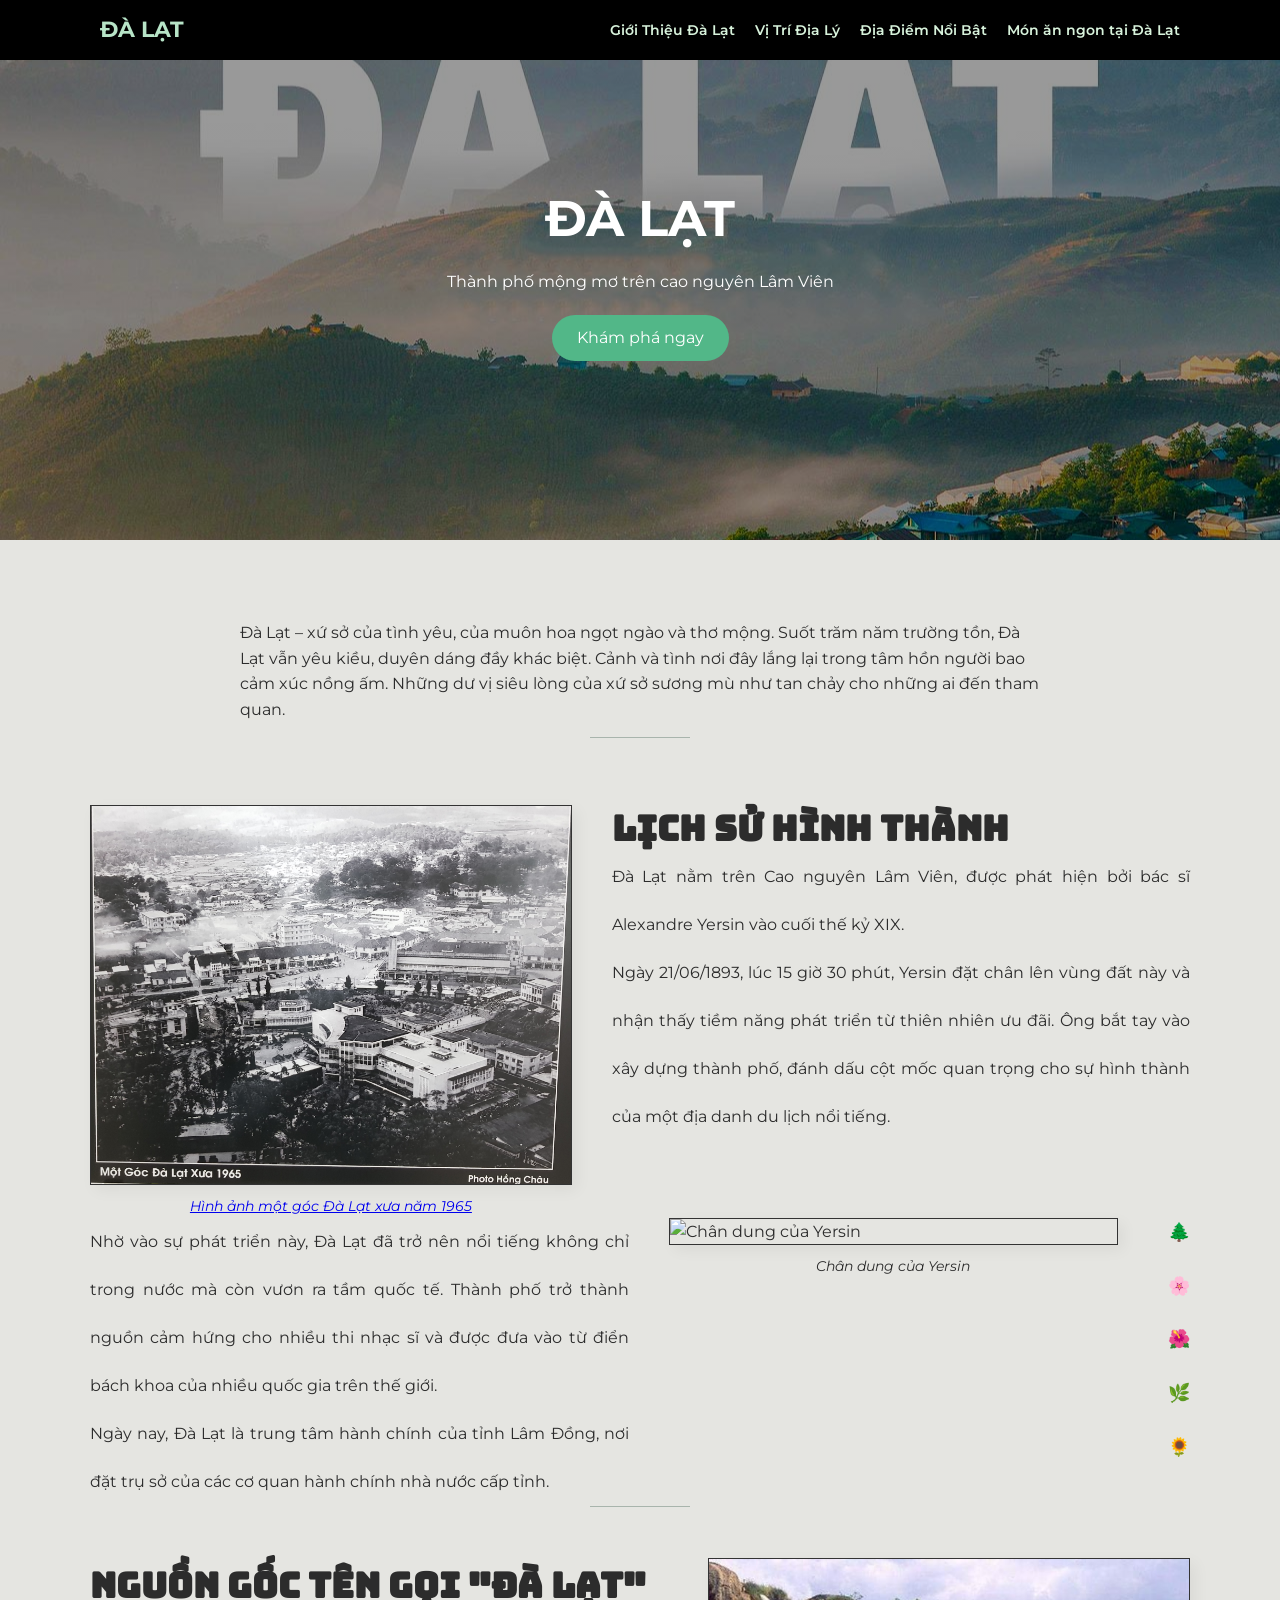
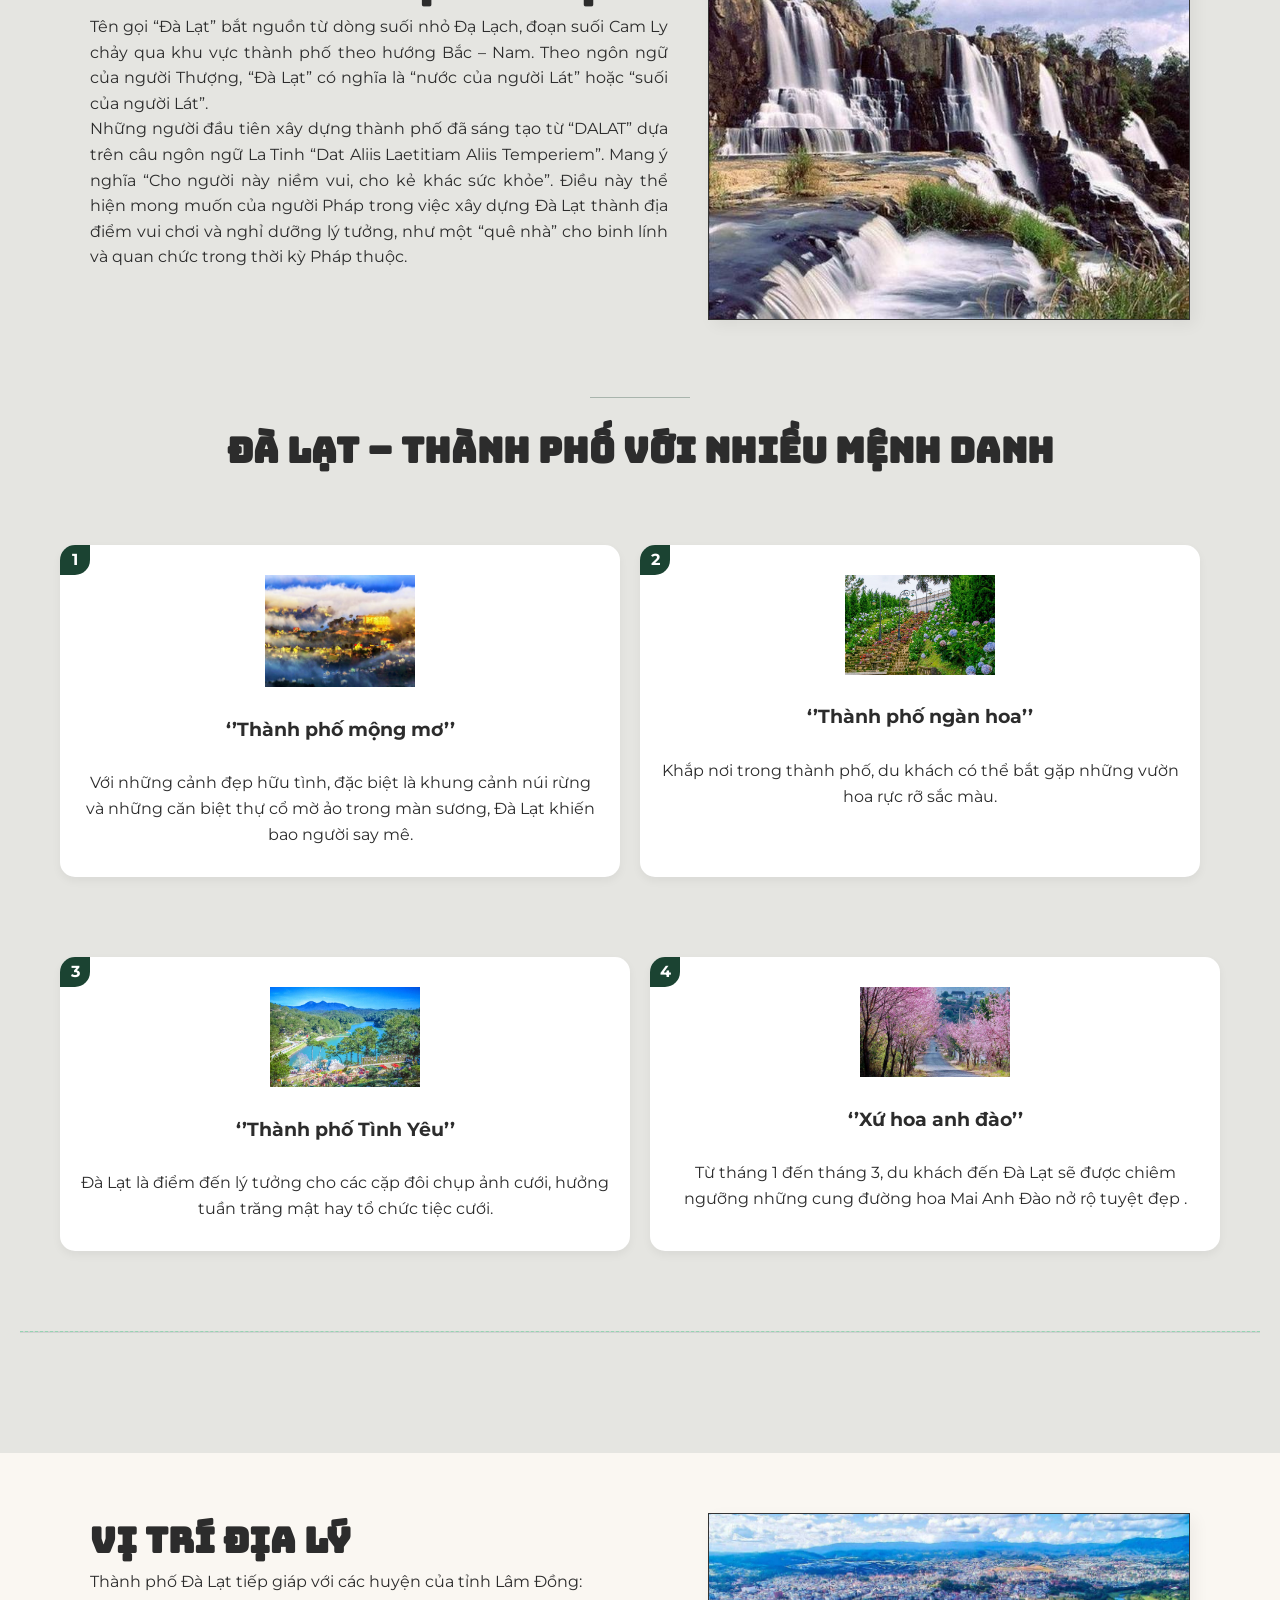
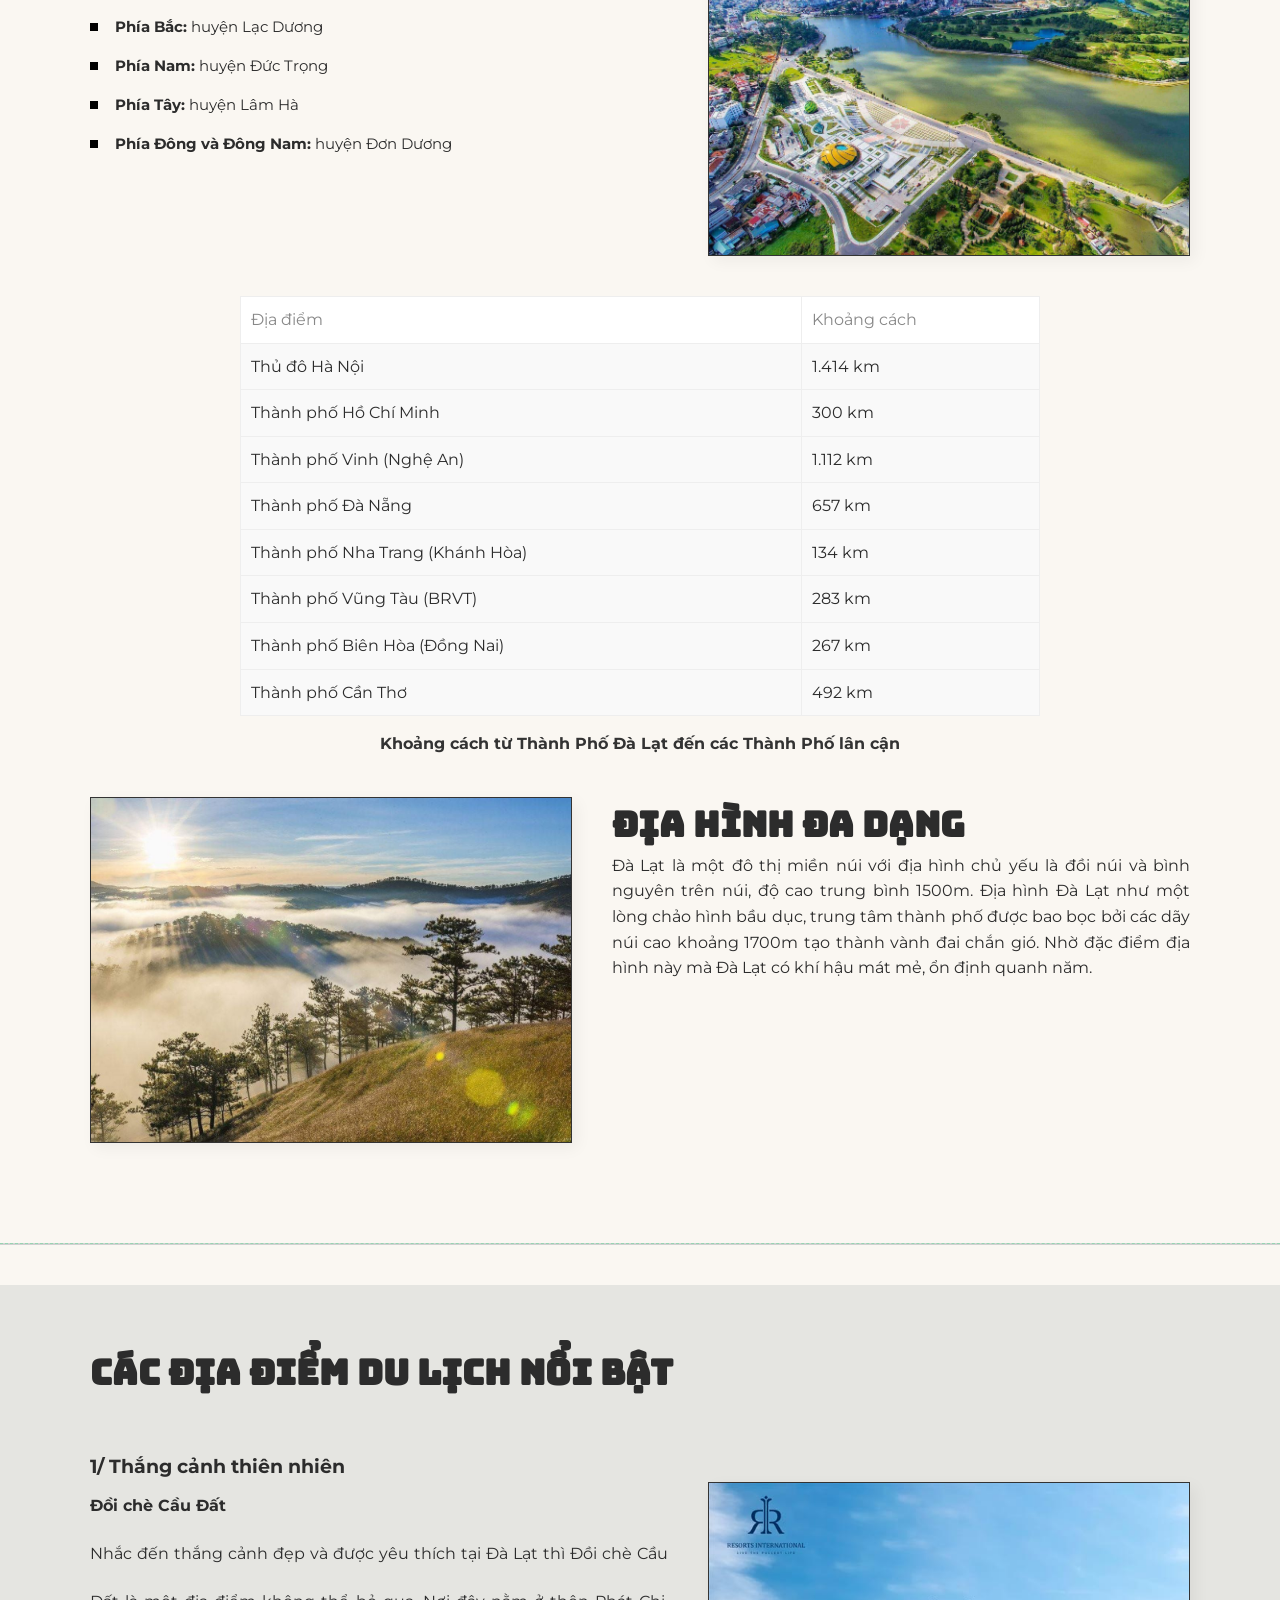
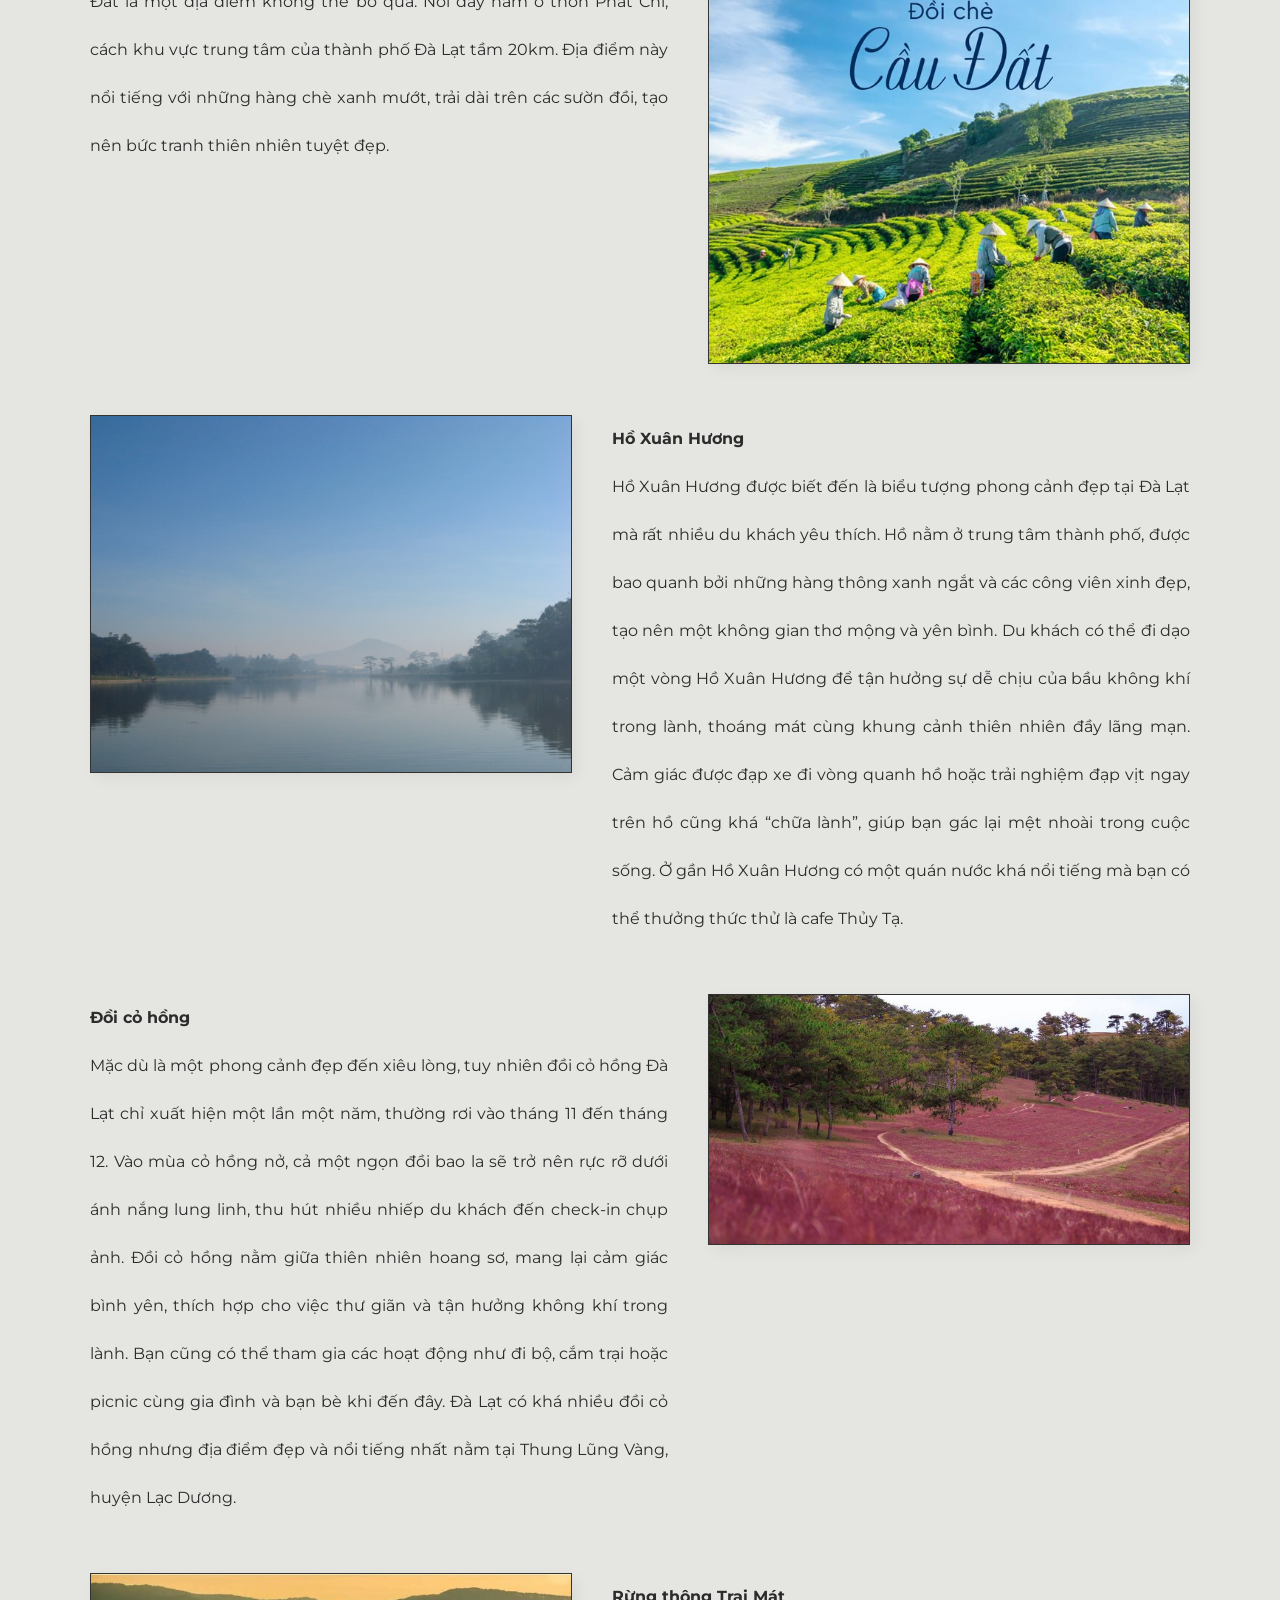
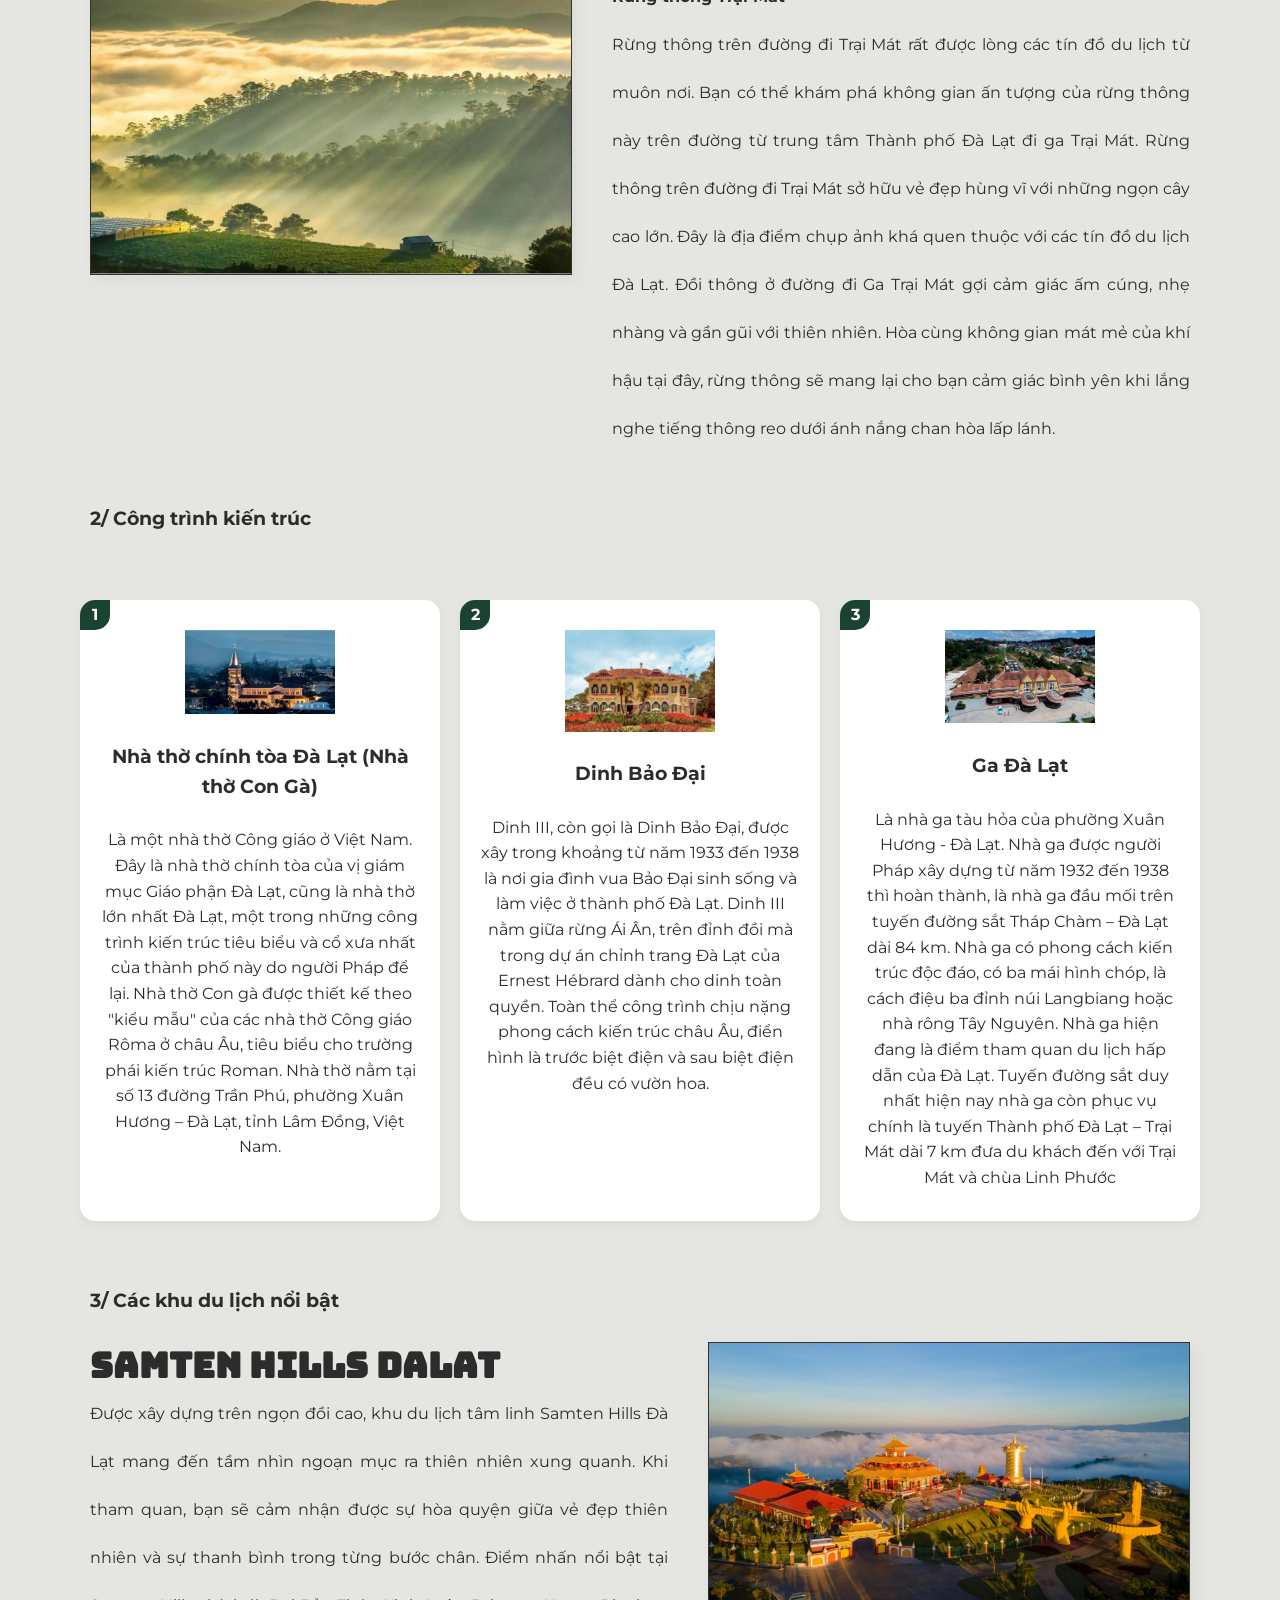
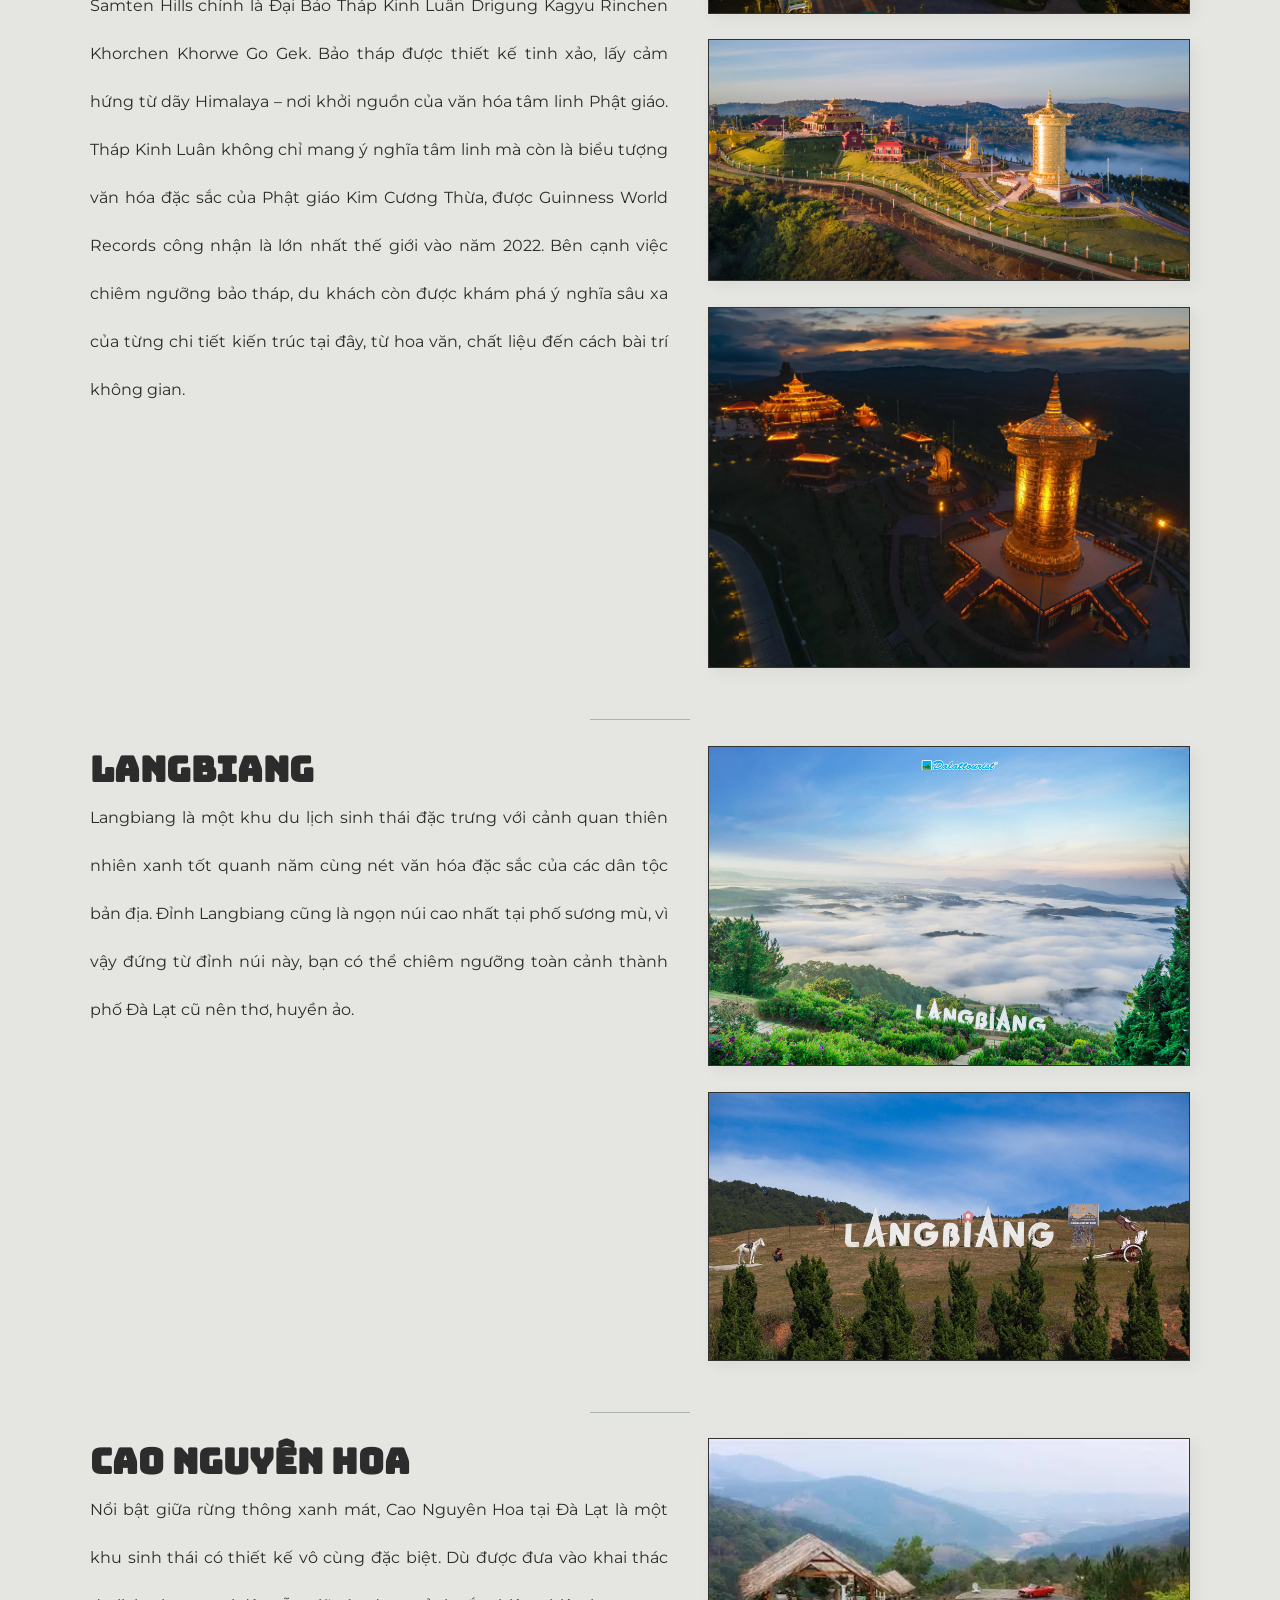
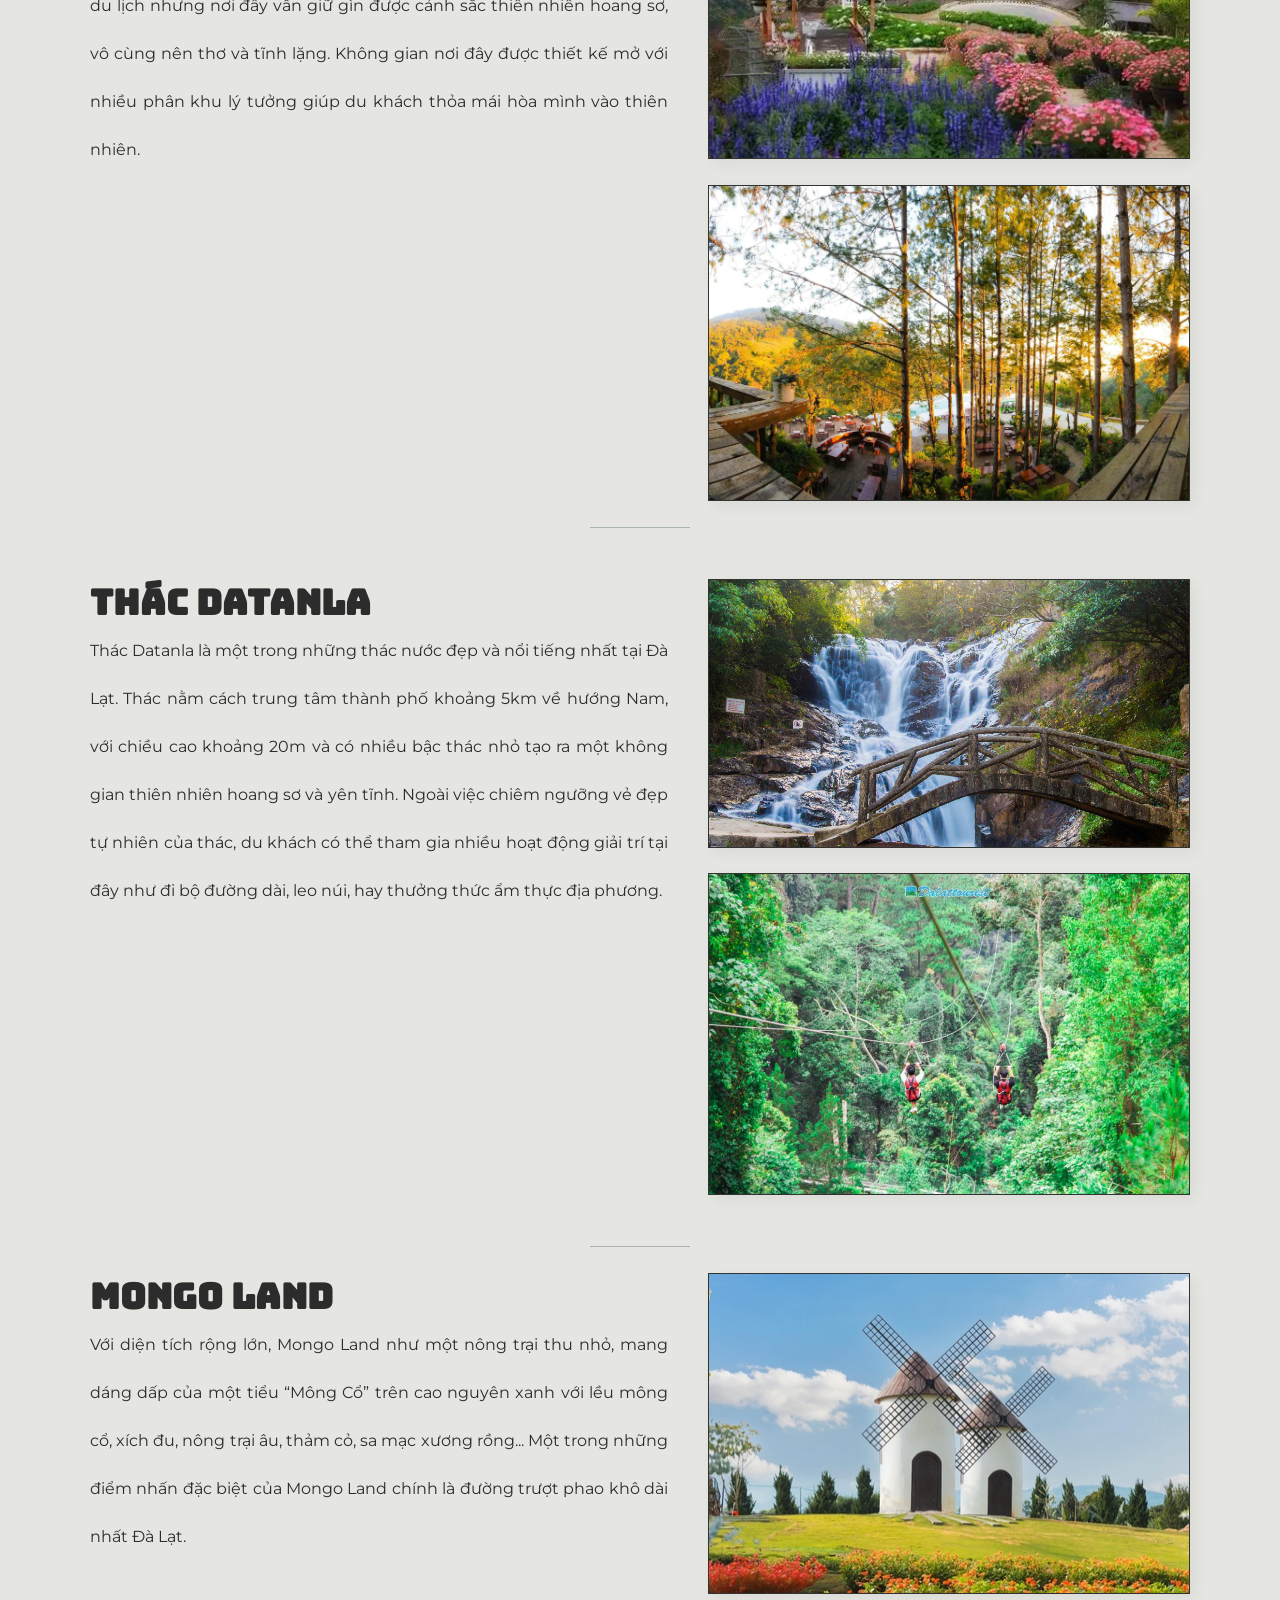
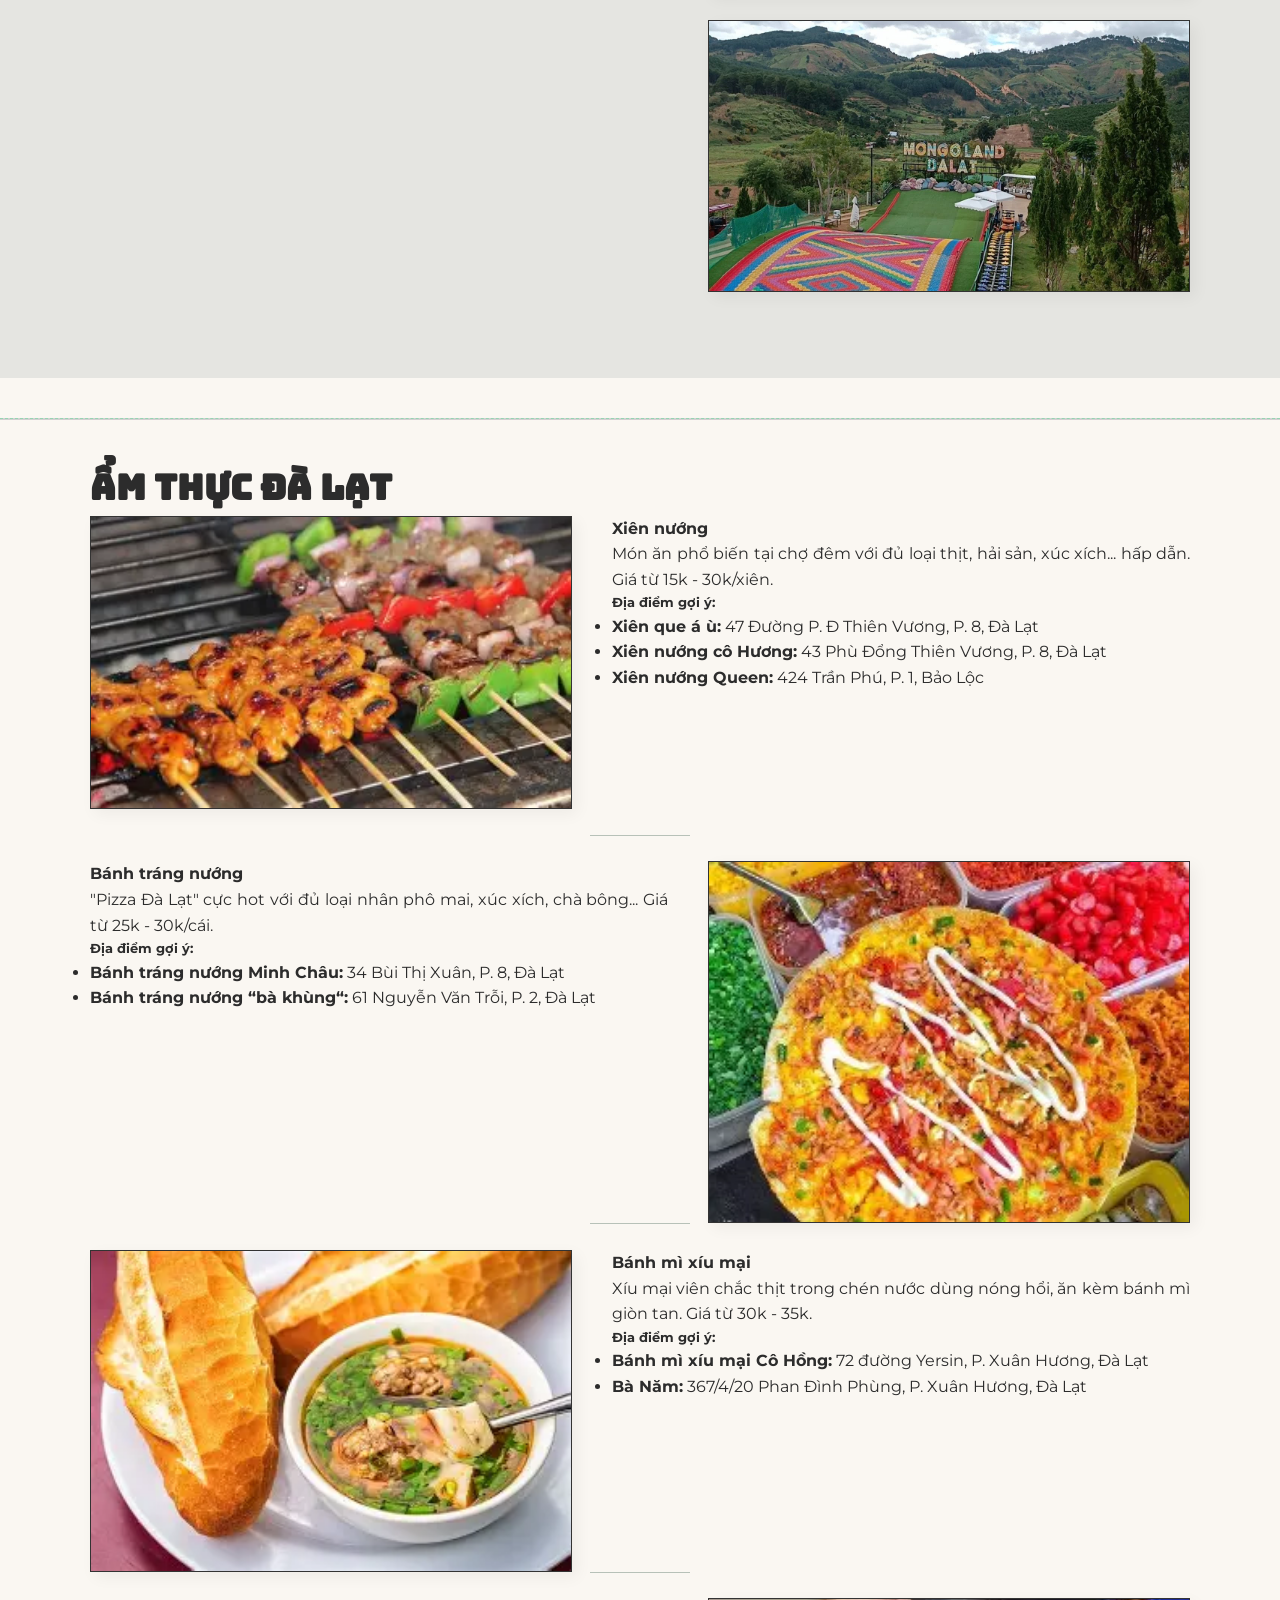
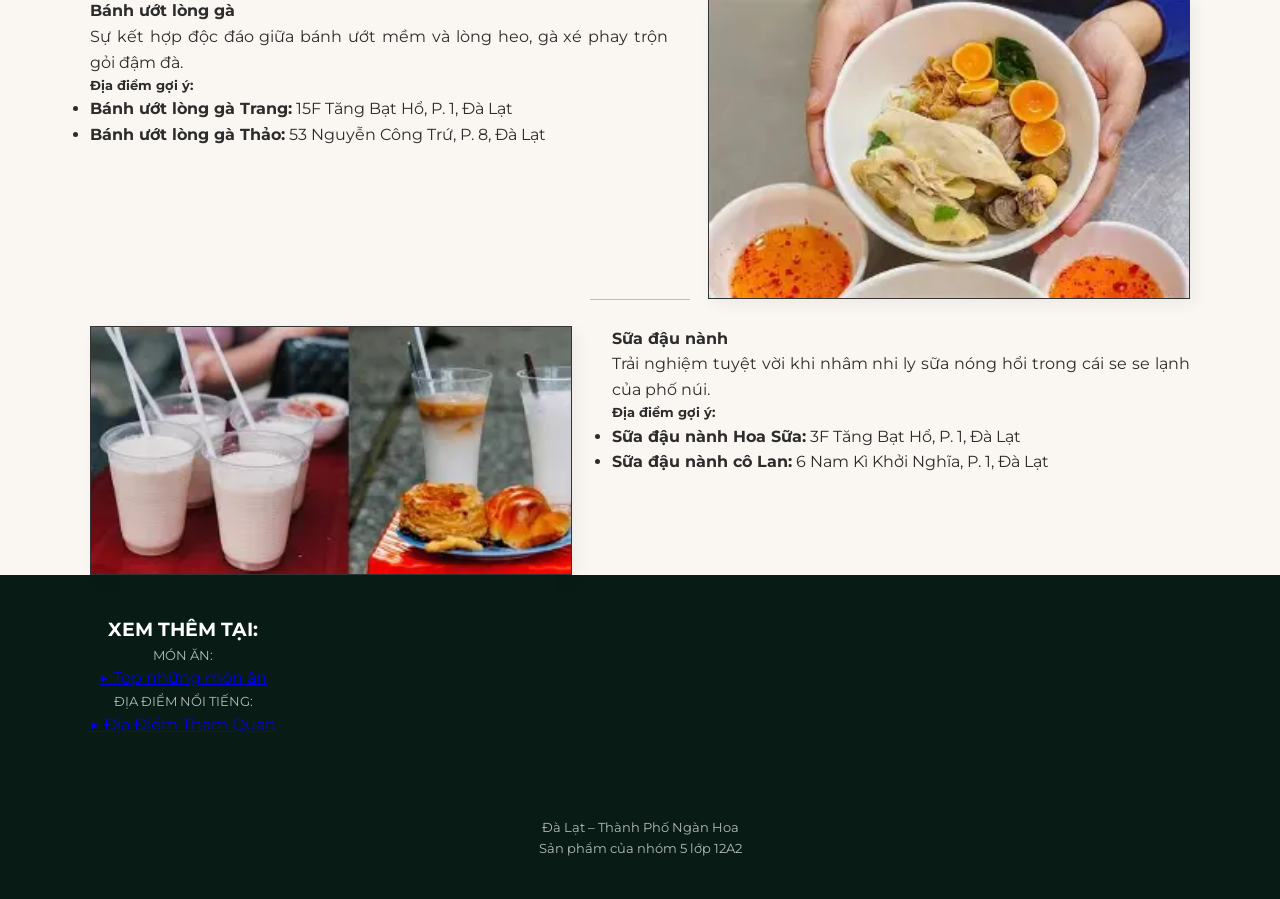
==== index.html @ 9e1f8254 "Rename index2.html to index.html" ====
<!DOCTYPE html>
<html lang="vi">
<head>
  <meta charset="UTF-8">
  <meta name="viewport" content="width=device-width, initial-scale=1.0">
  <link href='https://fonts.googleapis.com/css?family=Montserrat' rel='stylesheet'>
  <link href="https://fonts.googleapis.com/css2?family=Bungee&display=swap" rel="stylesheet">
  <title>Đà Lạt cùng A2</title>
  <link rel="stylesheet" href="style.css">
</head>
<body>

  <nav>
    <div class="logo">ĐÀ LẠT</div>
    <ul>
      <li><a href="#gioi-thieu">Giới Thiệu Đà Lạt</a></li>
      <li><a href="#vi-tri">Vị Trí Địa Lý</a></li>
      <li><a href="#dia-diem">Địa Điểm Nổi Bật</a></li>
      <li><a href="#mon-an">Món ăn ngon tại Đà Lạt</a></li>
    </ul>
  </nav>

  <header class="banner">
    <h1>ĐÀ LẠT</h1>
    <p>Thành phố mộng mơ trên cao nguyên Lâm Viên</p>
    <a href="#gioi-thieu" class="btn-kham-pha">Khám phá ngay</a>
  </header>
  <!--Giới thiệu-->
  <section id="gioi-thieu" class="section-lich-su">
    <div class="container-trich-dan"> 
      <p>Đà Lạt – xứ sở của tình yêu, của muôn hoa ngọt ngào và thơ mộng. Suốt trăm năm
      trường tồn, Đà Lạt vẫn yêu kiều, duyên dáng đầy khác biệt. Cảnh và tình nơi đây lắng lại trong tâm hồn người bao cảm xúc nồng ấm. Những dư vị siêu lòng của xứ sở sương mù như tan chảy cho những ai đến tham quan.</p>
    <div class="line-deco"></div><br><br>
    </div>
    <div class="container">
      <div class="cot-anh">
        <img src="img/dalatxua.jpg" alt="Đà Lạt xưa 1965">
        <p class="chu-thich">
          <a href="https://thanhnien.vn/da-lat-xua-nhin-tren-cao-nhu-the-nao-185815294.htm">Hình ảnh một góc Đà Lạt xưa năm 1965</a>
        </p>
      </div>

      <div class="cot-chu dan-dong">
        <h2>LỊCH SỬ HÌNH THÀNH</h2>
        <p>Đà Lạt nằm trên Cao nguyên Lâm Viên, được phát hiện bởi bác sĩ Alexandre Yersin vào cuối thế kỷ XIX.</p>
        <p>Ngày 21/06/1893, lúc 15 giờ 30 phút, Yersin đặt chân lên vùng đất này và nhận thấy tiềm năng phát triển từ thiên nhiên ưu đãi. Ông bắt tay vào xây dựng thành phố, đánh dấu cột mốc quan trọng cho sự hình thành của một địa danh du lịch nổi tiếng.</p>
      </div>
    </div>
    <div class="container">
      <div class="cot-chu dan-dong">
        <p>Nhờ vào sự phát triển này, Đà Lạt đã trở nên nổi tiếng không chỉ trong nước mà còn vươn ra tầm quốc tế. Thành phố trở thành nguồn cảm hứng cho nhiều thi nhạc sĩ và được đưa vào từ điển bách khoa của nhiều quốc gia trên thế giới.</p>
        <p>Ngày nay, Đà Lạt là trung tâm hành chính của tỉnh Lâm Đồng, nơi đặt trụ sở của các cơ quan hành chính nhà nước cấp tỉnh.</p>
      </div>
      <div class="cot-anh">
        <img src="img/Yersin.webp" alt="Chân dung của Yersin">
        <p class="chu-thich"> Chân dung của Yersin</p>
      </div>
      <div class="icons-trang-tri">
        <span>🌲</span><span>🌸</span><span>🌺</span><span>🌿</span><span>🌻</span>
      </div>
    </div>
    <div class="container-trich-dan"><div class="line-deco"></div></div>
    <br><br>

    <div class="container">
      <div class="cot-chu">
        <h2>NGUỒN GỐC TÊN GỌI "ĐÀ LẠT"</h2>
        <p>Tên gọi “Đà Lạt” bắt nguồn từ dòng suối nhỏ Đạ Lạch, đoạn suối Cam Ly chảy qua khu vực thành phố theo hướng Bắc – Nam. Theo ngôn ngữ của người Thượng, “Đà Lạt” có nghĩa là “nước của người Lát” hoặc “suối của người Lát”.</p>
        <p>Những người đầu tiên xây dựng thành phố đã sáng tạo từ “DALAT” dựa trên câu ngôn ngữ La Tinh “Dat Aliis Laetitiam Aliis Temperiem”. Mang ý nghĩa “Cho người này niềm vui, cho kẻ khác sức khỏe”. Điều này thể hiện mong muốn của người Pháp trong việc xây dựng Đà Lạt thành địa điểm vui chơi và nghỉ dưỡng lý tưởng, như một “quê nhà” cho binh lính và quan chức trong thời kỳ Pháp thuộc.</p>
      </div>
      <div class="cot-anh">
        <img src="img/camly.jpg" alt="Thác Cam Ly">
      </div>
    </div>

    <br><br><br>
    <div class="container-trich-dan"><div class="line-deco"></div></div>
    <br>
      <h2 style="text-align: center">Đà Lạt – thành phố với nhiều mệnh danh</h2><br></div>
      <section class="danh-sach">
        <div class="the">
          <span class="so-thu-tu">1</span>
          <img src="img/thanhphomongmo.jpg" alt="Thành Phố Mộng Mơ">
          <h3>‘’Thành phố mộng mơ’’</h3><br>
          <p>Với những cảnh đẹp hữu tình, đặc biệt là khung cảnh núi rừng và những căn biệt thự cổ mờ ảo trong màn sương, Đà Lạt khiến bao người say mê.</p>  
        </div>
        <div class="the">
          <span class="so-thu-tu">2</span>
          <img src="img/thanhphonganhoa.jpg" alt="Thành Phố Ngàn Hoa">
          <h3>‘’Thành phố ngàn hoa’’</h3><br>
          <p>Khắp nơi trong thành phố, du khách có thể bắt gặp những vườn hoa rực rỡ sắc màu.</p>  
        </div><br>
      </section>
      <section class="danh-sach">
       <div class="the">
          <span class="so-thu-tu">3</span>
          <img src="img/thunglungtinhyeu.jpg" alt="Thành Phố Tình Yêu">
          <h3>‘’Thành phố Tình Yêu’’</h3><br>
          <p>Đà Lạt là điểm đến lý tưởng cho các cặp đôi chụp ảnh cưới, hưởng tuần trăng mật hay tổ chức tiệc cưới.</p>  
        </div>
        <div class="the">
          <span class="so-thu-tu">4</span>
          <img src="img/xusohoadao.jpg" alt="Xứ Sở Hoa Đào">
          <h3>‘’Xứ hoa anh đào’’</h3><br>
          <p>Từ tháng 1 đến tháng 3, du khách đến Đà Lạt sẽ được chiêm ngưỡng những cung đường hoa Mai Anh Đào nở rộ tuyệt đẹp .</p>  
        </div>
      </section>

    <div class="duong-ke"></div>
  </section>

  
  <!--Vị trí-->
  <section id="vi-tri" class="section-dia-ly">
  <div class="container">
    <div class="cot-chu">
      <h2>VỊ TRÍ ĐỊA LÝ</h2>
      <p>Thành phố Đà Lạt tiếp giáp với các huyện của tỉnh Lâm Đồng:</p>
      <ul class="danh-sach-vuong">
        <li><strong>Phía Bắc:</strong> huyện Lạc Dương</li>
        <li><strong>Phía Nam:</strong> huyện Đức Trọng</li>
        <li><strong>Phía Tây:</strong> huyện Lâm Hà</li>
        <li><strong>Phía Đông và Đông Nam:</strong> huyện Đơn Dương</li>
      </ul>
    </div>
    <div class="cot-anh">
      <img src="img/hoxuanhuong.jpg" alt="Vị trí Đà Lạt">
    </div>
  </div>


    <div class="container-bang">
      <table class="bang-khoang-cach">
        <thead>
          <tr>
            <th>Địa điểm</th>
            <th>Khoảng cách</th>
          </tr>
        </thead>
        <tbody>
          <tr><td>Thủ đô Hà Nội</td><td>1.414 km</td></tr>
          <tr><td>Thành phố Hồ Chí Minh</td><td>300 km</td></tr>
          <tr><td>Thành phố Vinh (Nghệ An)</td><td>1.112 km</td></tr>
          <tr><td>Thành phố Đà Nẵng</td><td>657 km</td></tr>
          <tr><td>Thành phố Nha Trang (Khánh Hòa)</td><td>134 km</td></tr>
          <tr><td>Thành phố Vũng Tàu (BRVT)</td><td>283 km</td></tr>
          <tr><td>Thành phố Biên Hòa (Đồng Nai)</td><td>267 km</td></tr>
          <tr><td>Thành phố Cần Thơ</td><td>492 km</td></tr>
        </tbody>
      </table>
      <p class="ghi-chu-bang">Khoảng cách từ Thành Phố Đà Lạt đến các Thành Phố lân cận</p>
    </div>

    <div class="container">
      <div class="cot-anh">
        <img src="img/diahinhdalat.jpg" alt="Địa hình Đà Lạt">
      </div>
      <div class="cot-chu">
        <h2>ĐỊA HÌNH ĐA DẠNG</h2>
        <p>Đà Lạt là một đô thị miền núi với địa hình chủ yếu là đồi núi và bình nguyên trên núi, độ cao trung bình 1500m. Địa hình Đà Lạt như một lòng chảo hình bầu dục, trung tâm thành phố được bao bọc bởi các dãy núi cao khoảng 1700m tạo thành vành đai chắn gió. Nhờ đặc điểm địa hình này mà Đà Lạt có khí hậu mát mẻ, ổn định quanh năm.</p>
      </div>
    </div>
  </section>
  <div class="duong-ke"></div>
  <!--Địa điểm-->
  <section id="dia-diem" class="section-dia-diem">
    <h2 class="container">CÁC ĐỊA ĐIỂM DU LỊCH NỔI BẬT</h2><br><br>
    <h3 class="container">1/ Thắng cảnh thiên nhiên</h3>
      <div class="container">
        <div class="cot-chu dan-dong">
          <h4>Đồi chè Cầu Đất</h4>
          <p>Nhắc đến thắng cảnh đẹp và được yêu thích tại Đà Lạt thì Đồi chè Cầu Đất là một địa điểm không thể bỏ qua. Nơi đây nằm ở thôn Phát Chi, cách khu vực trung tâm của thành phố Đà Lạt tầm 20km. Địa điểm này nổi tiếng với những hàng chè xanh mướt, trải dài trên các sườn đồi, tạo nên bức tranh thiên nhiên tuyệt đẹp.</p>

        </div>
        <div class="cot-anh">
          <img src="img/doichecaudat.jpg" alt="Đồi chè Cầu Đất" width="50%">
        </div>
      </div>
      <br><br>

      <div class="container">
        <div class="cot-anh">
          <img src="img/xuanhuong.jpeg" alt="Hồ Xuân Hương" width="50%">
        </div>
        <div class="cot-chu dan-dong">
          <h4>Hồ Xuân Hương</h4>
          <p>Hồ Xuân Hương được biết đến là biểu tượng phong cảnh đẹp tại Đà Lạt mà rất nhiều du khách yêu thích. Hồ nằm ở trung tâm thành phố, được bao quanh bởi những hàng thông xanh ngắt và các công viên xinh đẹp, tạo nên một không gian thơ mộng và yên bình.
Du khách có thể đi dạo một vòng Hồ Xuân Hương để tận hưởng sự dễ chịu của bầu không khí trong lành, thoáng mát cùng khung cảnh thiên nhiên đầy lãng mạn. Cảm giác được đạp xe đi vòng quanh hồ hoặc trải nghiệm đạp vịt ngay trên hồ cũng khá “chữa lành”, giúp bạn gác lại mệt nhoài trong cuộc sống. Ở gần Hồ Xuân Hương có một quán nước khá nổi tiếng mà bạn có thể thưởng thức thử là cafe Thủy Tạ.
</p>

        </div>
        
      </div>

      <br><br>
      <div class="container">
        <div class="cot-chu dan-dong">
          <h4>Đồi cỏ hồng</h4>
          <p>Mặc dù là một phong cảnh đẹp đến xiêu lòng, tuy nhiên đồi cỏ hồng Đà Lạt chỉ xuất hiện một lần một năm, thường rơi vào tháng 11 đến tháng 12. Vào mùa cỏ hồng nở, cả một ngọn đồi bao la sẽ trở nên rực rỡ dưới ánh nắng lung linh, thu hút nhiều nhiếp du khách đến check-in chụp ảnh.
Đồi cỏ hồng nằm giữa thiên nhiên hoang sơ, mang lại cảm giác bình yên, thích hợp cho việc thư giãn và tận hưởng không khí trong lành. Bạn cũng có thể tham gia các hoạt động như đi bộ, cắm trại hoặc picnic cùng gia đình và bạn bè khi đến đây. Đà Lạt có khá nhiều đồi cỏ hồng nhưng địa điểm đẹp và nổi tiếng nhất nằm tại Thung Lũng Vàng, huyện Lạc Dương.
</p>

        </div>
        <div class="cot-anh">
          <img src="img/doicohong.jpg" alt="Đồi cỏ hồng">
        </div>
      </div>

      <br><br>
      <div class="container">
        <div class="cot-anh">
          <img src="img/rungthong.jpg" alt="Rừng thông" width="50%">
        </div>
        <div class="cot-chu dan-dong">
          <h4>Rừng thông Trại Mát</h4>
          <p>Rừng thông trên đường đi Trại Mát rất được lòng các tín đồ du lịch từ muôn nơi. Bạn có thể khám phá không gian ấn tượng của rừng thông này trên đường từ trung tâm Thành phố Đà Lạt đi ga Trại Mát. 
Rừng thông trên đường đi Trại Mát sở hữu vẻ đẹp hùng vĩ với những ngọn cây cao lớn. Đây là địa điểm chụp ảnh khá quen thuộc với các tín đồ du lịch Đà Lạt. Đồi thông ở đường đi Ga Trại Mát gợi cảm giác ấm cúng, nhẹ nhàng và gần gũi với thiên nhiên. Hòa cùng không gian mát mẻ của khí hậu tại đây, rừng thông sẽ mang lại cho bạn cảm giác bình yên khi lắng nghe tiếng thông reo dưới ánh nắng chan hòa lấp lánh. 
        </p>

        </div>
      </div><br><br>
      <h3 class="container">2/ Công trình kiến trúc</h3><br>
      <section class="danh-sach">
      <div class="the">
        <span class="so-thu-tu">1</span>
        <img src="img/nhathoconga.jpg" alt="Nhà thờ chính tòa">
        <h3>Nhà thờ chính tòa Đà Lạt (Nhà thờ Con Gà)</h3><br>
        <p>Là một nhà thờ Công giáo ở Việt Nam. Đây là nhà thờ chính tòa của vị giám mục Giáo phận Đà Lạt, cũng là nhà thờ lớn nhất Đà Lạt, một trong những công trình kiến trúc tiêu biểu và cổ xưa nhất của thành phố này do người Pháp để lại. Nhà thờ Con gà được thiết kế theo "kiểu mẫu" của các nhà thờ Công giáo Rôma ở châu Âu, tiêu biểu cho trường phái kiến trúc Roman. Nhà thờ nằm tại số 13 đường Trần Phú, phường Xuân Hương – Đà Lạt, tỉnh Lâm Đồng, Việt Nam.</p>  
      </div>
      <div class="the">
        <span class="so-thu-tu">2</span>
        <img src="img/dinhbaodai.jpg" alt="Dinh Bảo Đại">
        <h3>Dinh Bảo Đại</h3><br>
        <p>Dinh III, còn gọi là Dinh Bảo Đại, được xây trong khoảng từ năm 1933 đến 1938 là nơi gia đình vua Bảo Đại sinh sống và làm việc ở thành phố Đà Lạt. Dinh III nằm giữa rừng Ái Ân, trên đỉnh đồi mà trong dự án chỉnh trang Đà Lạt của Ernest Hébrard dành cho dinh toàn quyền. Toàn thể công trình chịu nặng phong cách kiến trúc châu Âu, điển hình là trước biệt điện và sau biệt điện đều có vườn hoa.</p>  
      </div>
      <div class="the">
        <span class="so-thu-tu">3</span>
        <img src="img/gadalat.jpg" alt="Ga Đà Lạt">
        <h3>Ga Đà Lạt</h3><br>
        <p>Là nhà ga tàu hỏa của phường Xuân Hương - Đà Lạt. Nhà ga được người Pháp xây dựng từ năm 1932 đến 1938 thì hoàn thành, là nhà ga đầu mối trên tuyến đường sắt Tháp Chàm – Đà Lạt dài 84 km. Nhà ga có phong cách kiến trúc độc đáo, có ba mái hình chóp, là cách điệu ba đỉnh núi Langbiang hoặc nhà rông Tây Nguyên. Nhà ga hiện đang là điểm tham quan du lịch hấp dẫn của Đà Lạt. Tuyến đường sắt duy nhất hiện nay nhà ga còn phục vụ chính là tuyến Thành phố Đà Lạt – Trại Mát dài 7 km đưa du khách đến với Trại Mát và chùa Linh Phước</p>  
      </div>
    </section>
    <br>
    <h3 class="container">3/ Các khu du lịch nổi bật</h3><br>
    <div class="container">
      <div class="cot-chu dan-dong">
        <h2>Samten Hills Dalat</h2>
        <p>Được xây dựng trên ngọn đồi cao, khu du lịch tâm linh Samten Hills Đà Lạt mang đến tầm nhìn ngoạn mục ra thiên nhiên xung quanh. Khi tham quan, bạn sẽ cảm nhận được sự hòa quyện giữa vẻ đẹp thiên nhiên và sự thanh bình trong từng bước chân. Điểm nhấn nổi bật tại Samten Hills chính là Đại Bảo Tháp Kinh Luân Drigung Kagyu Rinchen Khorchen Khorwe Go Gek. Bảo tháp được thiết kế tinh xảo, lấy cảm hứng từ dãy Himalaya – nơi khởi nguồn của văn hóa tâm linh Phật giáo. Tháp Kinh Luân không chỉ mang ý nghĩa tâm linh mà còn là biểu tượng văn hóa đặc sắc của Phật giáo Kim Cương Thừa, được Guinness World Records công nhận là lớn nhất thế giới vào năm 2022. Bên cạnh việc chiêm ngưỡng bảo tháp, du khách còn được khám phá ý nghĩa sâu xa của từng chi tiết kiến trúc tại đây, từ hoa văn, chất liệu đến cách bài trí không gian.
        </p>
      </div>
      <div class="cot-anh">
            <img src="img/samhills1.webp"><br>
            <img src="img/samhills2.jpg"><br>
            <img src="img/samhills2.webp"><br>
      </div>
    </div>
    <br>
    <div class="container-trich-dan"><div class="line-deco"></div></div><br>
      <div class="container">
      <div class="cot-chu dan-dong">
        <h2>Langbiang</h2>
        <p>Langbiang là một khu du lịch sinh thái đặc trưng với cảnh quan thiên nhiên xanh tốt quanh năm cùng nét văn hóa đặc sắc của các dân tộc bản địa. Đỉnh Langbiang cũng là ngọn núi cao nhất tại phố sương mù, vì vậy đứng từ đỉnh núi này, bạn có thể chiêm ngưỡng toàn cảnh thành phố Đà Lạt cũ nên thơ, huyền ảo.

        </p>
      </div>
      <div class="cot-anh">
            <img src="img/langbiang1.jpg"><br>
            <img src="img/langbiang2.jfif"><br>
      </div>
    </div><br>
    <div class="container-trich-dan"><div class="line-deco"></div></div><br>
    <div class="container">
    <div class="cot-chu dan-dong">
        <h2>Cao Nguyên Hoa</h2>
        <p>Nổi bật giữa rừng thông xanh mát, Cao Nguyên Hoa tại Đà Lạt là một khu sinh thái có thiết kế vô cùng đặc biệt. Dù được đưa vào khai thác du lịch nhưng nơi đây vẫn giữ gìn được cảnh sắc thiên nhiên hoang sơ, vô cùng nên thơ và tĩnh lặng. Không gian nơi đây được thiết kế mở với nhiều phân khu lý tưởng giúp du khách thỏa mái hòa mình vào thiên nhiên.
        </p>
      </div>
      <div class="cot-anh">
            <img src="img/cnh1.webp"><br>
            <img src="img/cnh2.jpg"><br>
      </div>
    </div>
     <div class="container-trich-dan"><div class="line-deco"></div></div><br>
    <br>
    <div class="container">
      <div class="cot-chu dan-dong">
        <h2>Thác Datanla</h2>
        <p>Thác Datanla là một trong những thác nước đẹp và nổi tiếng nhất tại Đà Lạt. Thác nằm cách trung tâm thành phố khoảng 5km về hướng Nam, với chiều cao khoảng 20m và có nhiều bậc thác nhỏ tạo ra một không gian thiên nhiên hoang sơ và yên tĩnh. Ngoài việc chiêm ngưỡng vẻ đẹp tự nhiên của thác, du khách có thể tham gia nhiều hoạt động giải trí tại đây như đi bộ đường dài, leo núi, hay thưởng thức ẩm thực địa phương.

        </p>
      </div>
      <div class="cot-anh">
            <img src="img/datanla.jpg"><br>
            <img src="img/datanla1.jpg"><br>
      </div>
    </div><br>
    <div class="container-trich-dan"><div class="line-deco"></div></div><br>
    <div class="container">
      <div class="cot-chu dan-dong">
        <h2>Mongo Land</h2>
        <p>Với diện tích rộng lớn, Mongo Land như một nông trại thu nhỏ, mang dáng dấp của một tiểu “Mông Cổ” trên cao nguyên xanh với lều mông cổ, xích đu, nông trại âu, thảm cỏ, sa mạc xương rồng... Một trong những điểm nhấn đặc biệt của Mongo Land chính là đường trượt phao khô dài nhất Đà Lạt. 


        </p>
      </div>
      <div class="cot-anh">
            <img src="img/mongoland1.jpg"><br>
            <img src="img/mongoland2.jpg"><br>
      </div>
    </div>
  </section>


  <div class="duong-ke"></div>
  <section id="mon-an" class="section-mon-an">
  <div class="container"><h2 >ẨM THỰC ĐÀ LẠT</h2><br></div>
    
   
      <div class="container">
        <div class="cot-anh"><img src="img/xiennuong.webp" alt="Xiên nướng"></div>
        <div class="cot-chu">
          <h4>Xiên nướng</h4>
          <p>Món ăn phổ biến tại chợ đêm với đủ loại thịt, hải sản, xúc xích... hấp dẫn. Giá từ 15k - 30k/xiên.</p>
          <div>
            <h5>Địa điểm gợi ý:</h5>
            <ul>
              <li><strong>Xiên que á ù:</strong> 47 Đường P. Đ Thiên Vương, P. 8, Đà Lạt</li>
              <li><strong>Xiên nướng cô Hương:</strong> 43 Phù Đổng Thiên Vương, P. 8, Đà Lạt</li>
              <li><strong>Xiên nướng Queen:</strong> 424 Trần Phú, P. 1, Bảo Lộc</li>
            </ul>
          </div>
        </div>
      </div><br>
        <div class="container-trich-dan"><div class="line-deco"></div></div><br>
      <div class="container">
          <div class="cot-chu">
          <h4>Bánh tráng nướng</h4>
          <p>"Pizza Đà Lạt" cực hot với đủ loại nhân phô mai, xúc xích, chà bông... Giá từ 25k - 30k/cái.</p>
          <div>
            <h5>Địa điểm gợi ý:</h5>
            <ul>
              <li><strong>Bánh tráng nướng Minh Châu:</strong> 34 Bùi Thị Xuân, P. 8, Đà Lạt</li>
              <li><strong>Bánh tráng nướng “bà khùng“:</strong> 61 Nguyễn Văn Trỗi, P. 2, Đà Lạt</li>
            </ul>
          </div>
        </div>
        <div class="cot-anh"><img src="img/banhtrangnuong.webp" alt="Bánh tráng nướng"></div>
      </div>
      <div class="container-trich-dan"><div class="line-deco"></div></div><br>
      <div class="container">
        <div class="cot-anh"><img src="img/xiumai.webp" alt="Bánh mì xíu mại"></div>
        <div class="cot-chu">
          <h4>Bánh mì xíu mại</h4>
          <p>Xíu mại viên chắc thịt trong chén nước dùng nóng hổi, ăn kèm bánh mì giòn tan. Giá từ 30k - 35k.</p>
          <div>
            <h5>Địa điểm gợi ý:</h5>
            <ul>
              <li><strong>Bánh mì xíu mại Cô Hồng:</strong> 72 đường Yersin, P. Xuân Hương, Đà Lạt</li>
              <li><strong>Bà Năm:</strong> 367/4/20 Phan Đình Phùng, P. Xuân Hương, Đà Lạt</li>
            </ul>
          </div>
        </div>
      </div>
        <div class="container-trich-dan"><div class="line-deco"></div></div><br>
      <div class="container">
        <div class="cot-chu">
          <h4>Bánh ướt lòng gà</h4>
          <p>Sự kết hợp độc đáo giữa bánh ướt mềm và lòng heo, gà xé phay trộn gỏi đậm đà.</p>
          <div>
            <h5>Địa điểm gợi ý:</h5>
            <ul>
              <li><strong>Bánh ướt lòng gà Trang:</strong> 15F Tăng Bạt Hổ, P. 1, Đà Lạt</li>
              <li><strong>Bánh ướt lòng gà Thảo:</strong> 53 Nguyễn Công Trứ, P. 8, Đà Lạt</li>
            </ul>
          </div>
        </div>
        <div class="cot-anh"><img src="img/banhuot.webp" alt="Bánh ướt lòng gà"></div>
      </div>
        <div class="container-trich-dan"><div class="line-deco"></div></div><br>
      <div class="container">
        <div class="cot-anh"><img src="img/suadaunanh.webp" alt="Sữa đậu nành"></div>
        <div class="cot-chu">
          <h4>Sữa đậu nành</h4>
          <p>Trải nghiệm tuyệt vời khi nhâm nhi ly sữa nóng hổi trong cái se se lạnh của phố núi.</p>
          <div>
            <h5>Địa điểm gợi ý:</h5>
            <ul>
              <li><strong>Sữa đậu nành Hoa Sữa:</strong> 3F Tăng Bạt Hổ, P. 1, Đà Lạt</li>
              <li><strong>Sữa đậu nành cô Lan:</strong> 6 Nam Kì Khởi Nghĩa, P. 1, Đà Lạt</li>
            </ul>
          </div>
        </div>
      </div>
    </div>

</section>

<footer class="phan-xem-them">
  <div class="container">
    <div class="khung-xem-them">
      <h3>XEM THÊM TẠI:</h3>
      
      <div class="hang-links"> <div class="nhom-link">
          <p class="tieu-de-nhu-cau">MÓN ĂN:</p>
          <a href="https://www.youtube.com/watch?v=Zaw8NHePcA0" target="_blank" class="link-youtube">
            <i class="play-icon">▶</i> Top những món ăn
          </a>
        </div>

        <div class="nhom-link">
          <p class="tieu-de-nhu-cau">ĐỊA ĐIỂM NỔI TIẾNG:</p>
          <a href="https://www.youtube.com/watch?v=p9MtPPczPNk" target="_blank" class="link-youtube">
            <i class="play-icon">▶</i> Địa Điểm Tham Quan
          </a>
        </div>

      </div>
    </div>
  </div>
</footer>

  <footer>
    <p>Đà Lạt – Thành Phố Ngàn Hoa</p>
    <p>Sản phẩm của nhóm 5 lớp 12A2</p>
  </footer>

</body>
</html>
---- style.css ----
* {
  margin: 0;
  padding: 0;
  box-sizing: border-box;
}

body {
  font-family: Montserrat, 'Segoe UI', Arial, sans-serif;
  line-height: 1.6;
  background-color: #faf7f2; 
  color: #2c2c2c;
}


nav {
  padding: 0 100px;
  position: fixed;
  top: 0;
  width: 100%;
  background-color: black; 
  height: 60px;
  display: flex;
  align-items: center;
  justify-content: space-between;
  z-index: 1000;
}

nav .logo {
  color: #b7e4c7;
  font-size: 22px;
  font-weight: bold;
}

nav ul {
  display: flex;
  list-style: none;
  gap: 20px;
}

nav ul li a {
  text-decoration: none;
  color: #d8f3dc;
  font-size: 14px;
  font-weight: 600;
}
h2 {
  font-family: 'Bungee';
  font-weight: bold;
  font-size: 35px;
}
.dan-dong {
  line-height: 300%;
  margin: 0 auto;
  align-items: center;


}
.line-deco {
  width: 100px;
  height: 1px;
  background-color: #1b4332;
  opacity: 0.3;
}
.container-trich-dan {
  max-width: 800px;
  margin: 0 auto;
  display: flex;
  flex-direction: column;
  align-items: center;
  gap: 15px;
}
.duong-ke {
  height: 2px;
  background-color: #d1d1d1;
  border-top: 1px dashed #95d5b2;
  margin: 40px 0;
}
.container-can-doi {
  max-width: 1140px; 
  margin: 0 auto;   
  display: flex;
  align-items: center;
  gap: 60px;         
  padding: 0 20px;
}
/* Banner */
.banner {
  height: 60vh;
  background: linear-gradient(rgba(0,0,0,0.4), rgba(0,0,0,0.4)), 
              url('img/banner.jpg') center/cover;
  display: flex;
  flex-direction: column;
  align-items: center;
  justify-content: center;
  color: white;
  text-align: center;
}

.banner h1 { 
  font-weight: bold;
  font-size: 50px; 
  margin-bottom: 10px; 
}

.btn-kham-pha {
  margin-top: 20px;
  padding: 10px 25px;
  background-color: #52b788;
  color: white;
  text-decoration: none;
  border-radius: 25px;
}

.section-lich-su {
  background-color: #e5e5e1;
  padding: 80px 20px;
}

.container {
  max-width: 1100px;
  margin: 0 auto;
  display: flex;
  gap: 40px;
  position: relative;
}



.chu-thich {
  text-align: center;
  font-style: italic;
  margin-top: 10px;
  font-size: 14px;
}



.cot-anh {
  flex: 1;
}

.cot-anh img {
  width: 100%;
  display: block;
  border: 1px solid #333; 
  box-shadow: 5px 5px 15px rgba(0,0,0,0.05);
}

.cot-chu {
  flex: 1.2;
  text-align: justify; 
}

.icons-trang-tri {
  display: flex;
  flex-direction: column;
  gap: 25px;
  font-size: 18px;
  padding-left: 10px;
}
.section-dia-ly {
  padding: 60px 40px;
}



.danh-sach-vuong {
  list-style: none;
  margin-top: 20px;
}

.danh-sach-vuong li {
  position: relative;
  padding-left: 25px;
  margin-bottom: 15px;
  font-size: 15px;
}

.danh-sach-vuong li::before {
  content: "";
  position: absolute;
  left: 0;
  top: 8px;
  width: 8px;
  height: 8px;
  background-color: #000;
}
.container-bang {
  margin: 40px auto;
  max-width: 800px;
  text-align: center;
}

.bang-khoang-cach {
  width: 100%;
  border-collapse: collapse;
  background-color: #f9f9f9;
}

.bang-khoang-cach th, .bang-khoang-cach td {
  border: 1px solid #eee;
  padding: 10px;
  text-align: left;
}

.bang-khoang-cach th {
  background-color: #fff;
  color: #888;
  font-weight: normal;
}

.ghi-chu-bang {
  margin-top: 15px;
  font-weight: bold;
  color: #333;
}


.section-dia-diem {
  background-color: #e5e5e1;
  padding: 60px 40px;
}
.danh-sach {
  display: flex;
  gap: 20px;           
  justify-content: center;
  padding: 40px;
}

.the {
  flex: 1;           
  background: #fff;
  border-radius: 15px; 
  padding: 30px 20px;
  position: relative;   
  text-align: center;
  box-shadow: 0 4px 10px rgba(0,0,0,0.05);
}

.so-thu-tu {
  position: absolute;
  top: 0;
  left: 0;
  background: #1b4332; 
  color: white;
  width: 30px;
  height: 30px;
  display: flex;
  align-items: center;
  justify-content: center;
  border-radius: 15px 0 15px 0; 
  font-weight: bold;
}

.the img {
  width: 100%;          
  max-width: 150px;
  height: auto;
  margin-bottom: 20px;
}

footer {
  background-color: #081c15;
  color: white;
  text-align: center;
  padding: 40px 20px;
}

footer p { font-size: 13px; opacity: 0.7; }

@media (max-width: 768px) {
  .container-lich-su { flex-direction: column; }
  .icons-trang-tri { flex-direction: row; justify-content: center; }
}
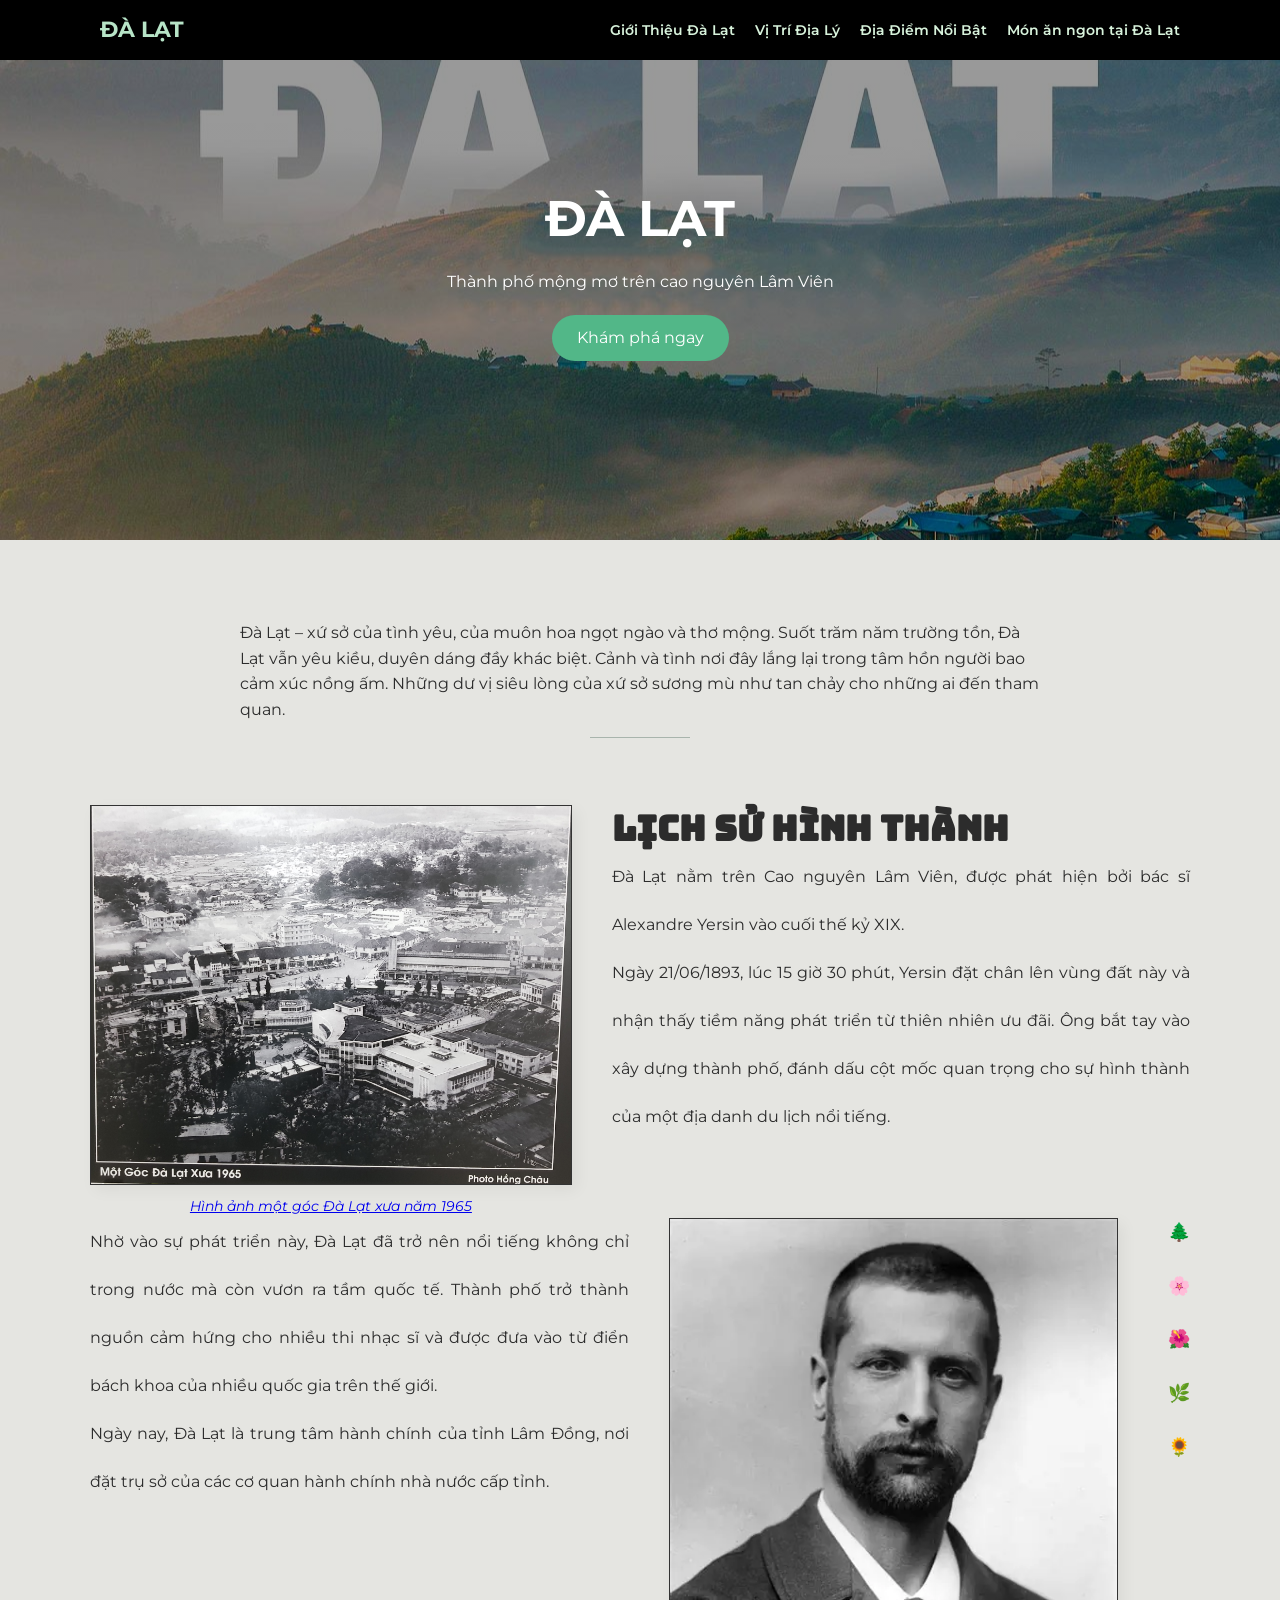
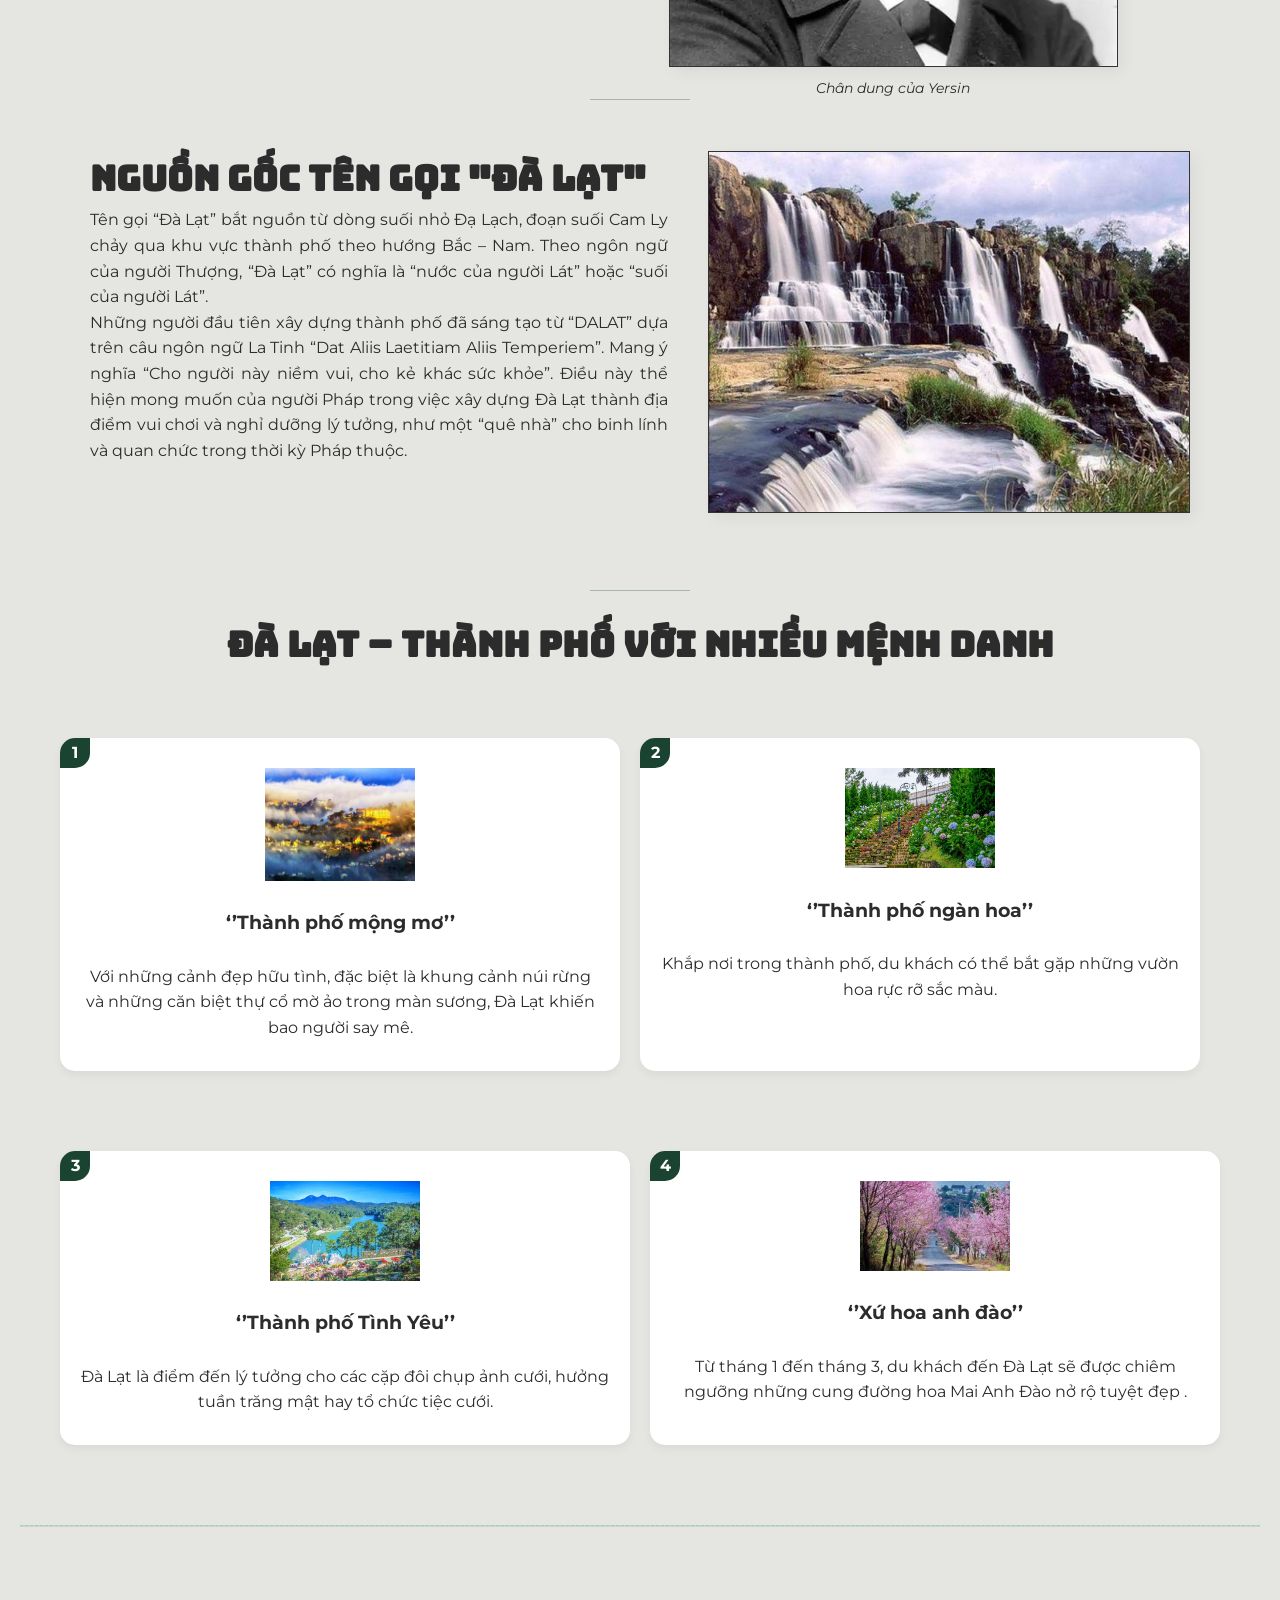
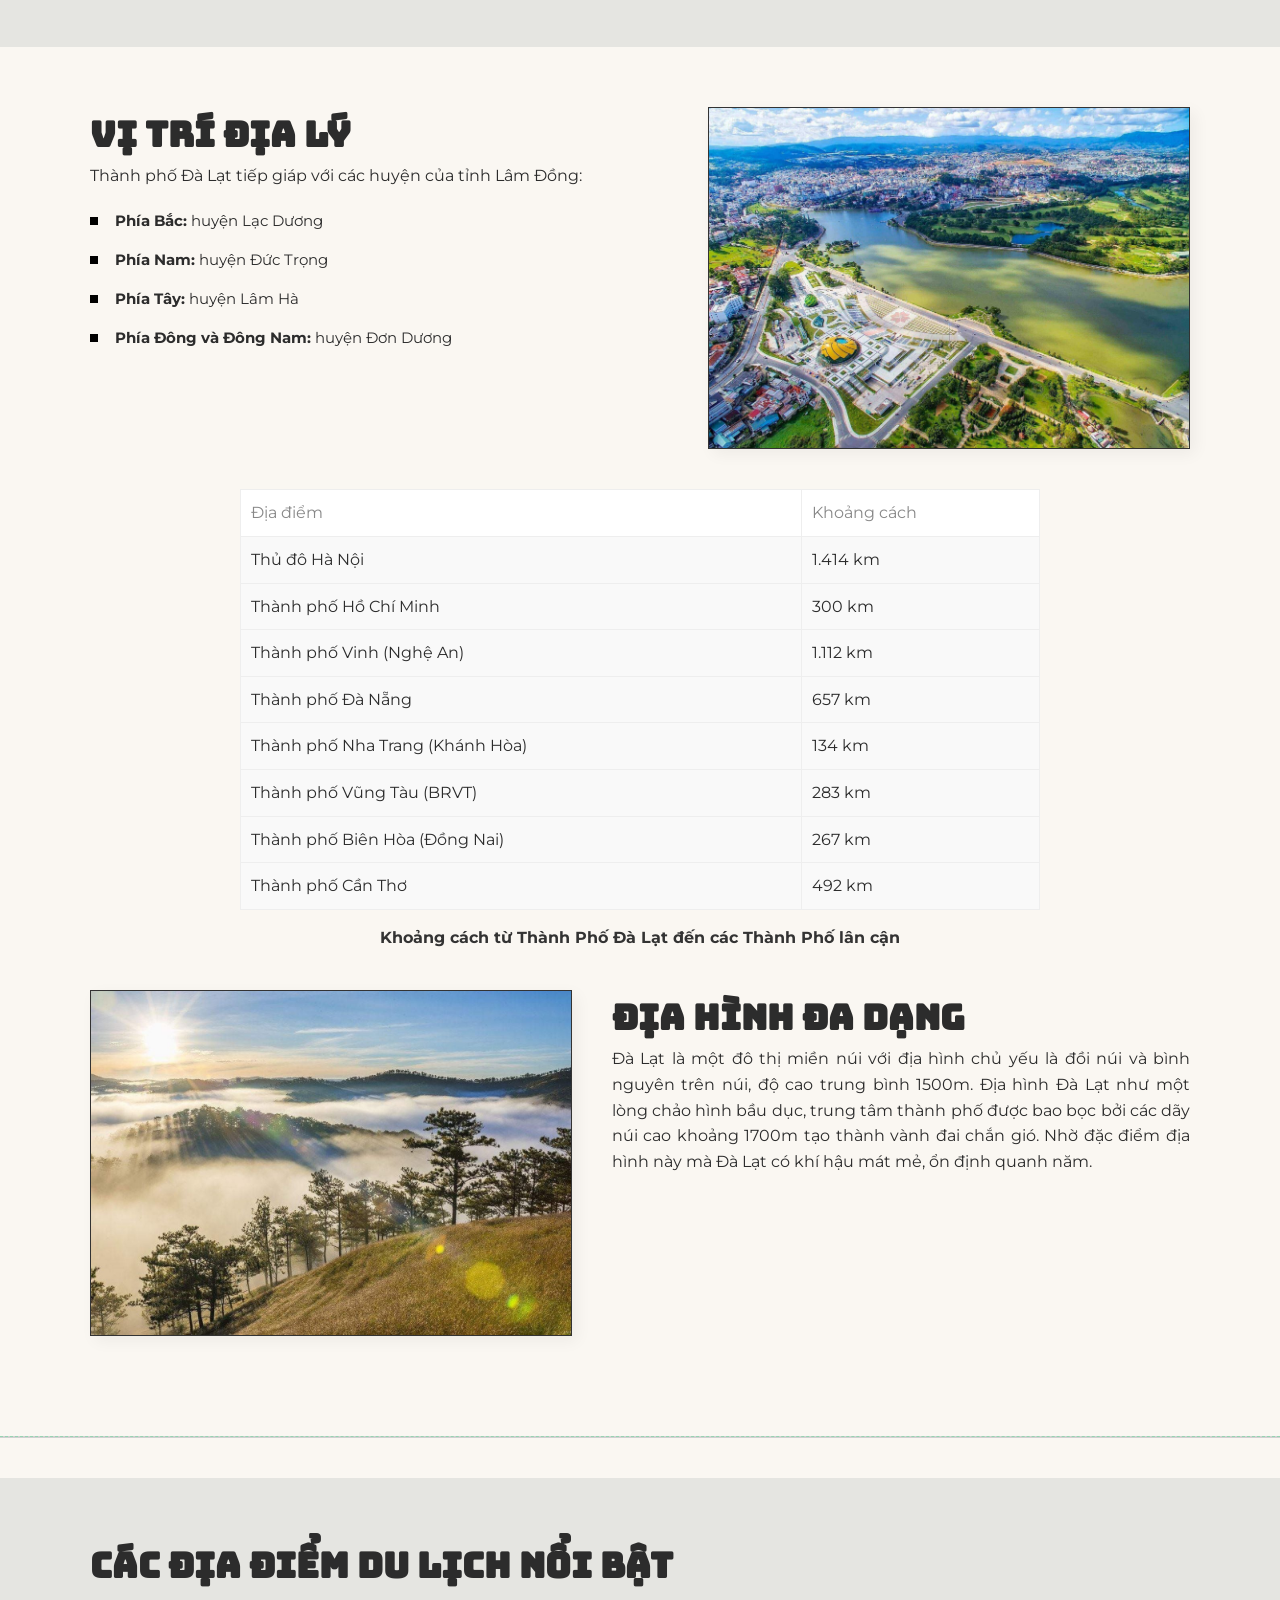
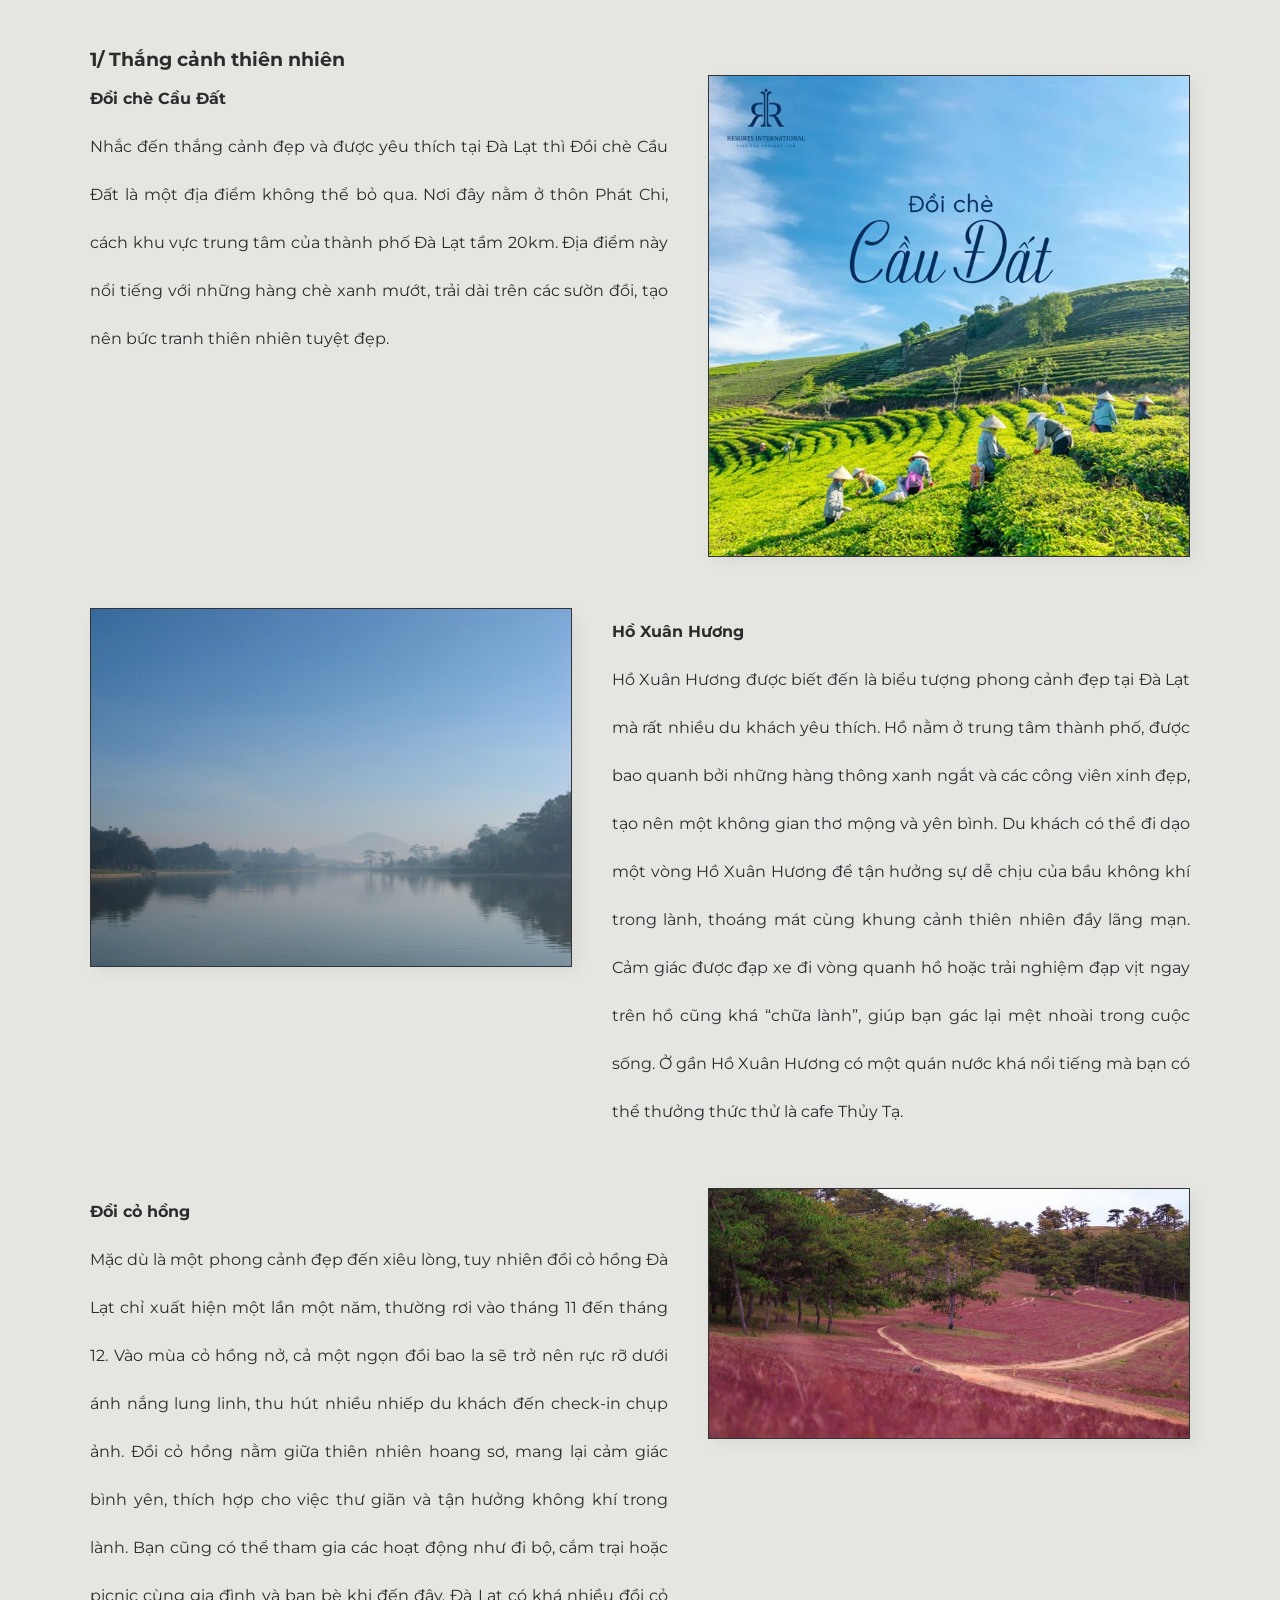
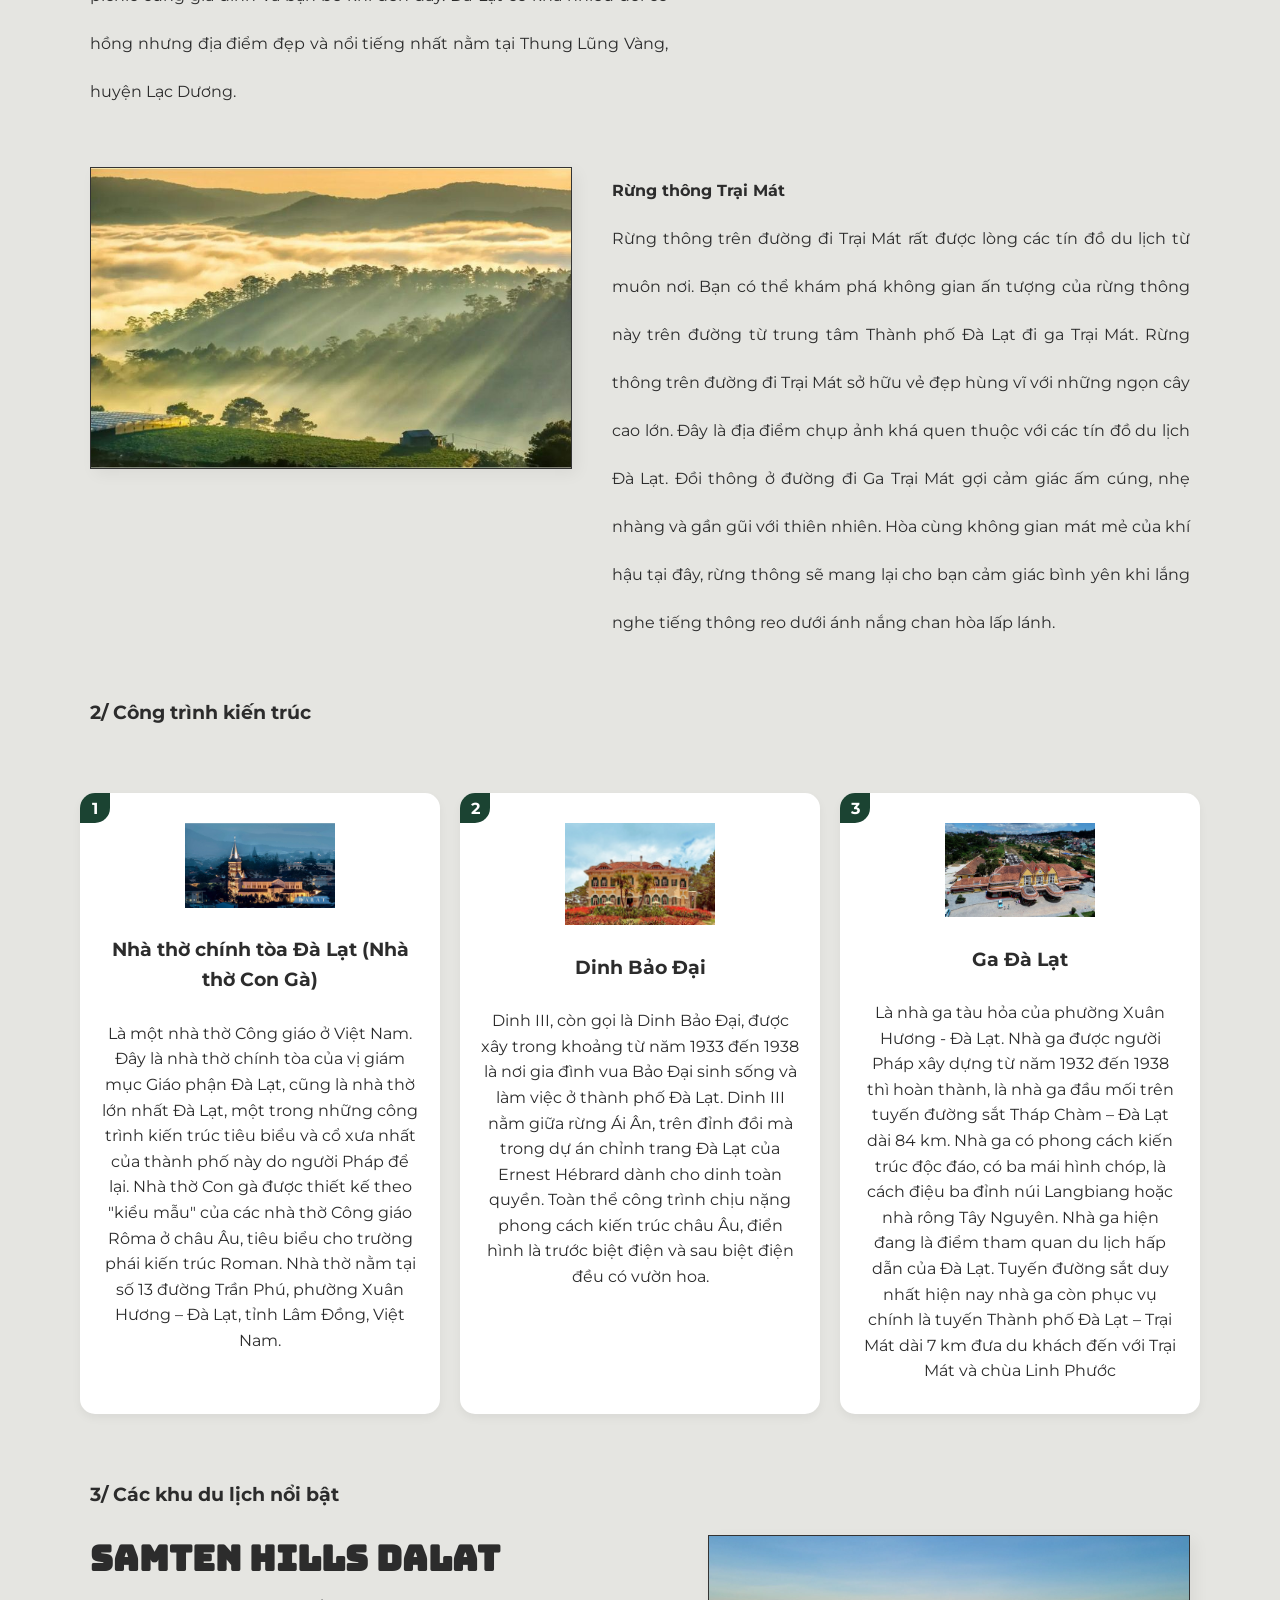
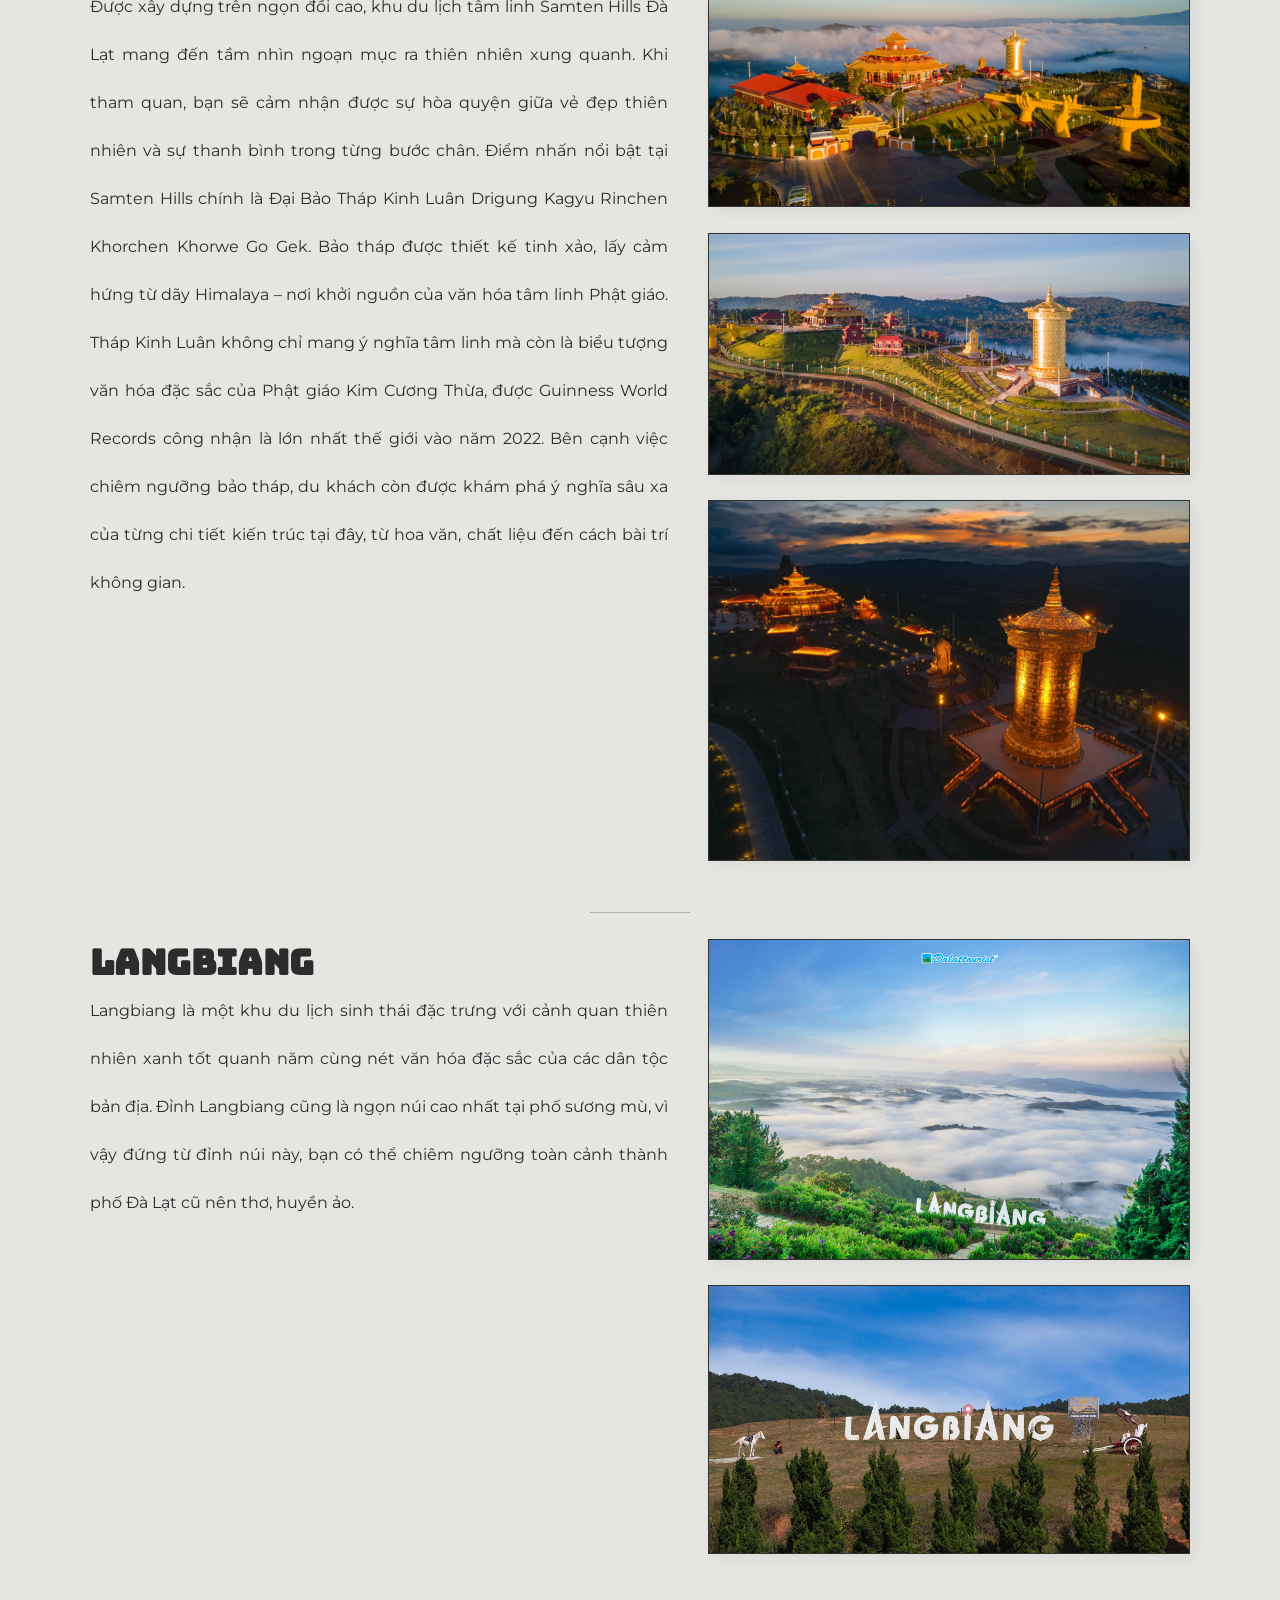
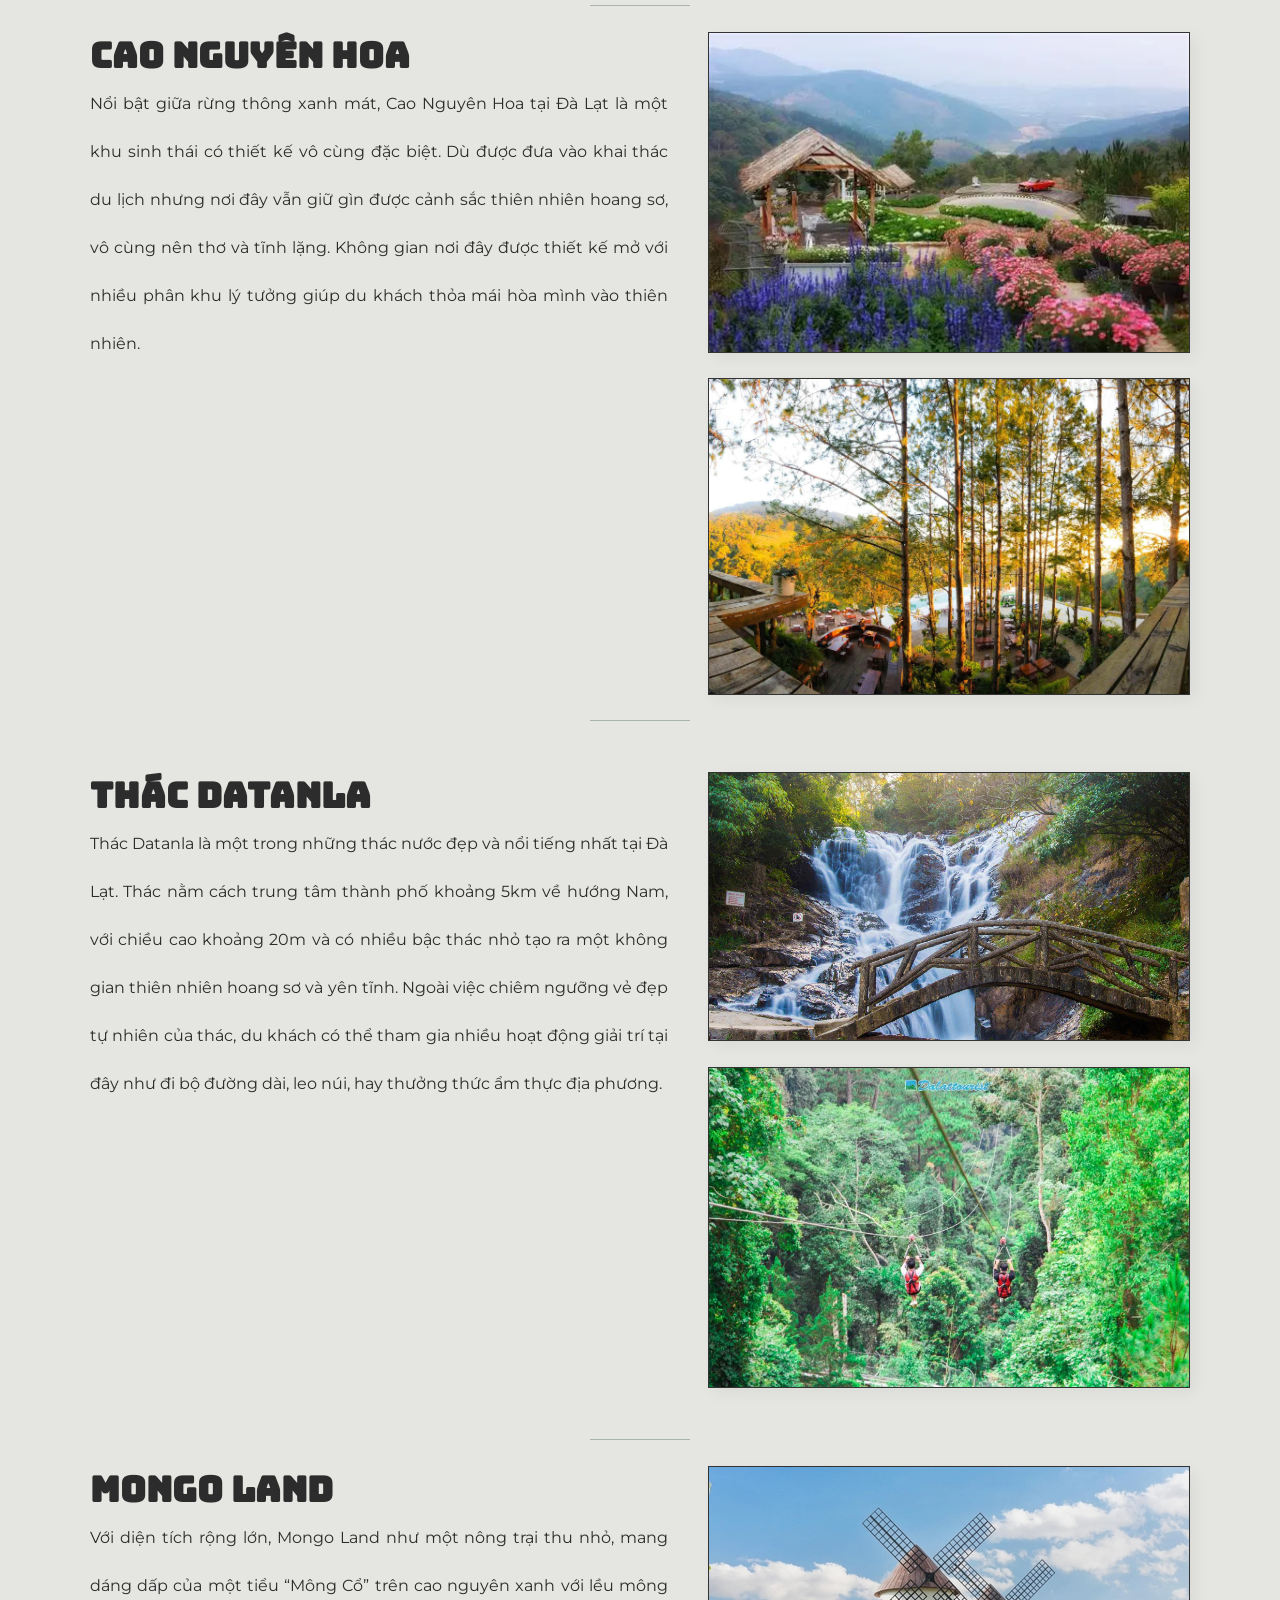
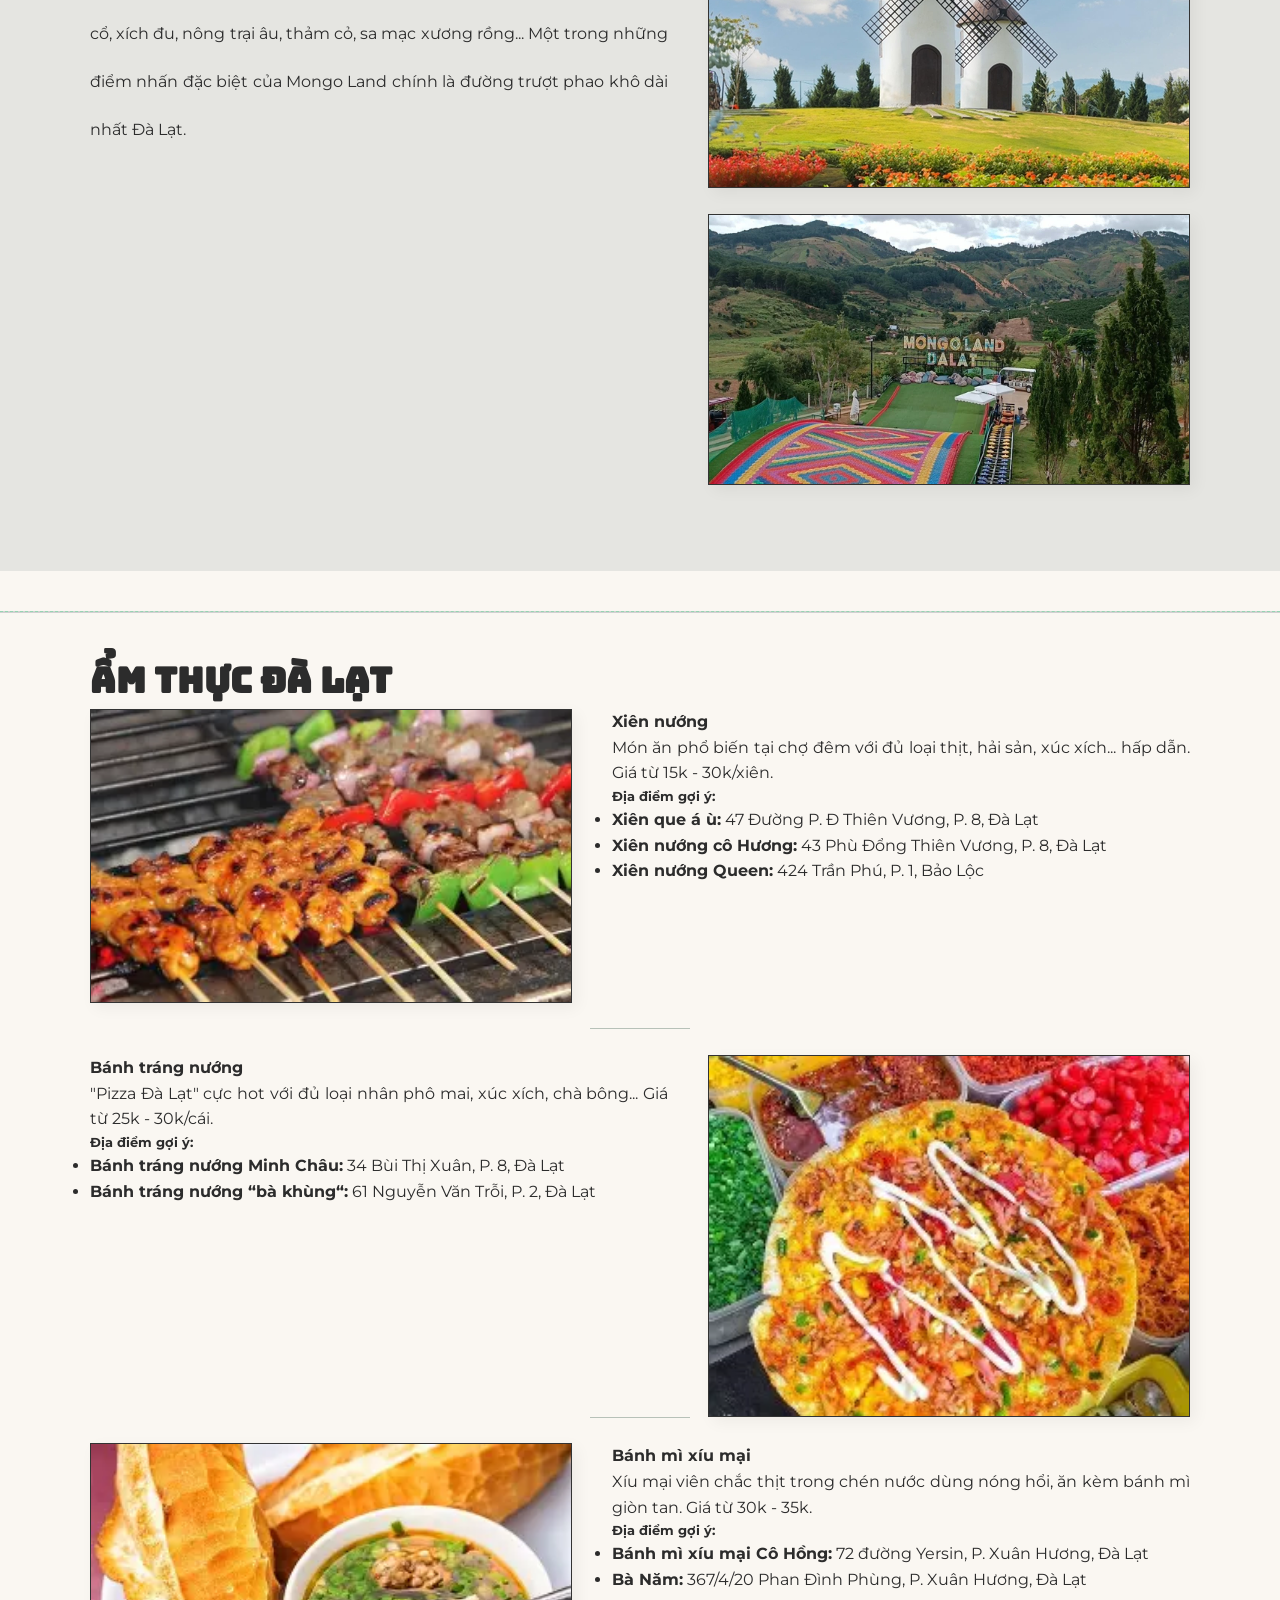
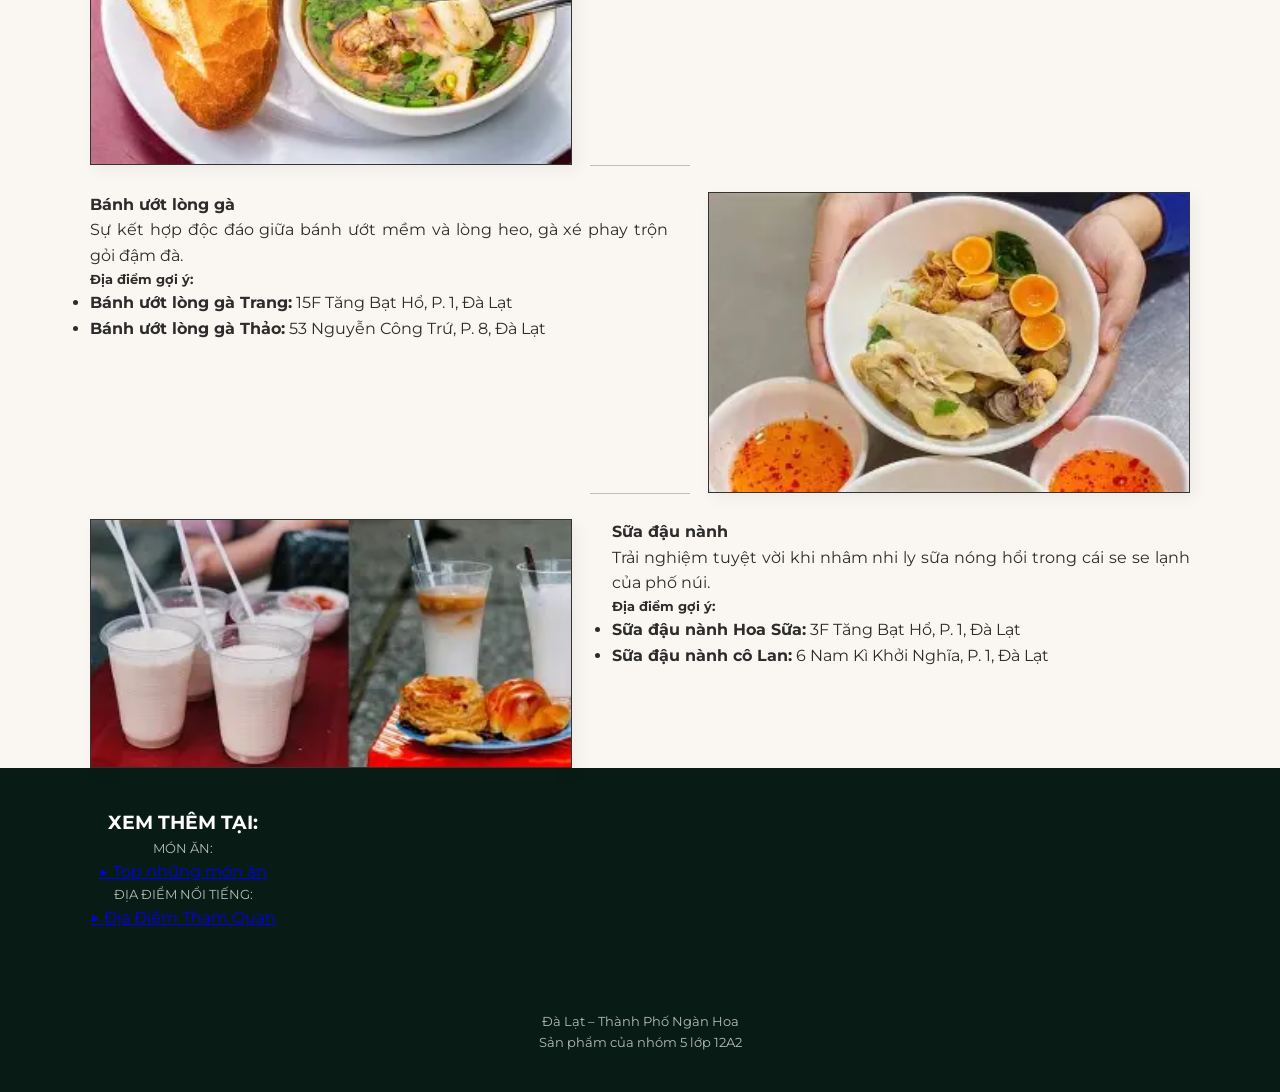
==== commit 522faded: "Update index.html" ====
--- a/index.html
+++ b/index.html
@@ -52,7 +52,7 @@
         <p>Ngày nay, Đà Lạt là trung tâm hành chính của tỉnh Lâm Đồng, nơi đặt trụ sở của các cơ quan hành chính nhà nước cấp tỉnh.</p>
       </div>
       <div class="cot-anh">
-        <img src="img/Yersin.webp" alt="Chân dung của Yersin">
+        <img src="img/yersin.webp" alt="Chân dung của Yersin">
         <p class="chu-thich"> Chân dung của Yersin</p>
       </div>
       <div class="icons-trang-tri">
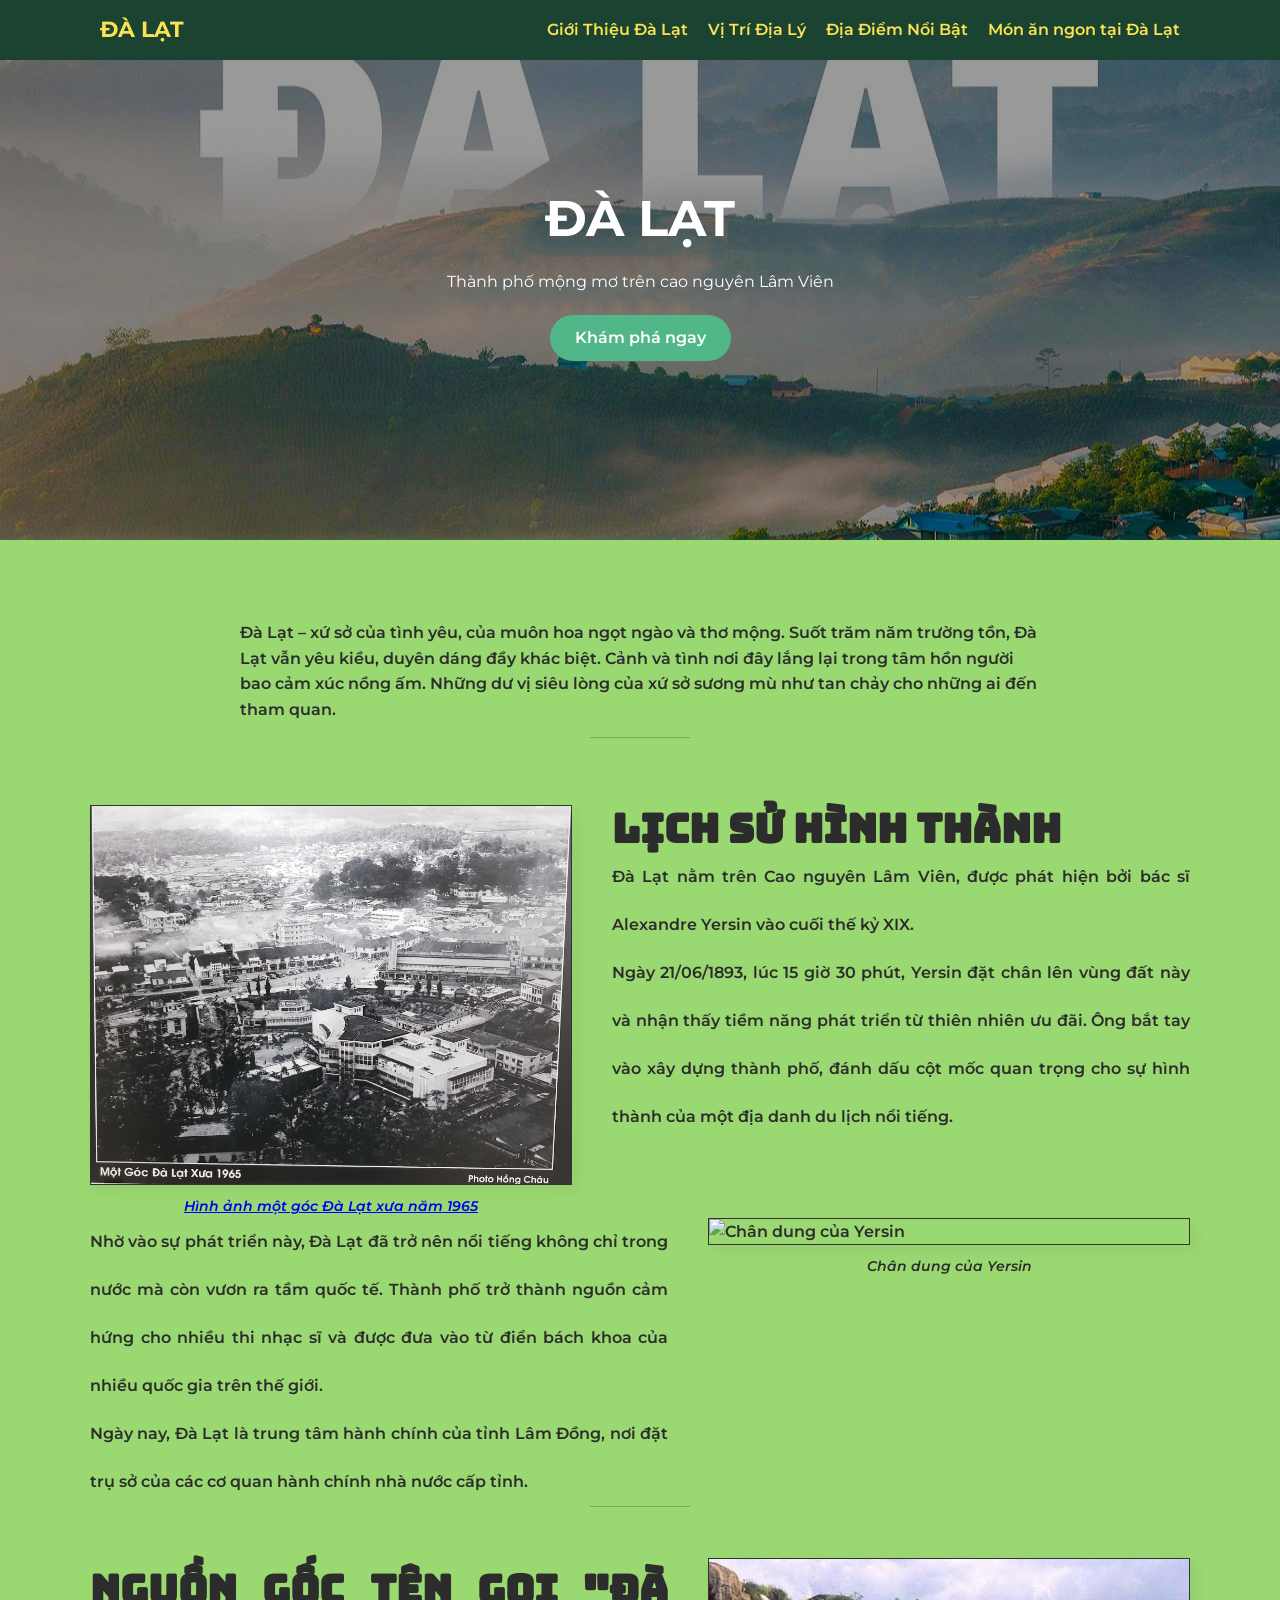
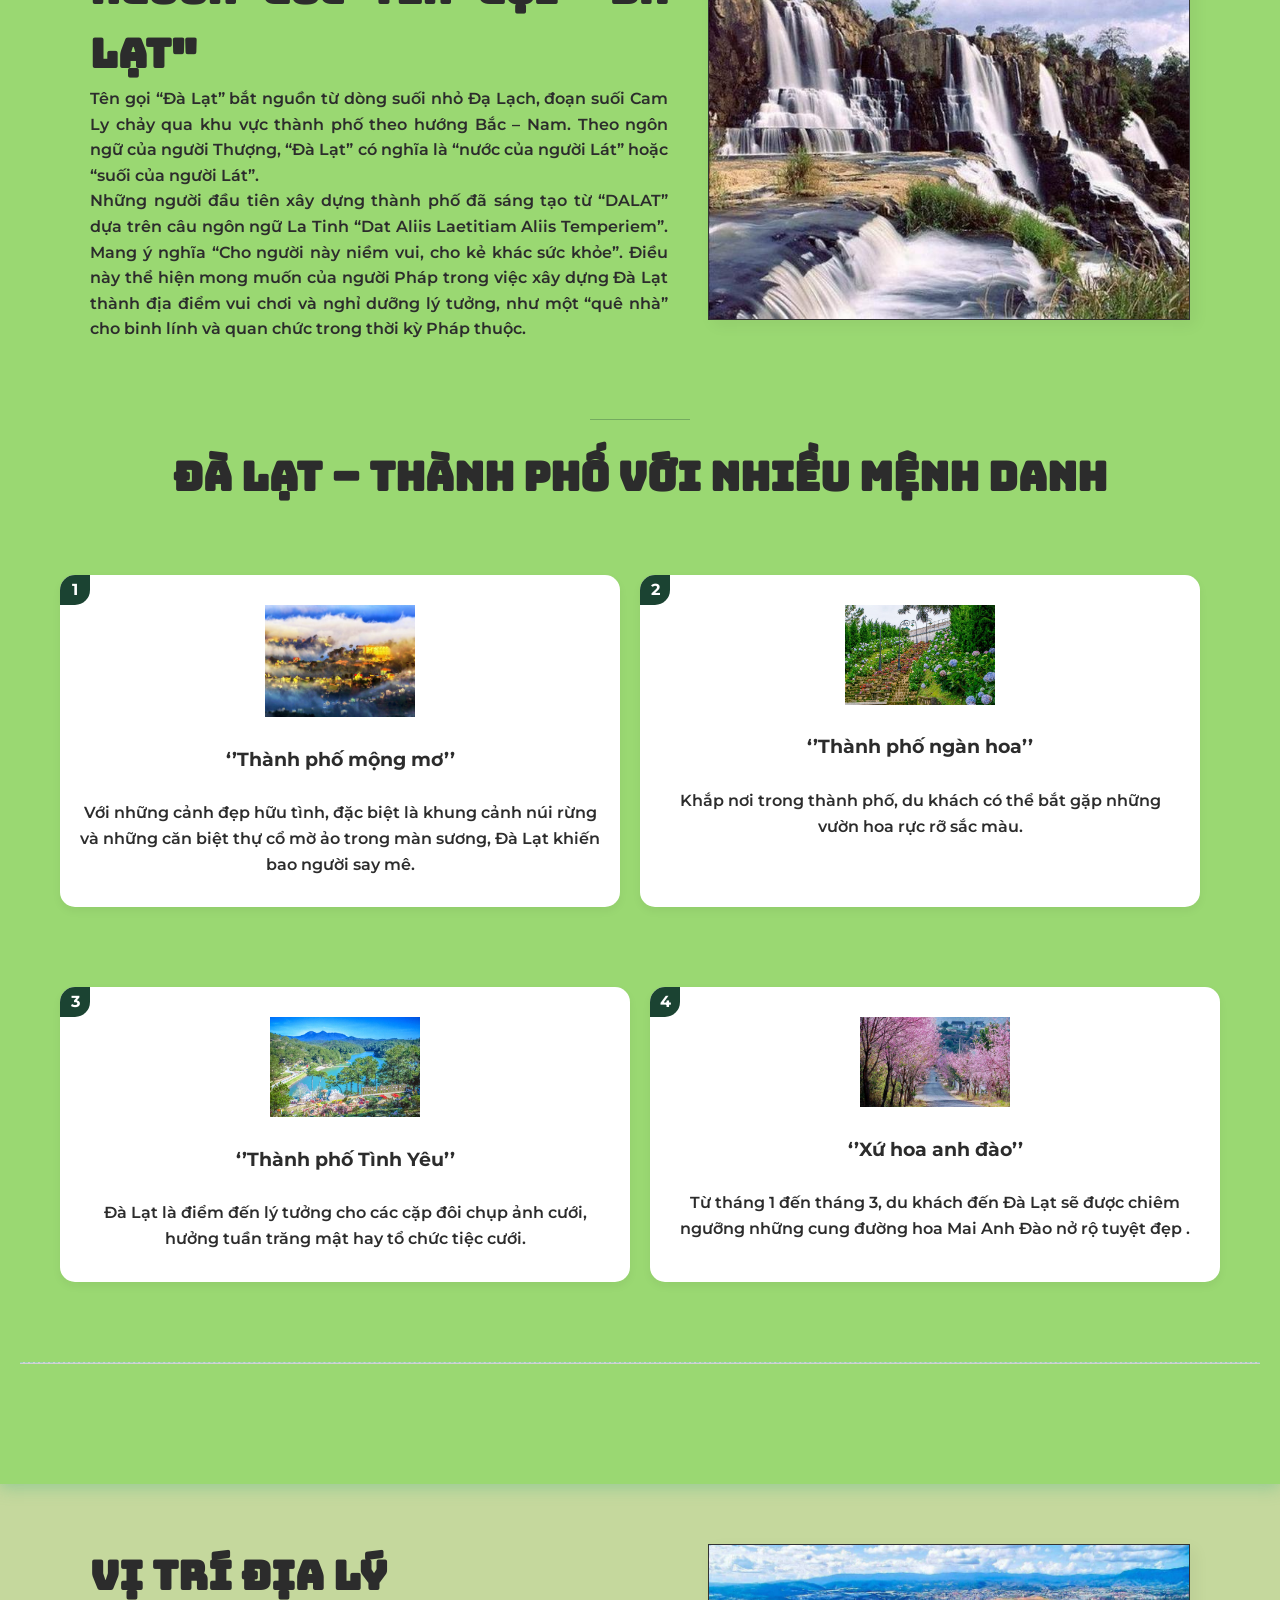
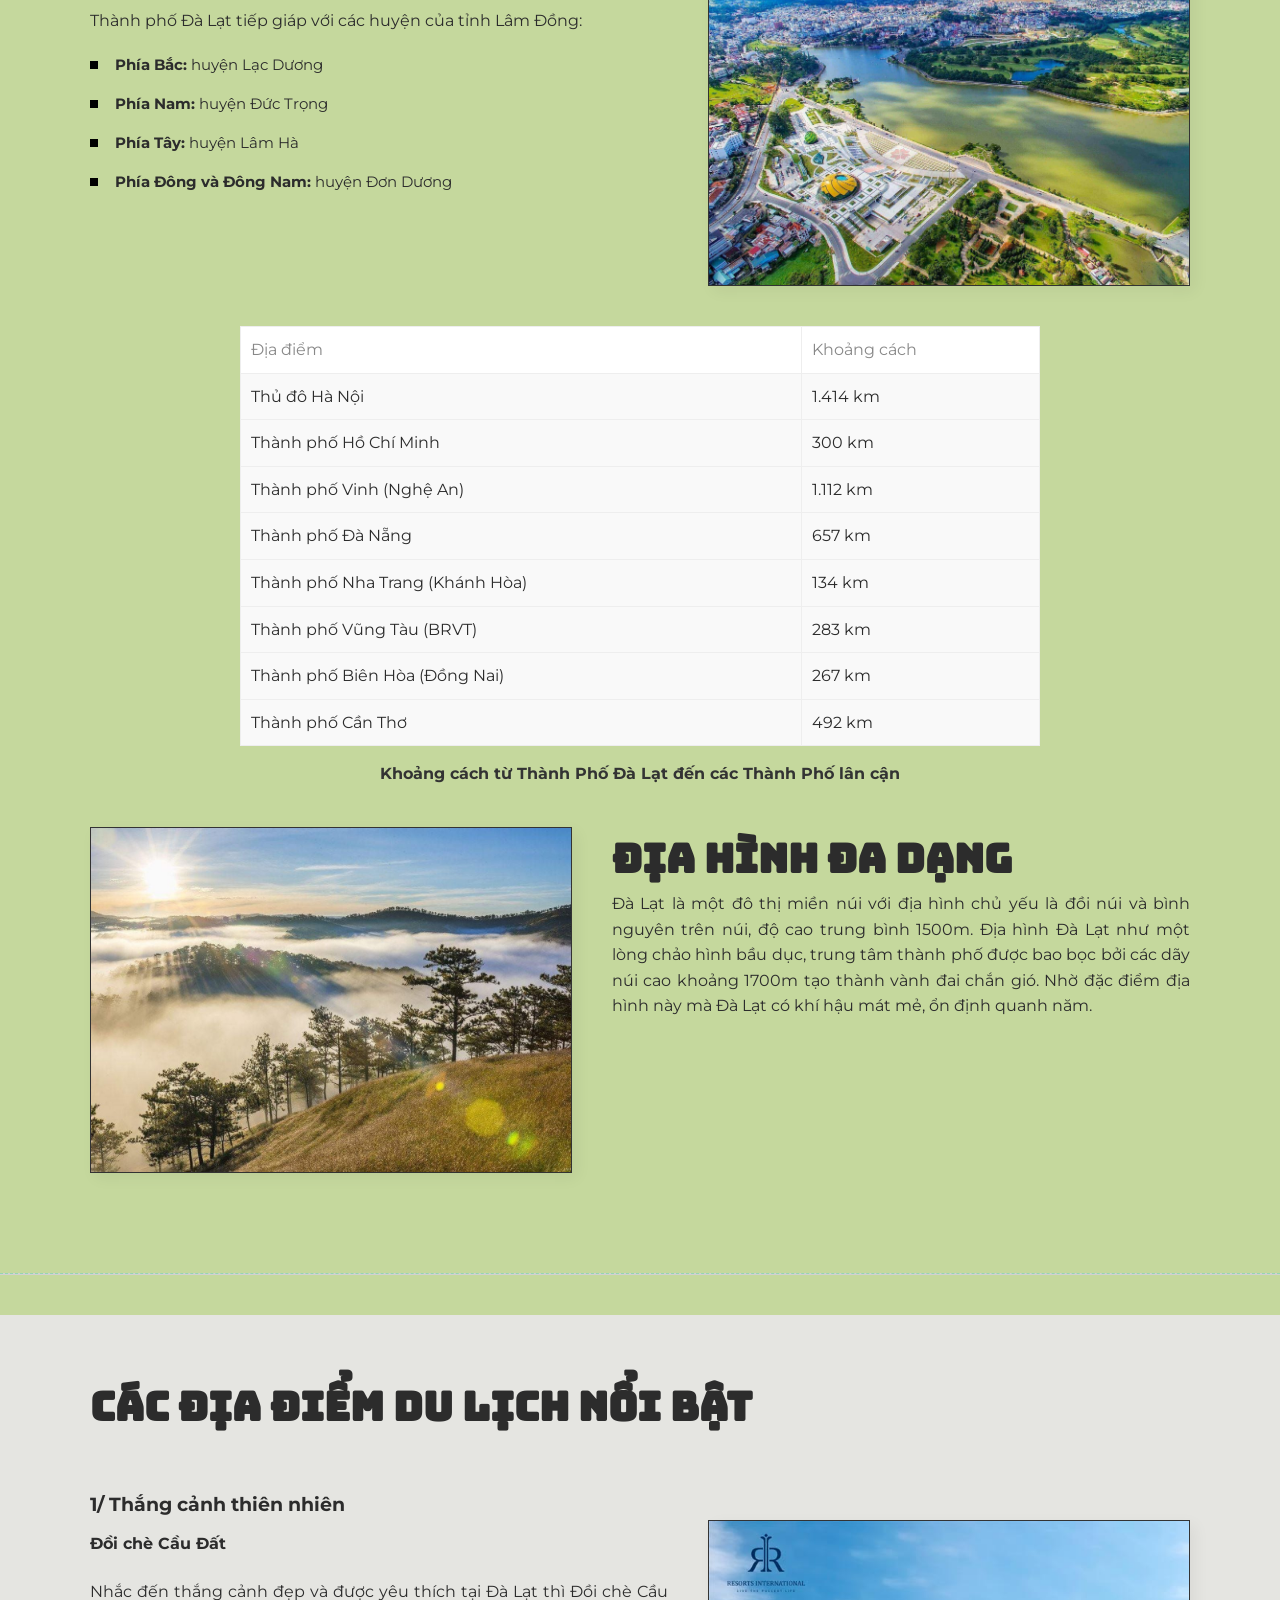
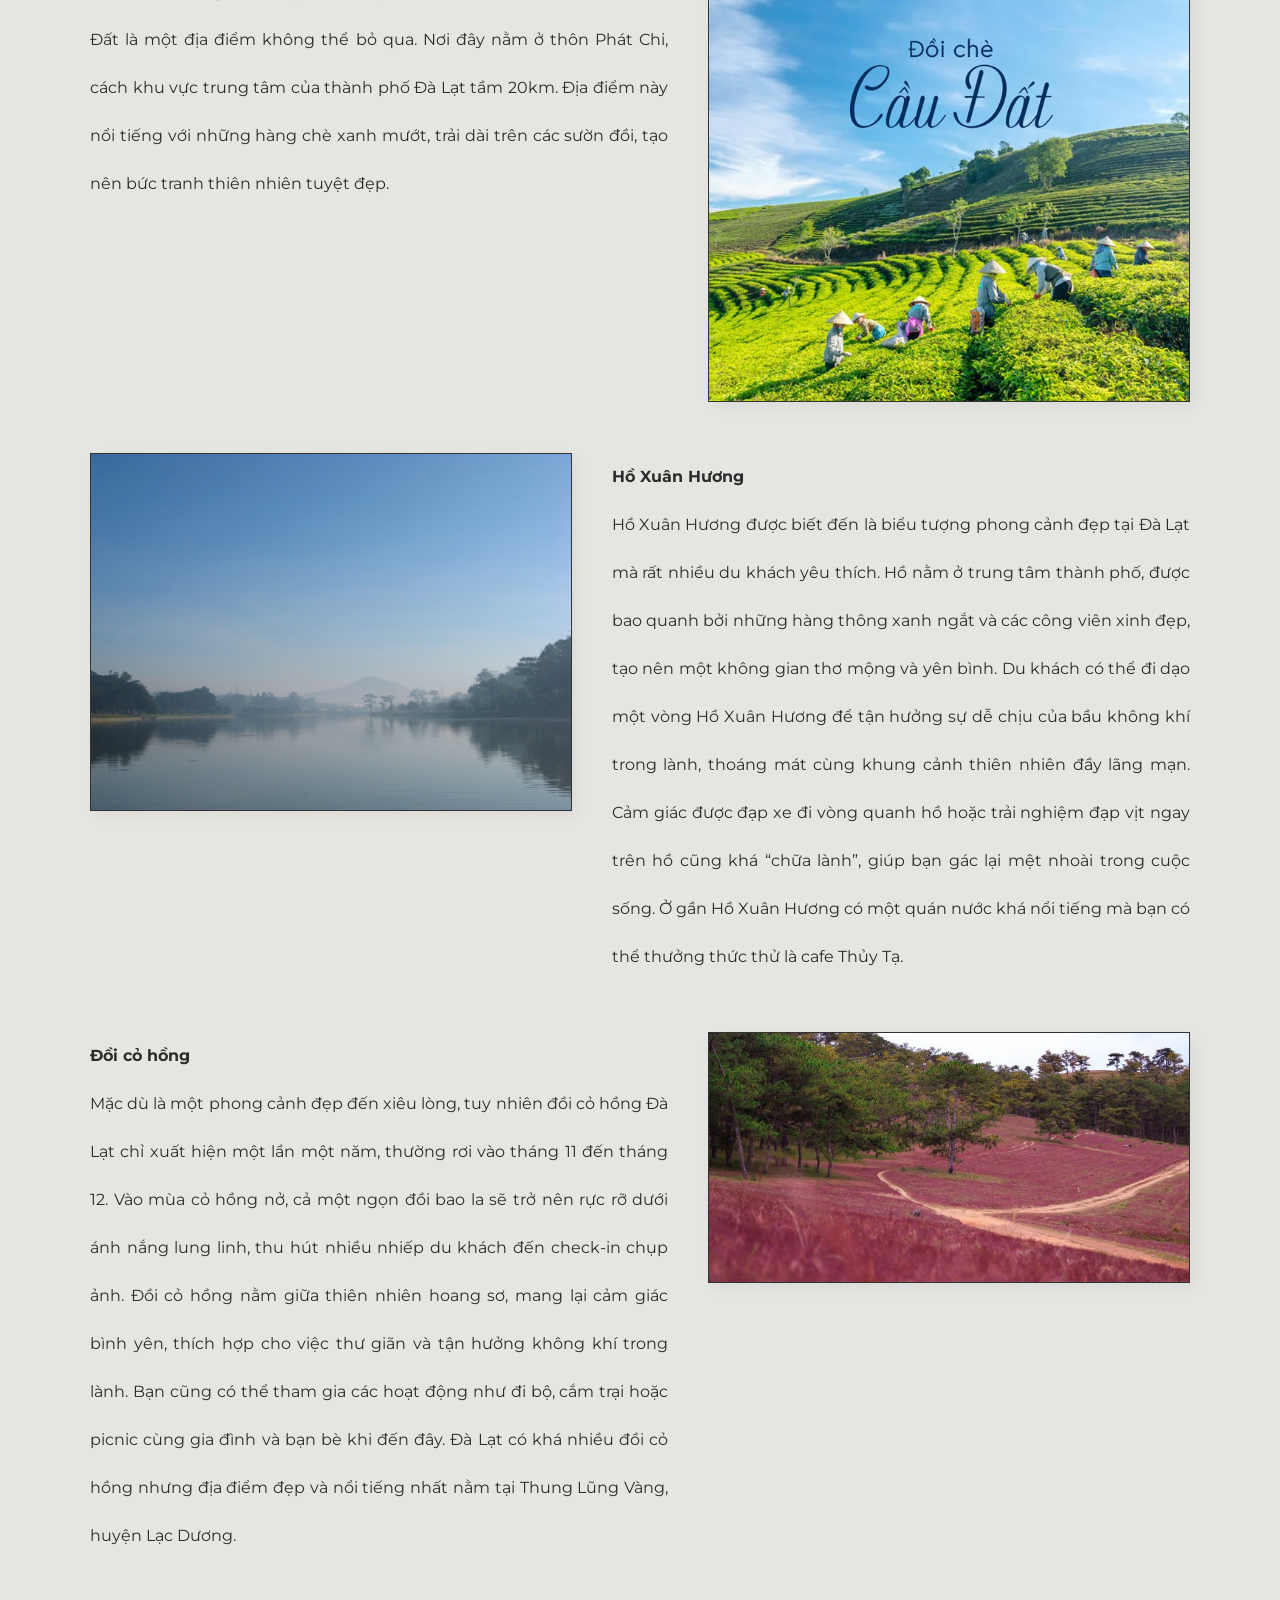
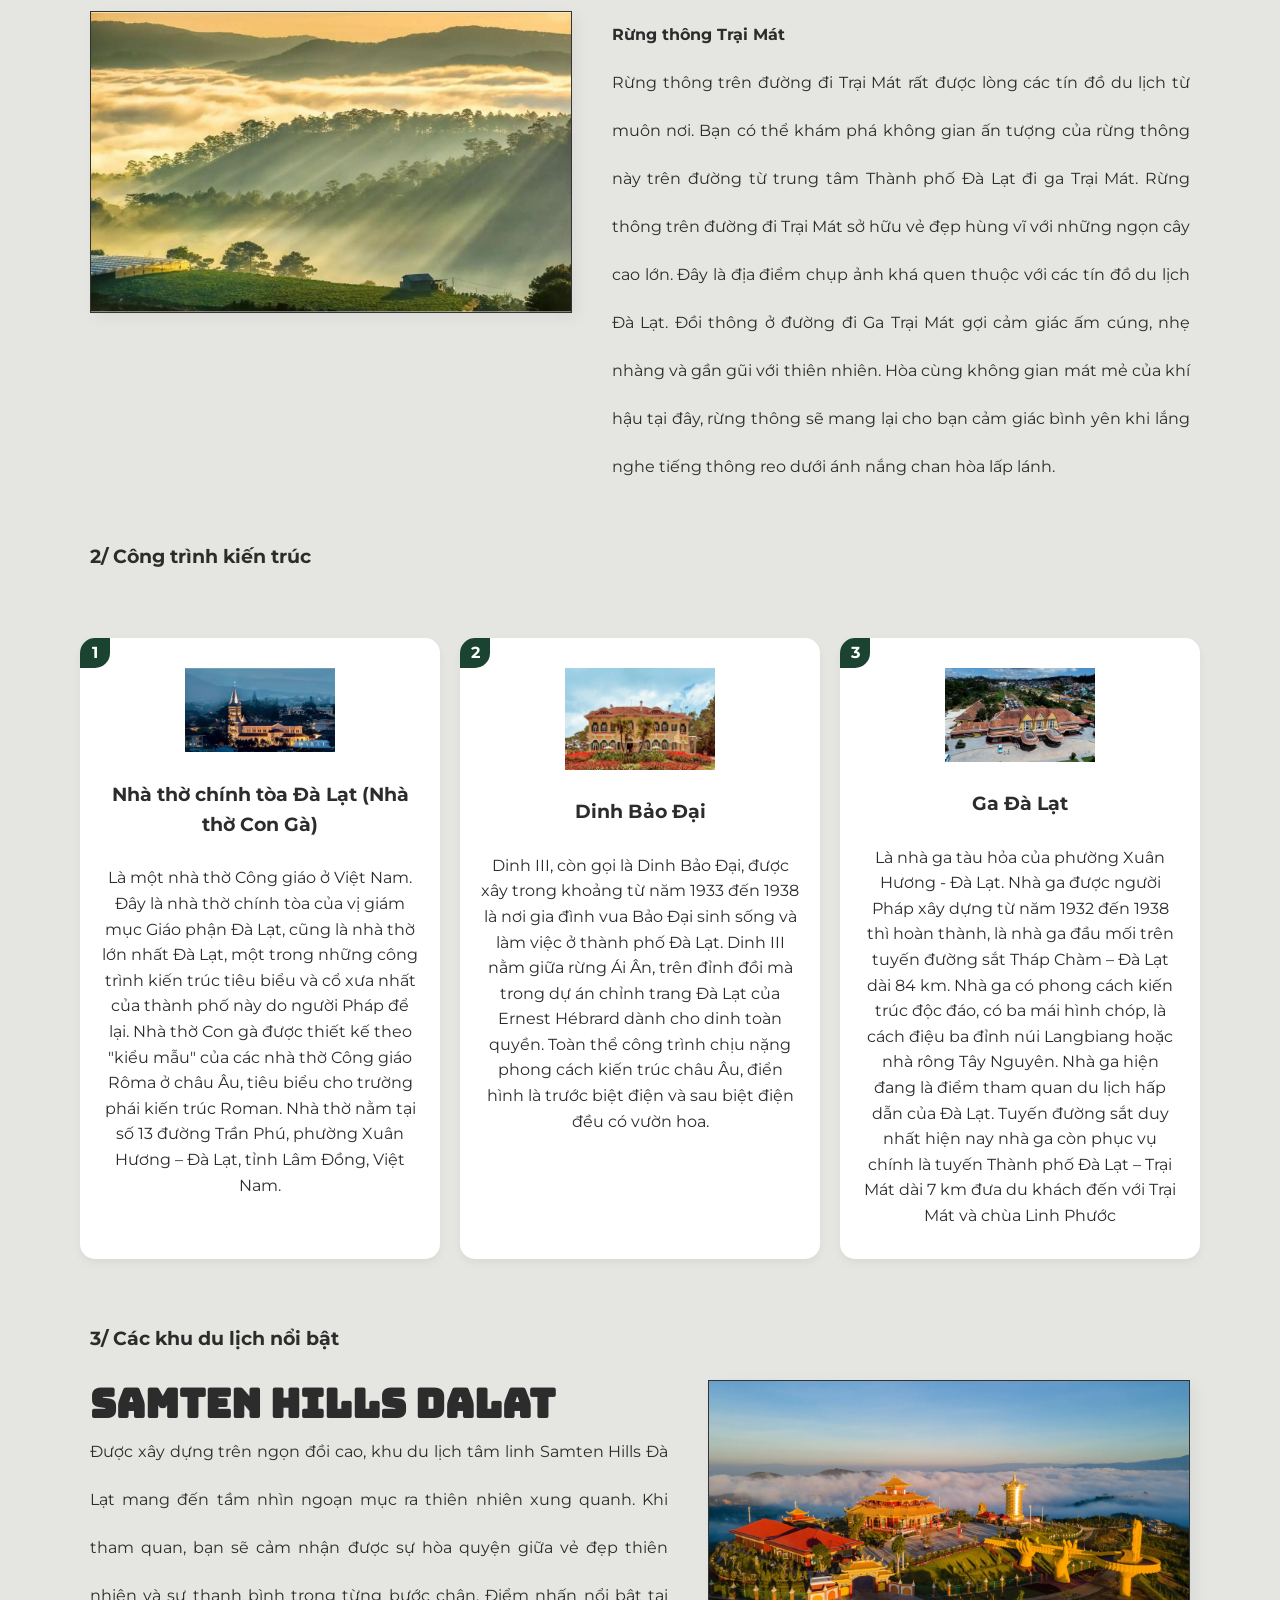
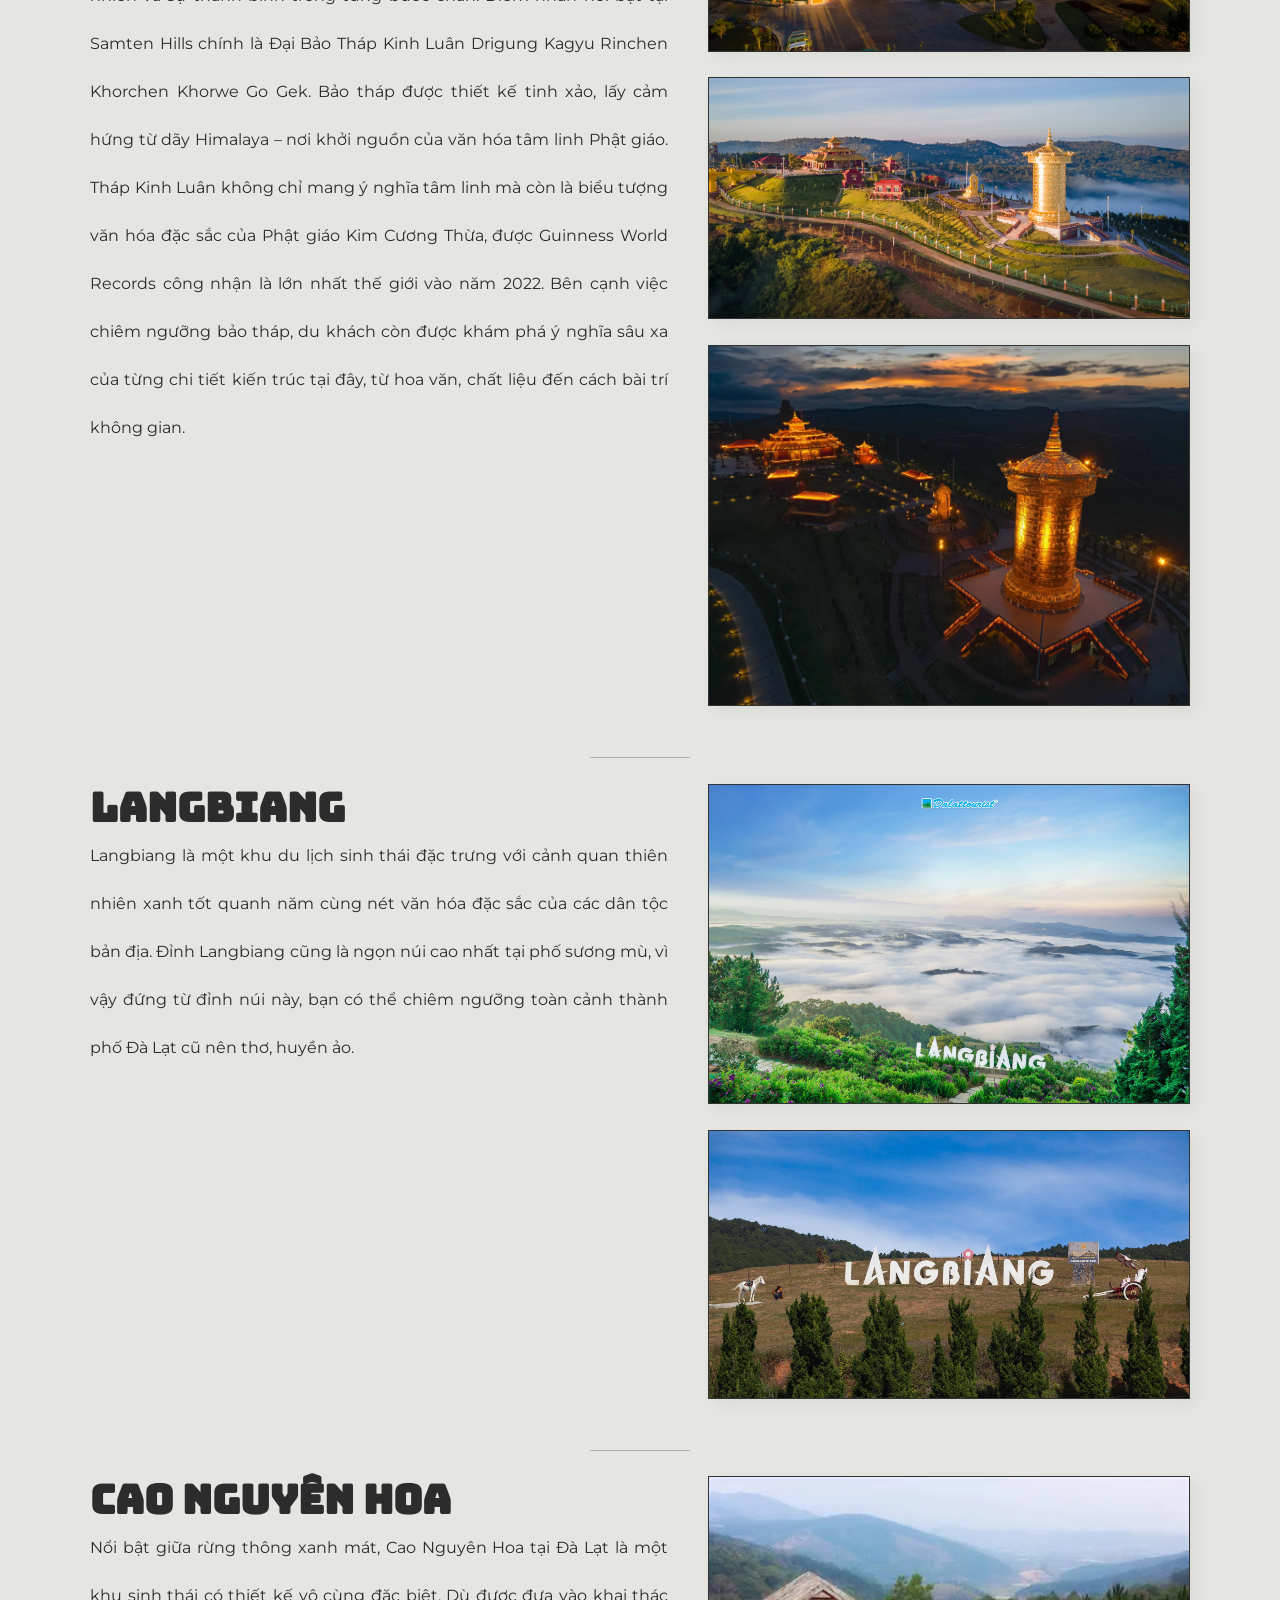
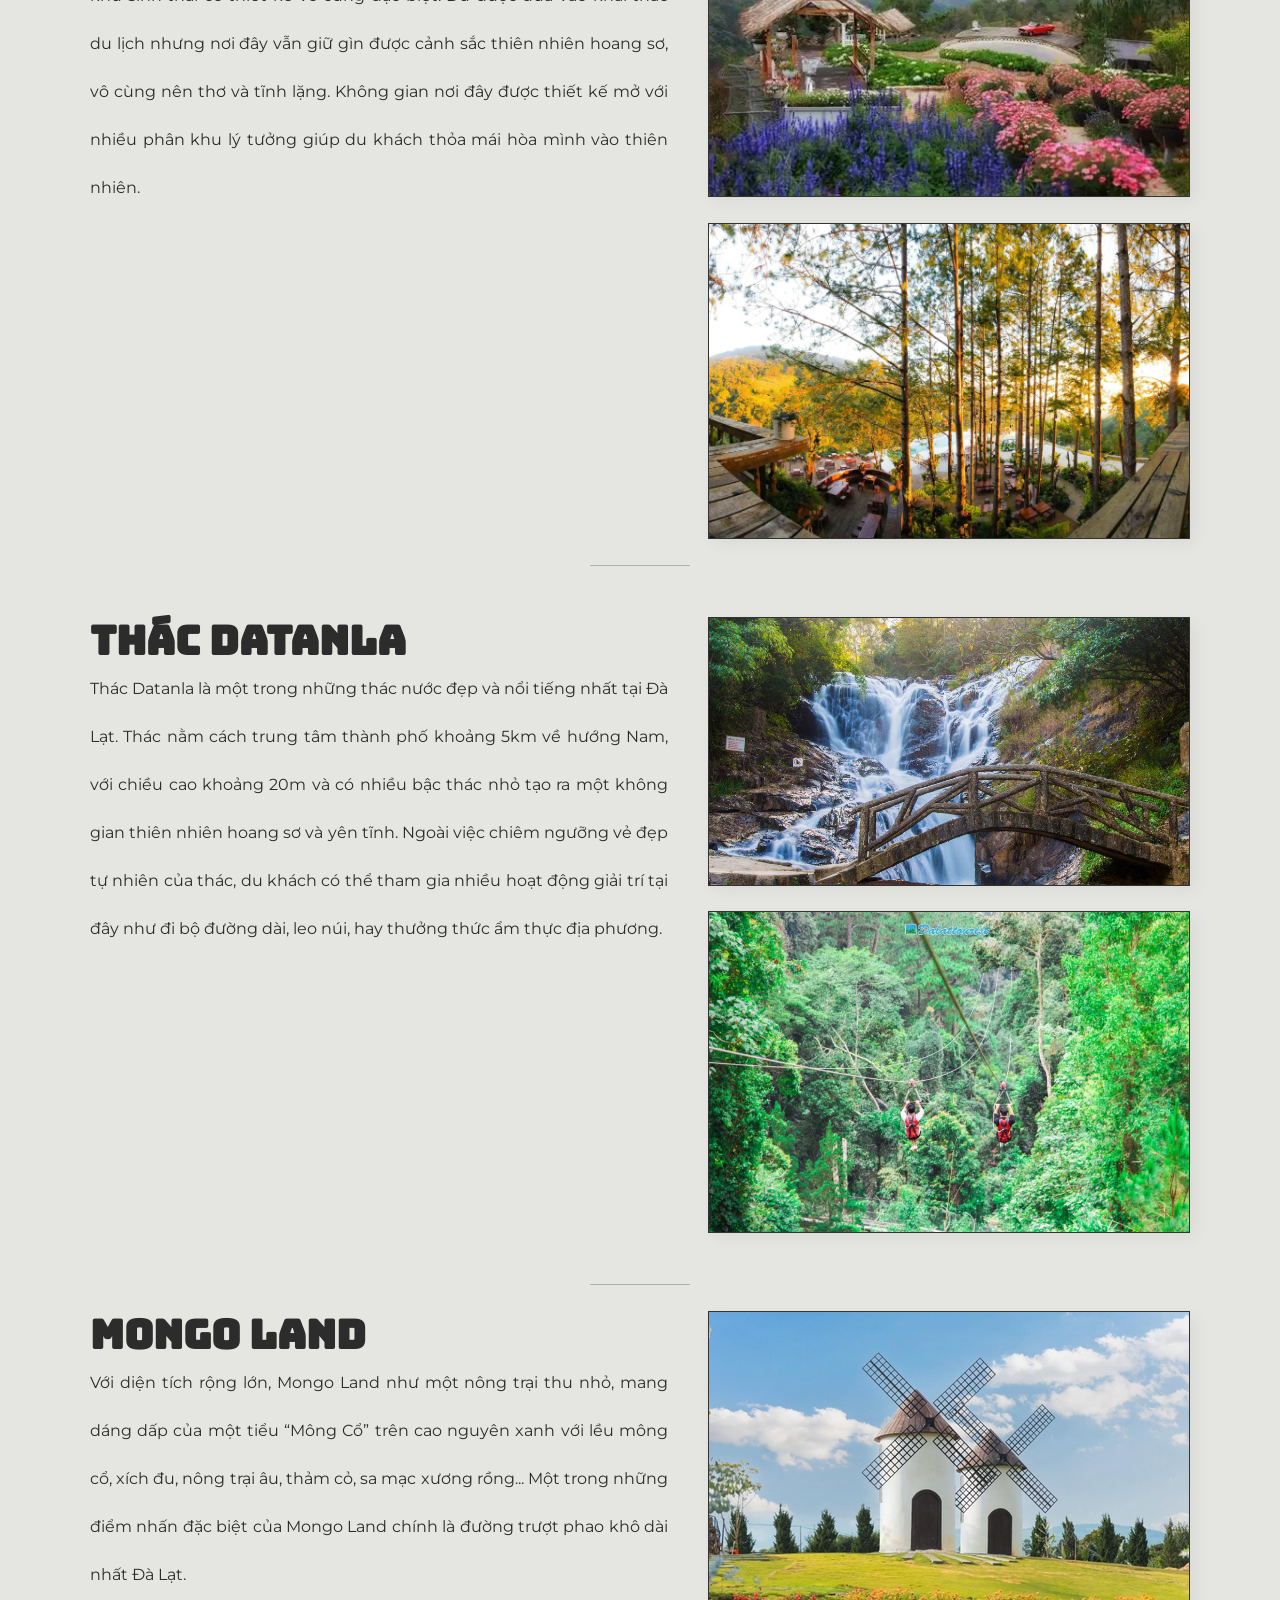
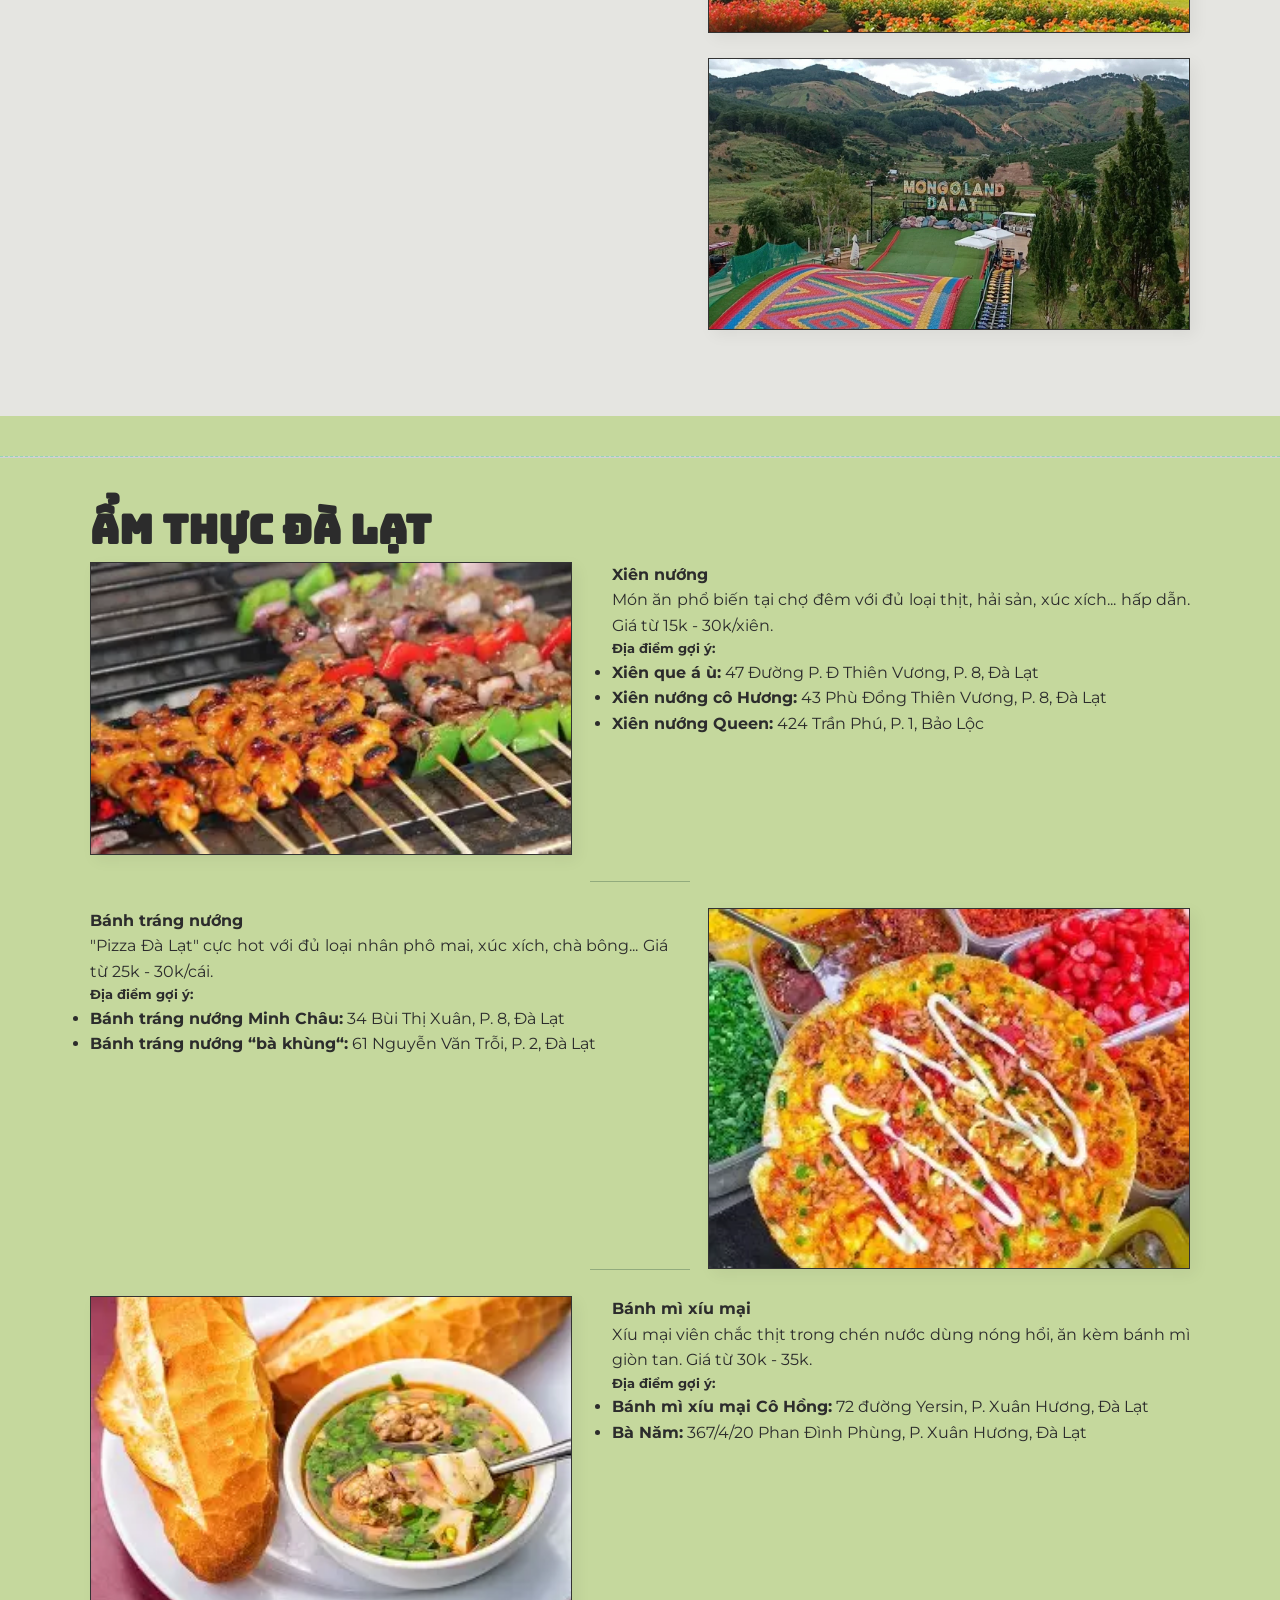
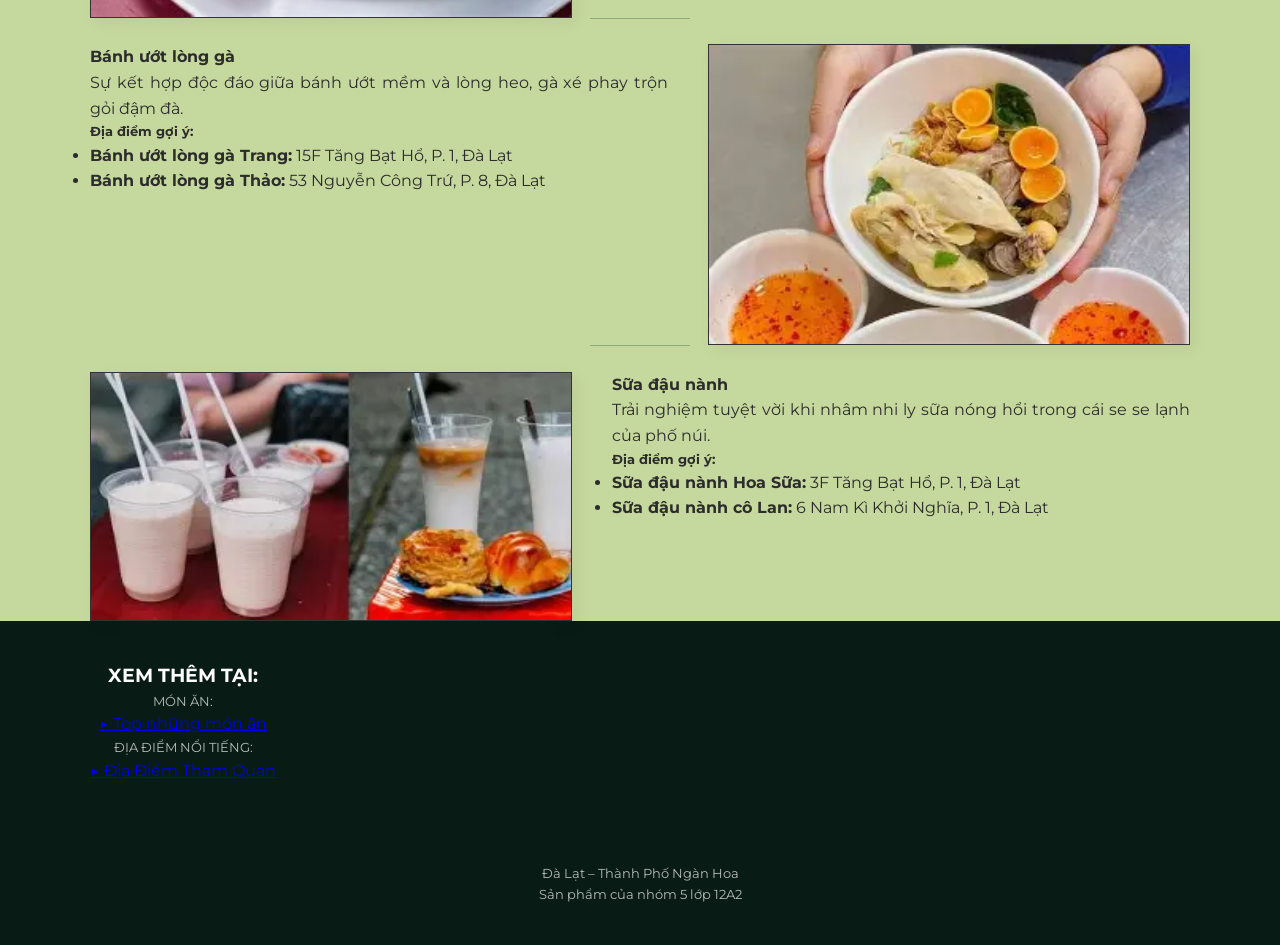
==== commit 6e6cfb96: "Update index.html" ====
--- a/index.html
+++ b/index.html
@@ -52,12 +52,10 @@
         <p>Ngày nay, Đà Lạt là trung tâm hành chính của tỉnh Lâm Đồng, nơi đặt trụ sở của các cơ quan hành chính nhà nước cấp tỉnh.</p>
       </div>
       <div class="cot-anh">
-        <img src="img/yersin.webp" alt="Chân dung của Yersin">
+        <img src="img/Yersin.webp" alt="Chân dung của Yersin">
         <p class="chu-thich"> Chân dung của Yersin</p>
       </div>
-      <div class="icons-trang-tri">
-        <span>🌲</span><span>🌸</span><span>🌺</span><span>🌿</span><span>🌻</span>
-      </div>
+  
     </div>
     <div class="container-trich-dan"><div class="line-deco"></div></div>
     <br><br>
--- a/style.css
+++ b/style.css
@@ -7,7 +7,7 @@
 body {
   font-family: Montserrat, 'Segoe UI', Arial, sans-serif;
   line-height: 1.6;
-  background-color: #faf7f2; 
+  background-color: #C5D89D; 
   color: #2c2c2c;
 }
 
@@ -17,7 +17,7 @@
   position: fixed;
   top: 0;
   width: 100%;
-  background-color: black; 
+  background-color: #1b4332; 
   height: 60px;
   display: flex;
   align-items: center;
@@ -26,7 +26,7 @@
 }
 
 nav .logo {
-  color: #b7e4c7;
+  color: #FAE251;
   font-size: 22px;
   font-weight: bold;
 }
@@ -39,14 +39,14 @@
 
 nav ul li a {
   text-decoration: none;
-  color: #d8f3dc;
-  font-size: 14px;
+  color: #FAE251;
+  font-size: 16px;
   font-weight: 600;
 }
 h2 {
   font-family: 'Bungee';
   font-weight: bold;
-  font-size: 35px;
+  font-size: 40px;
 }
 .dan-dong {
   line-height: 300%;
@@ -75,14 +75,7 @@
   border-top: 1px dashed #95d5b2;
   margin: 40px 0;
 }
-.container-can-doi {
-  max-width: 1140px; 
-  margin: 0 auto;   
-  display: flex;
-  align-items: center;
-  gap: 60px;         
-  padding: 0 20px;
-}
+
 /* Banner */
 .banner {
   height: 60vh;
@@ -108,12 +101,22 @@
   background-color: #52b788;
   color: white;
   text-decoration: none;
+  font-weight: 600;        
+  transition: all 0.3s ease; 
   border-radius: 25px;
 }
+.btn-kham-pha:hover {
+  background-color: #47a77d; 
+  transform: translateY(-2px); 
+  box-shadow: 0 8px 25px rgba(82,183,136,0.6);
+}
 
 .section-lich-su {
-  background-color: #e5e5e1;
+  background-color:#9AD872;
+  font-weight: 600; 
   padding: 80px 20px;
+  transition: all 0.3s ease;
+  box-shadow: 0 4px 15px rgba(82,183,136,0.4);
 }
 
 .container {
@@ -151,13 +154,6 @@
   text-align: justify; 
 }
 
-.icons-trang-tri {
-  display: flex;
-  flex-direction: column;
-  gap: 25px;
-  font-size: 18px;
-  padding-left: 10px;
-}
 .section-dia-ly {
   padding: 60px 40px;
 }
@@ -270,5 +266,4 @@
 
 @media (max-width: 768px) {
   .container-lich-su { flex-direction: column; }
-  .icons-trang-tri { flex-direction: row; justify-content: center; }
-}+}
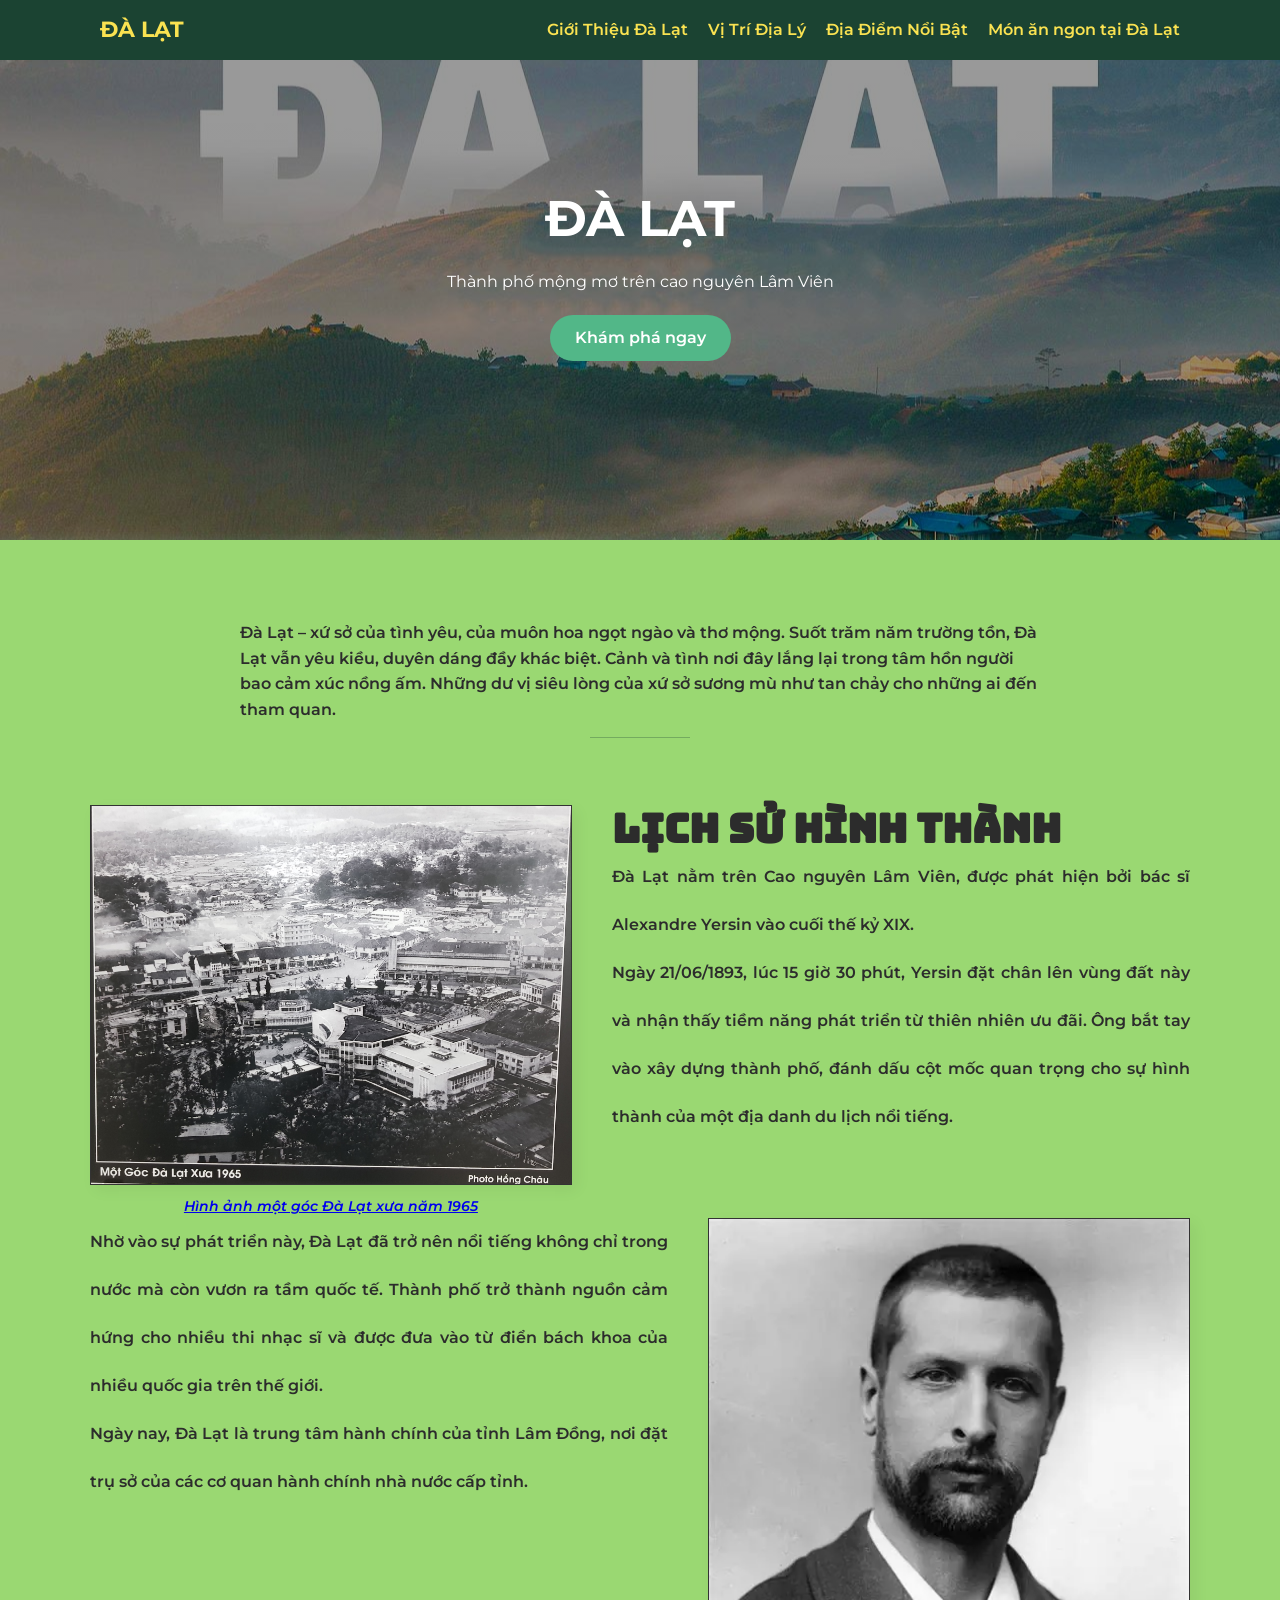
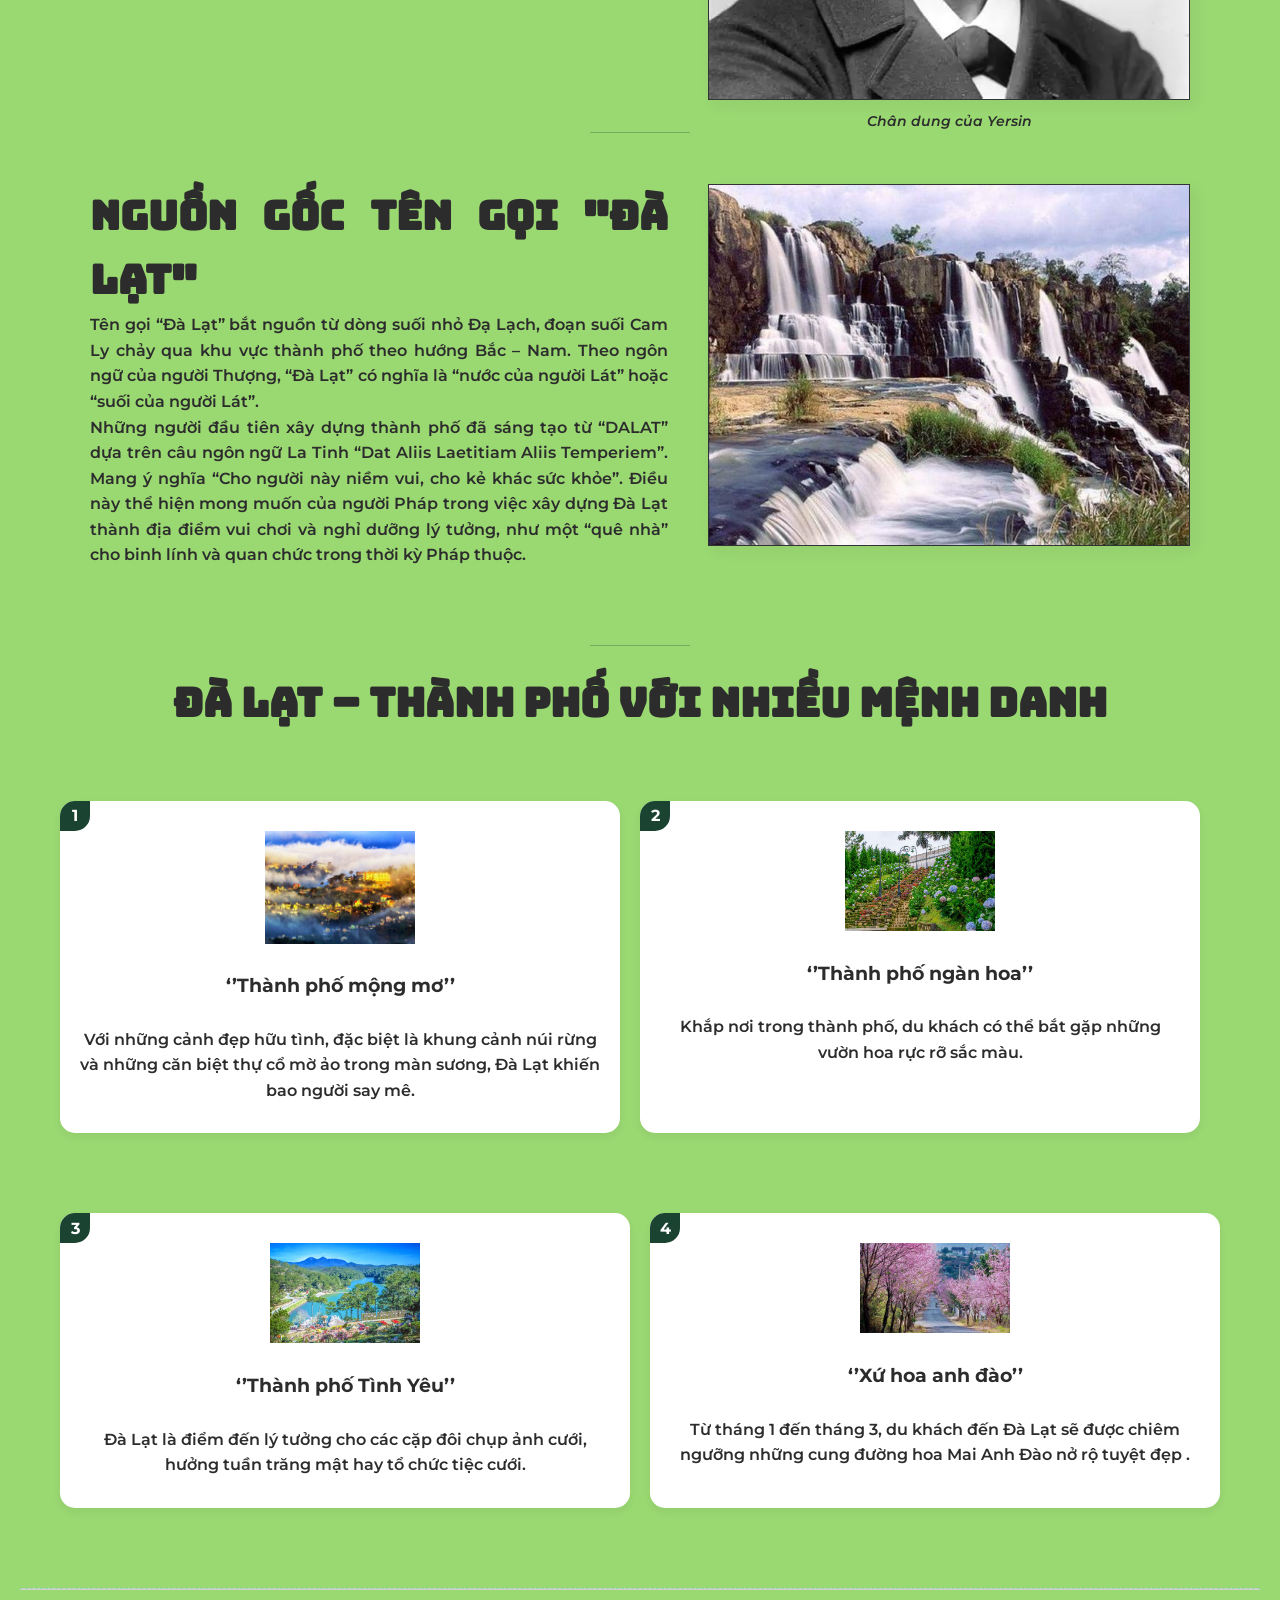
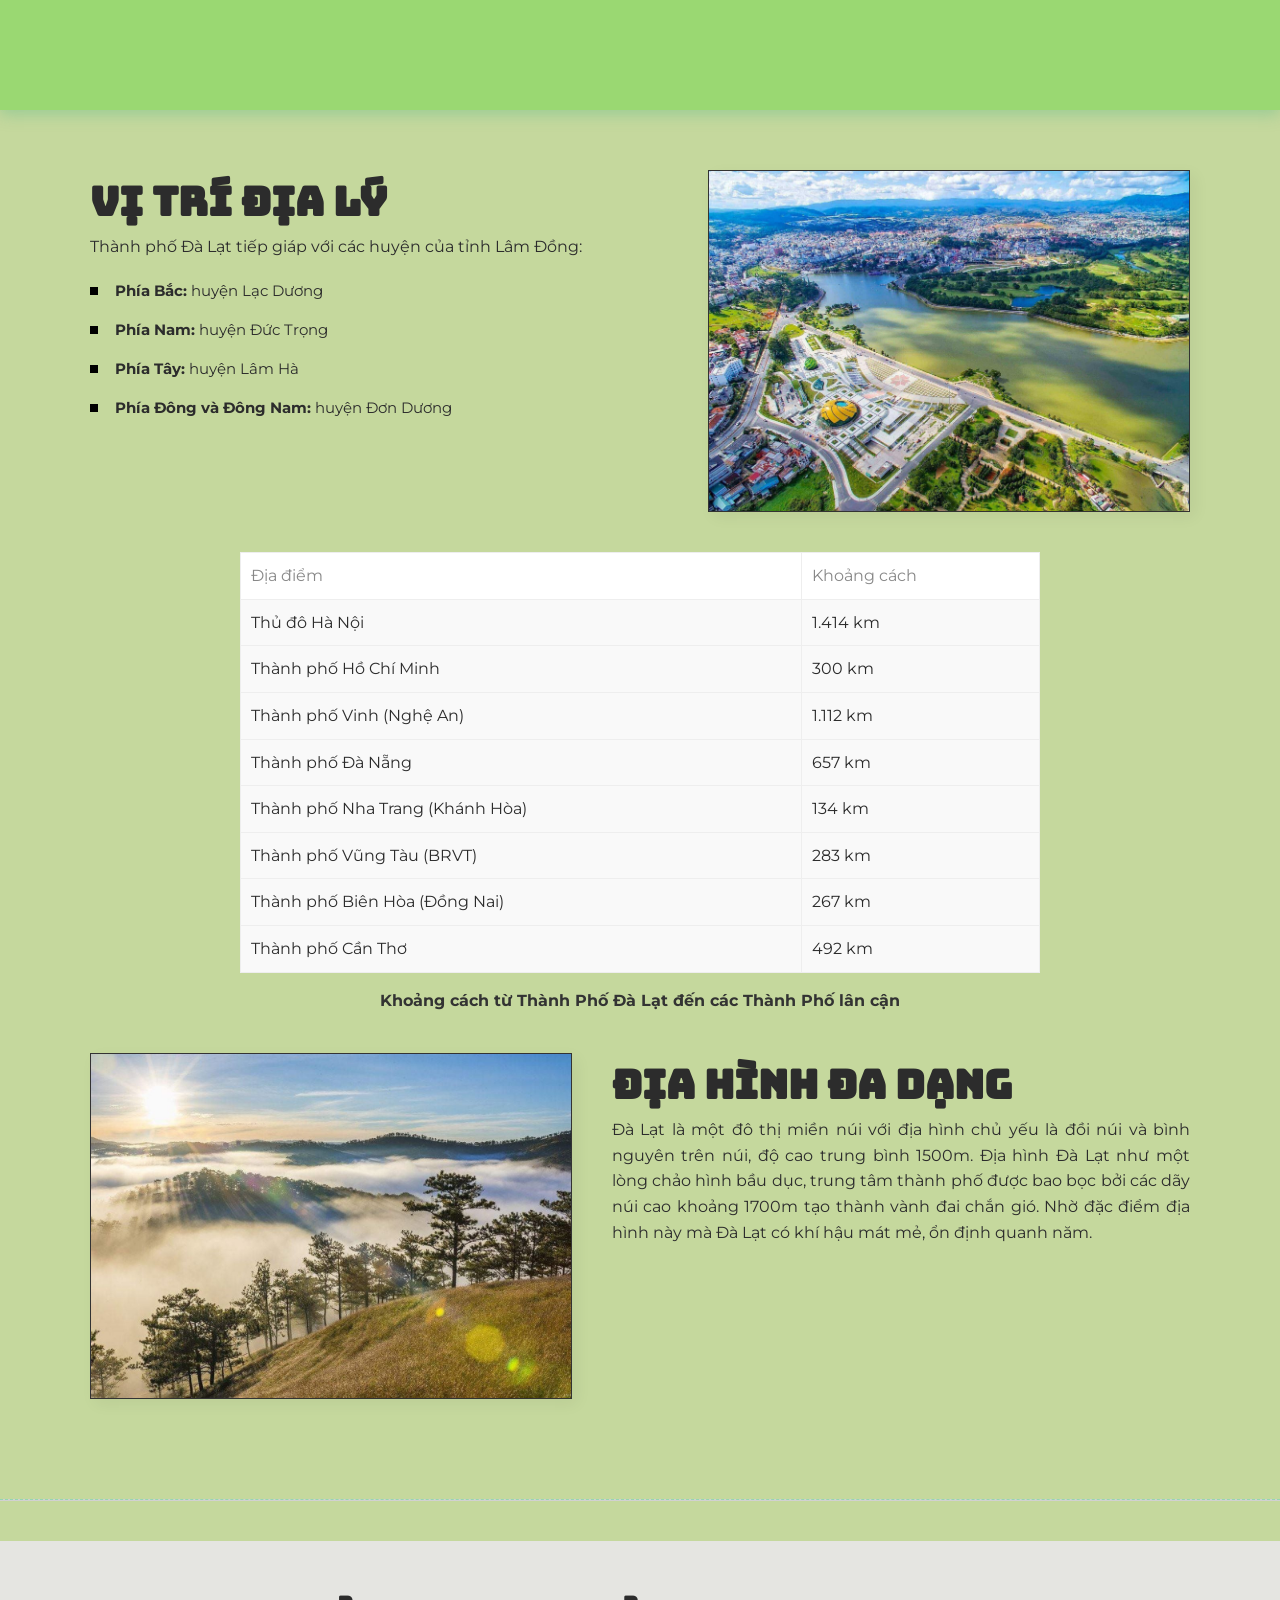
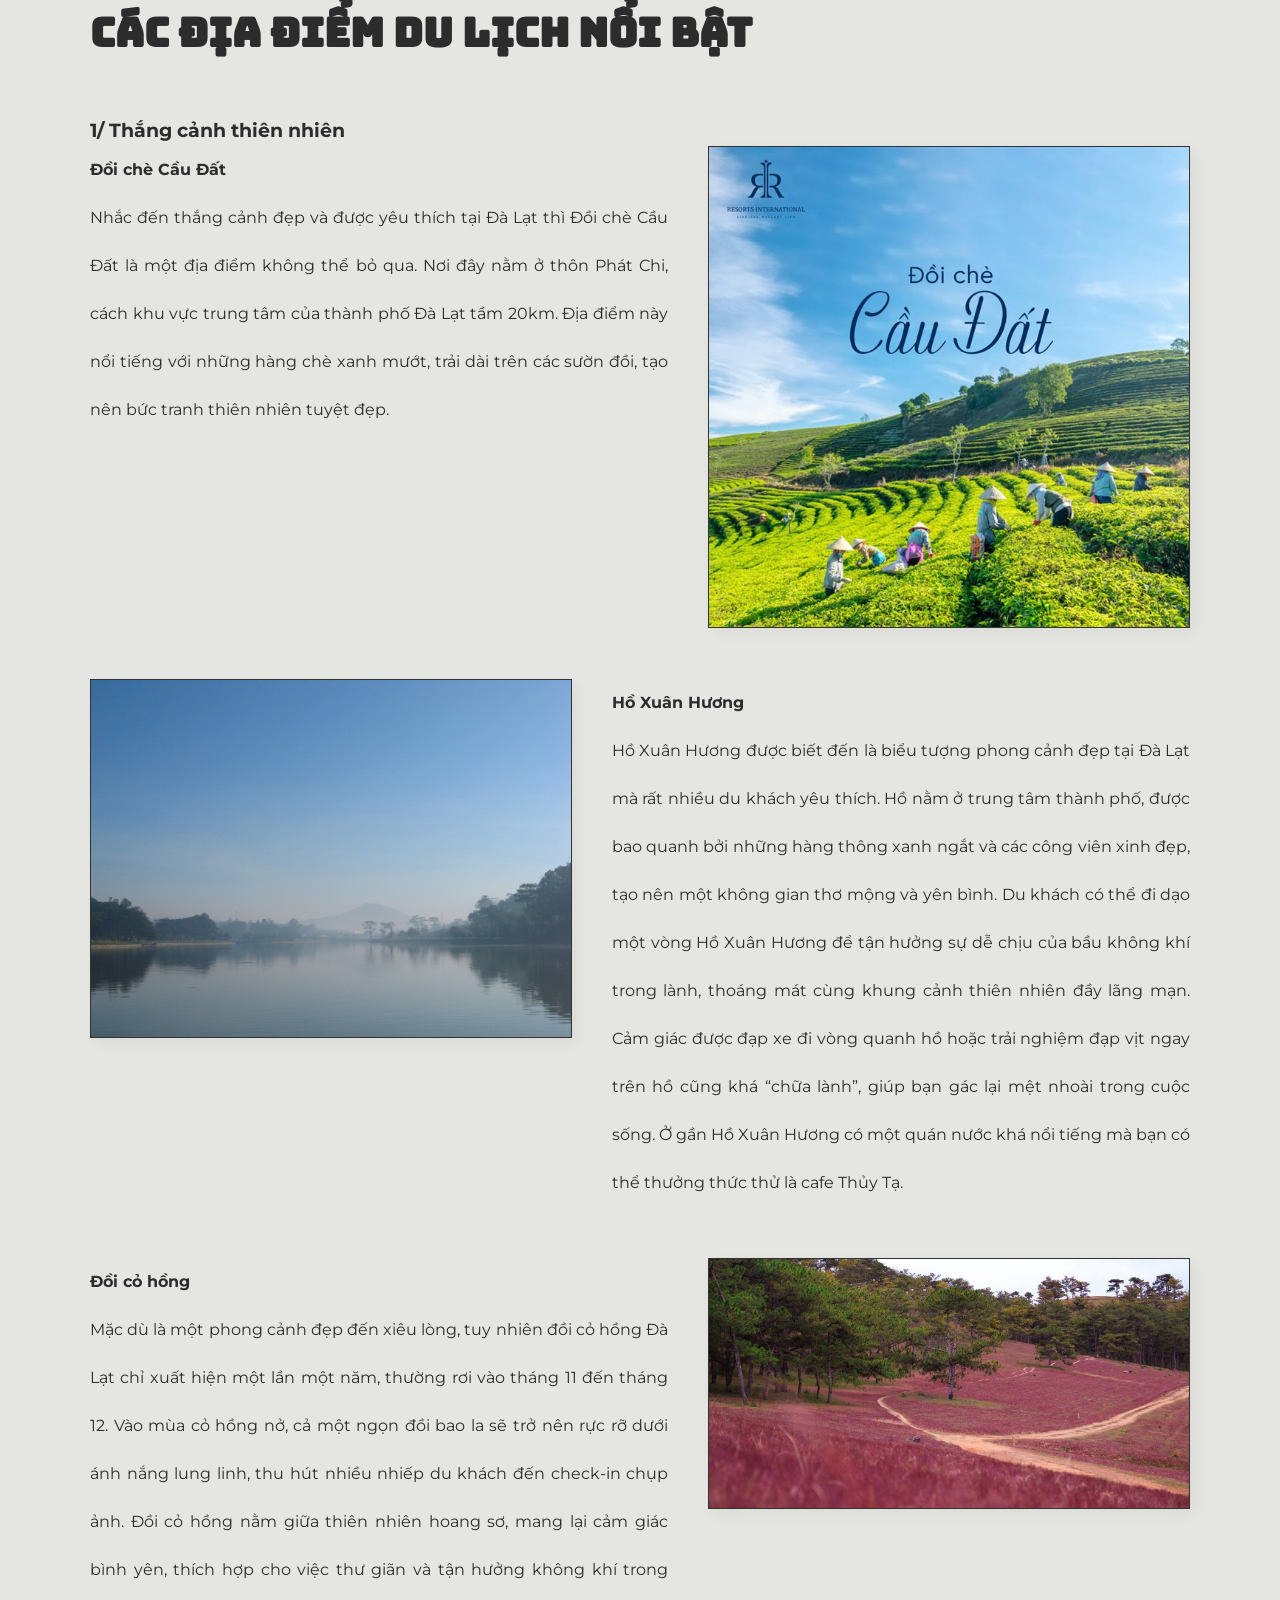
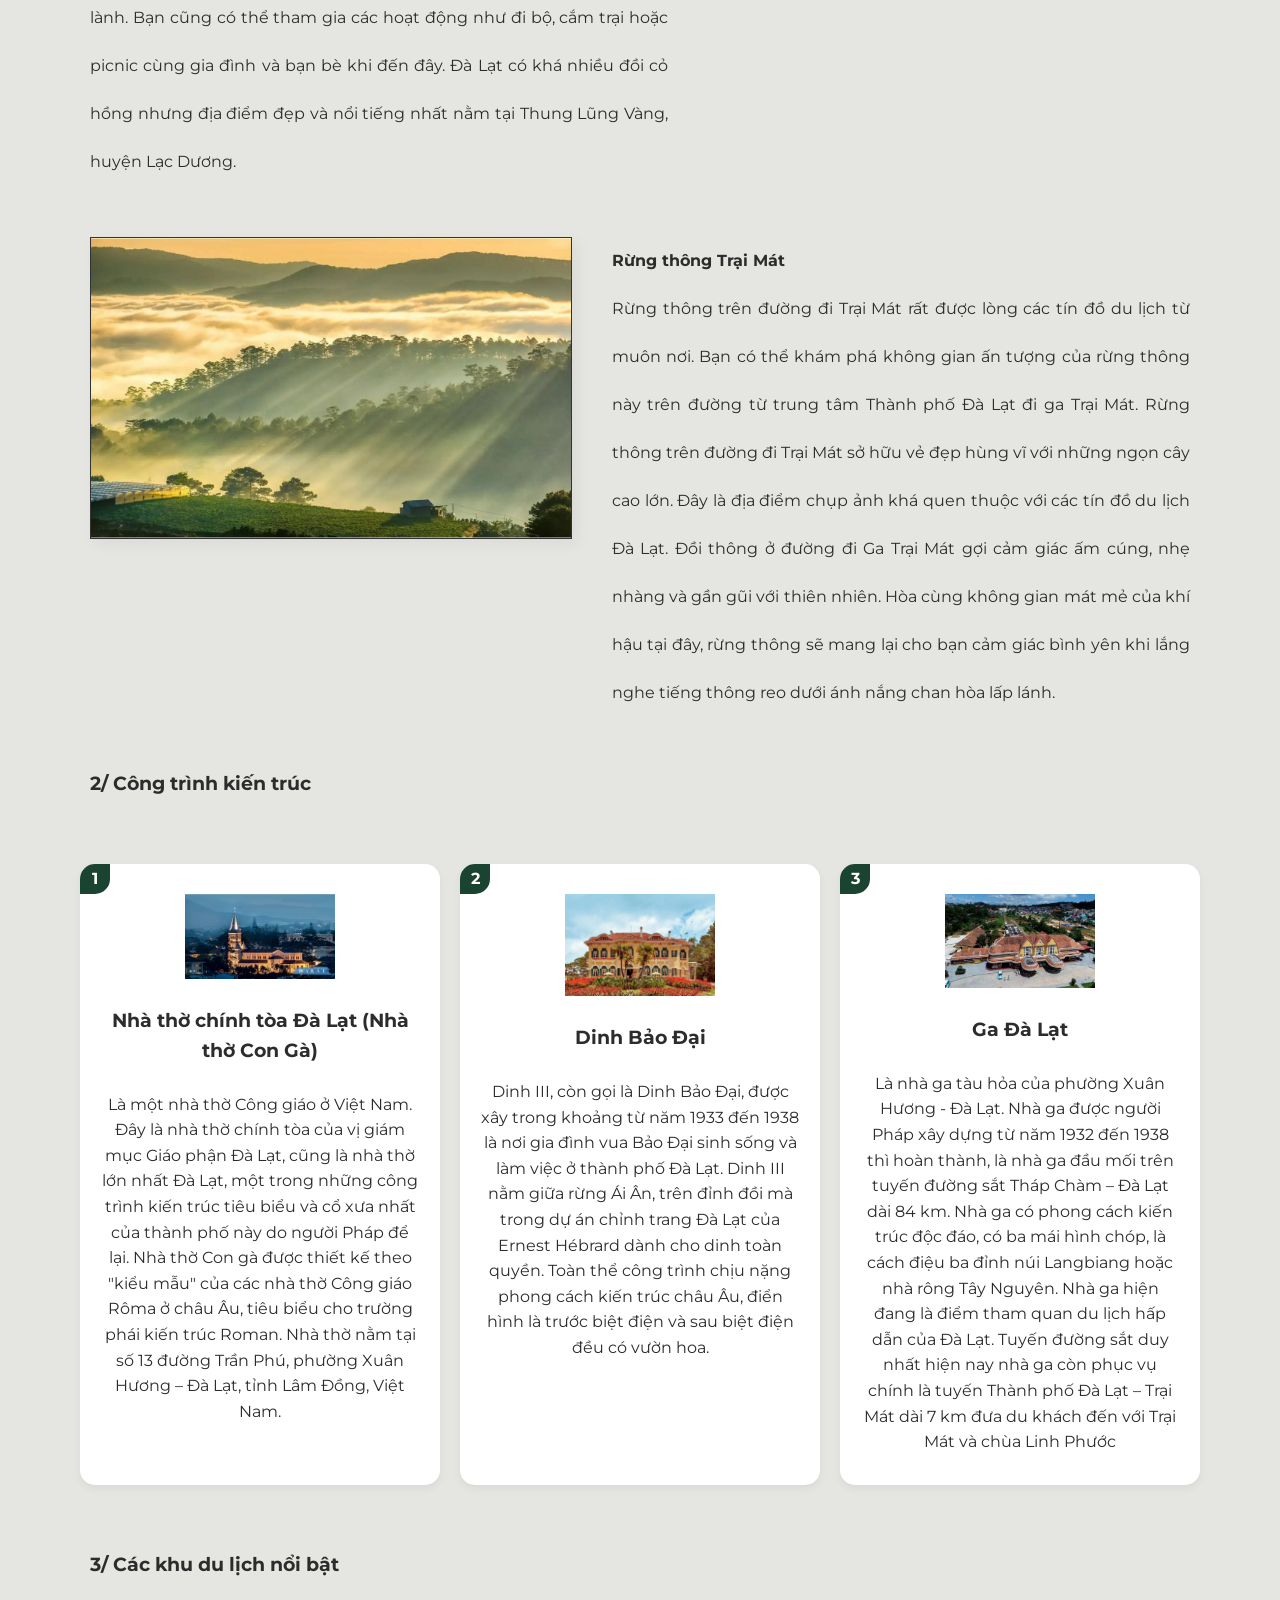
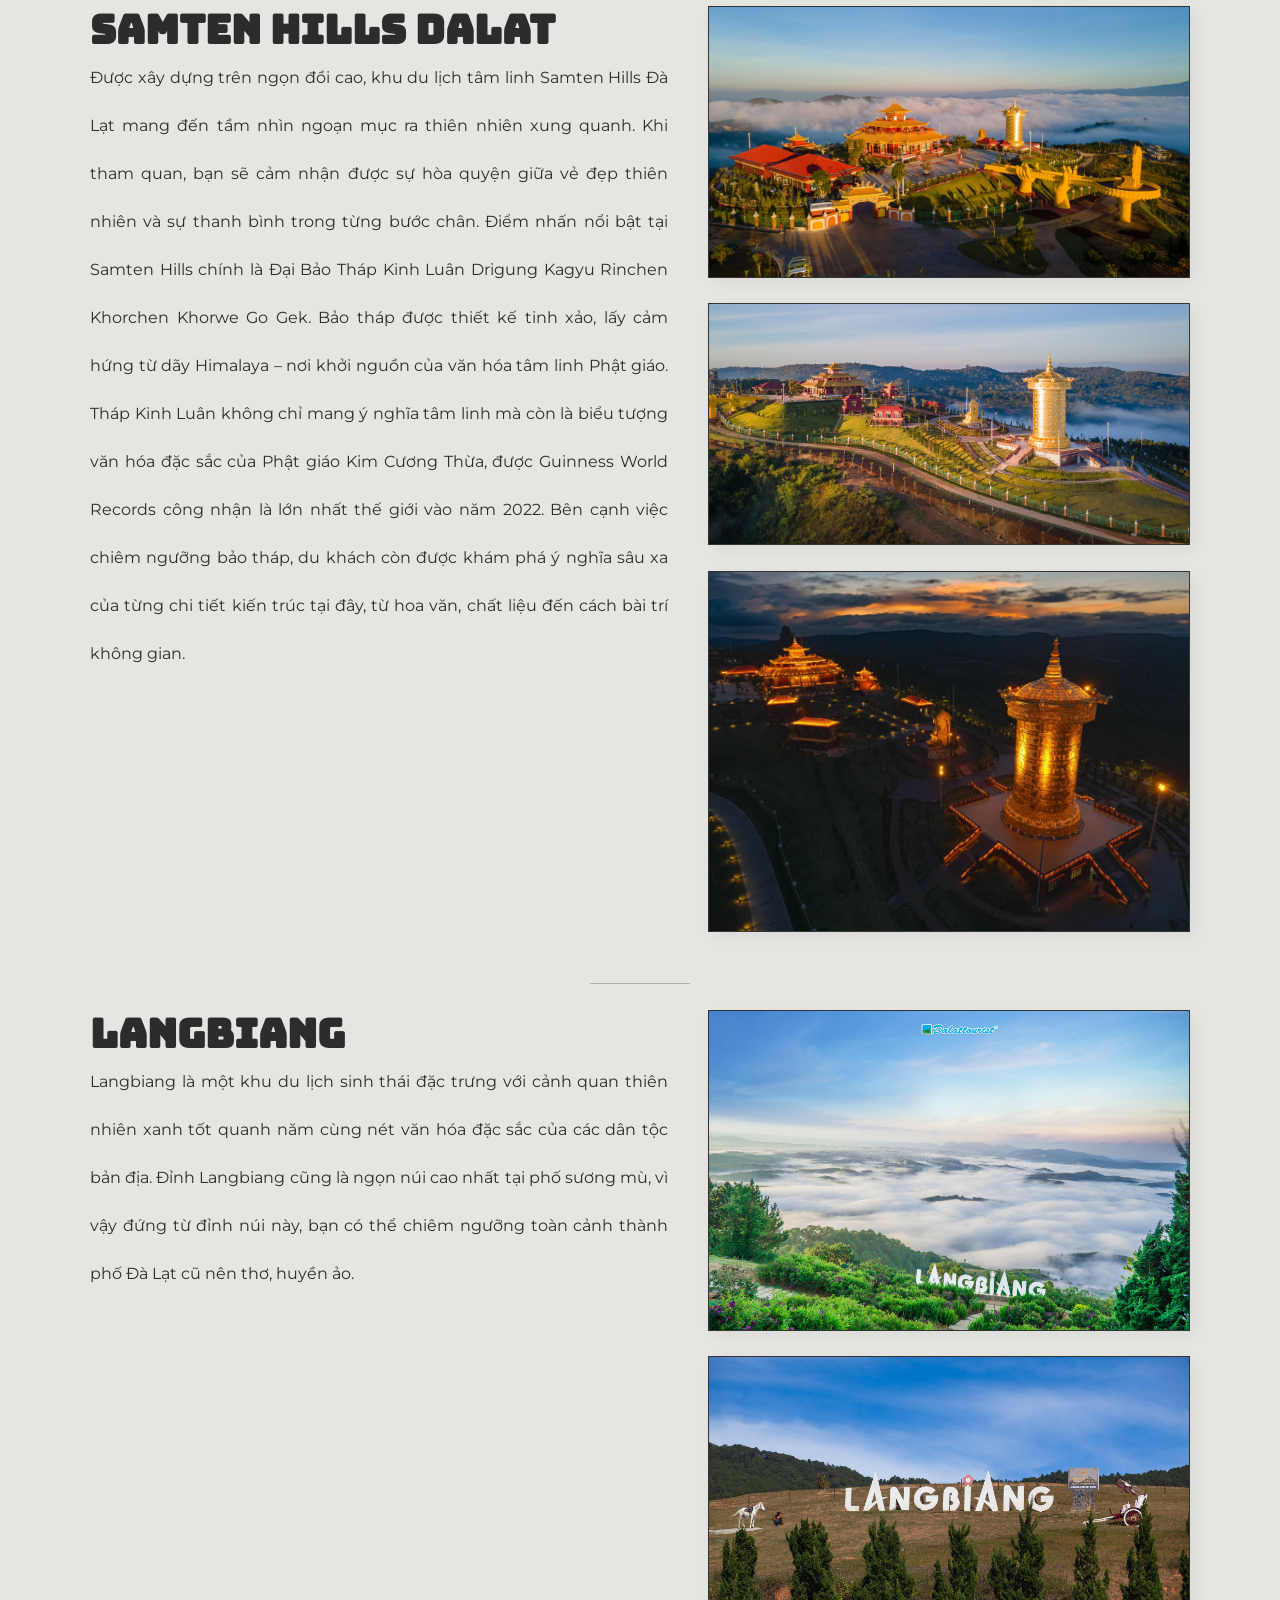
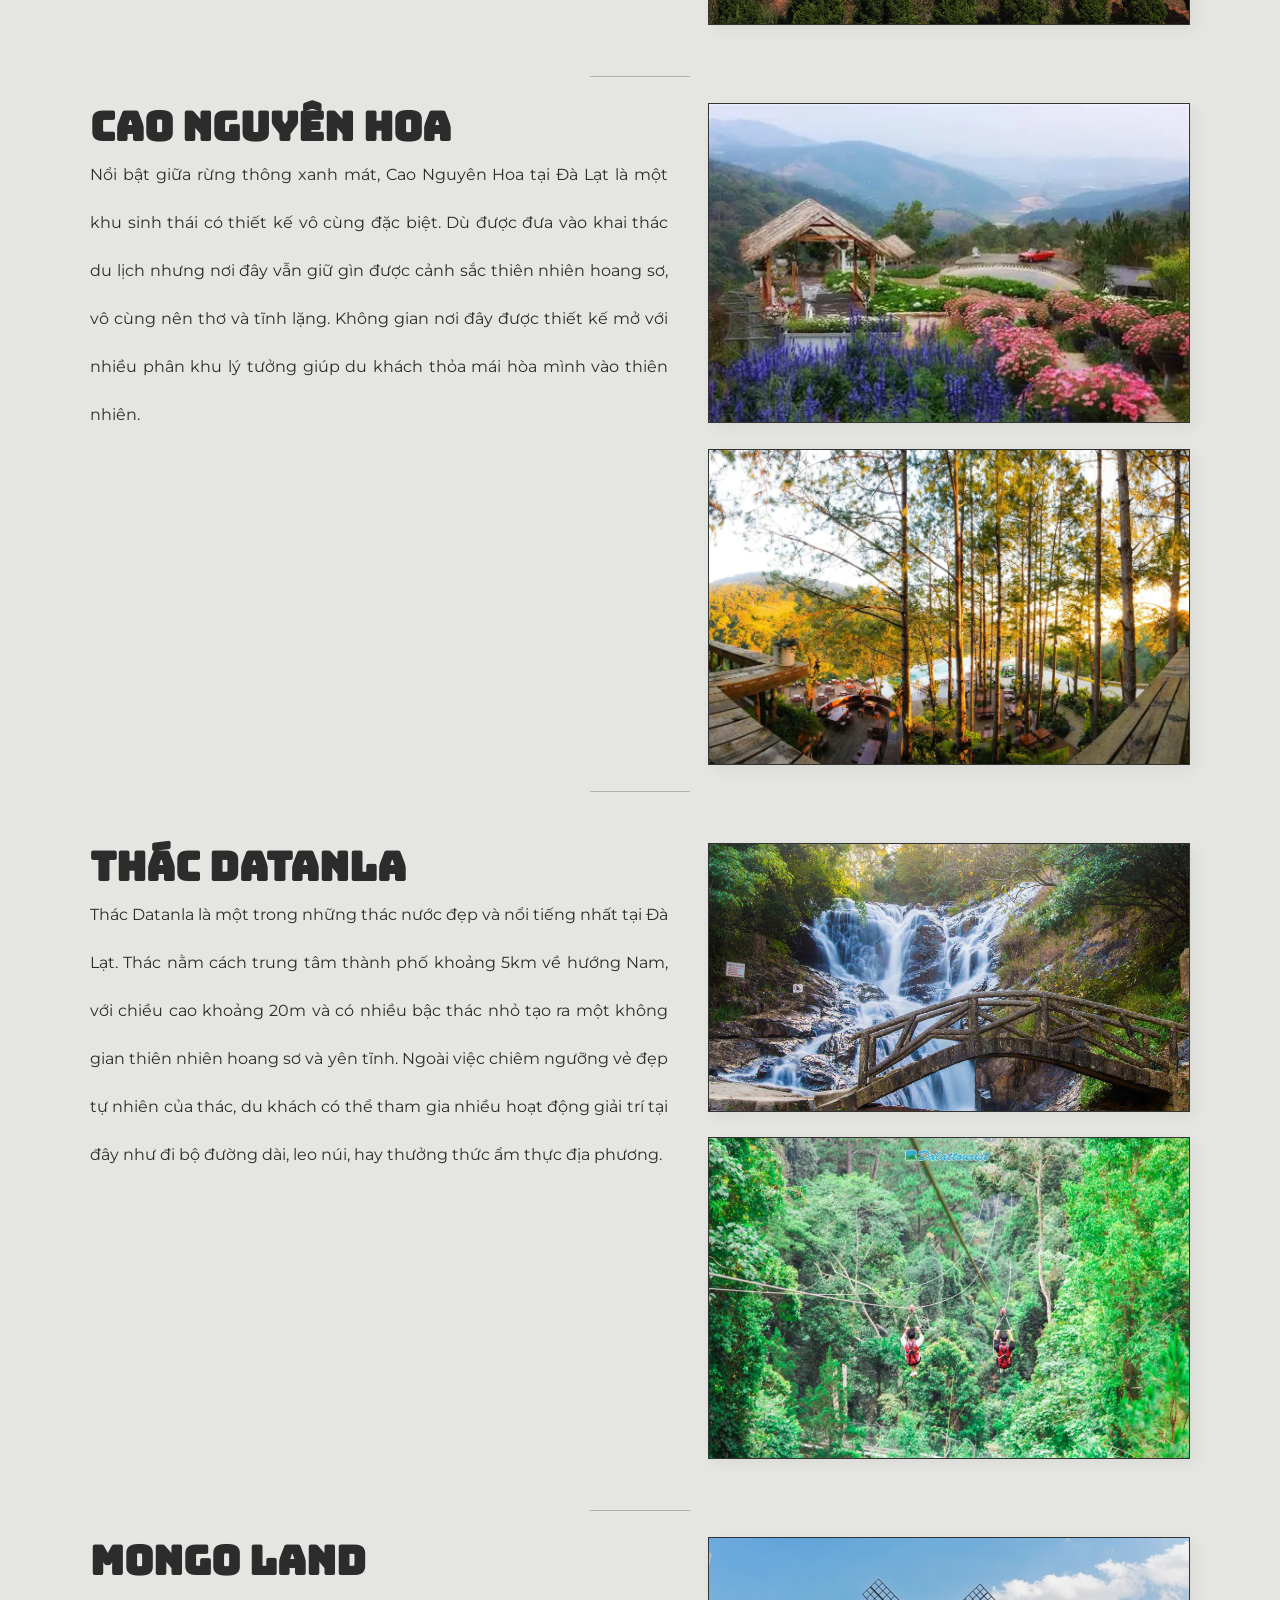
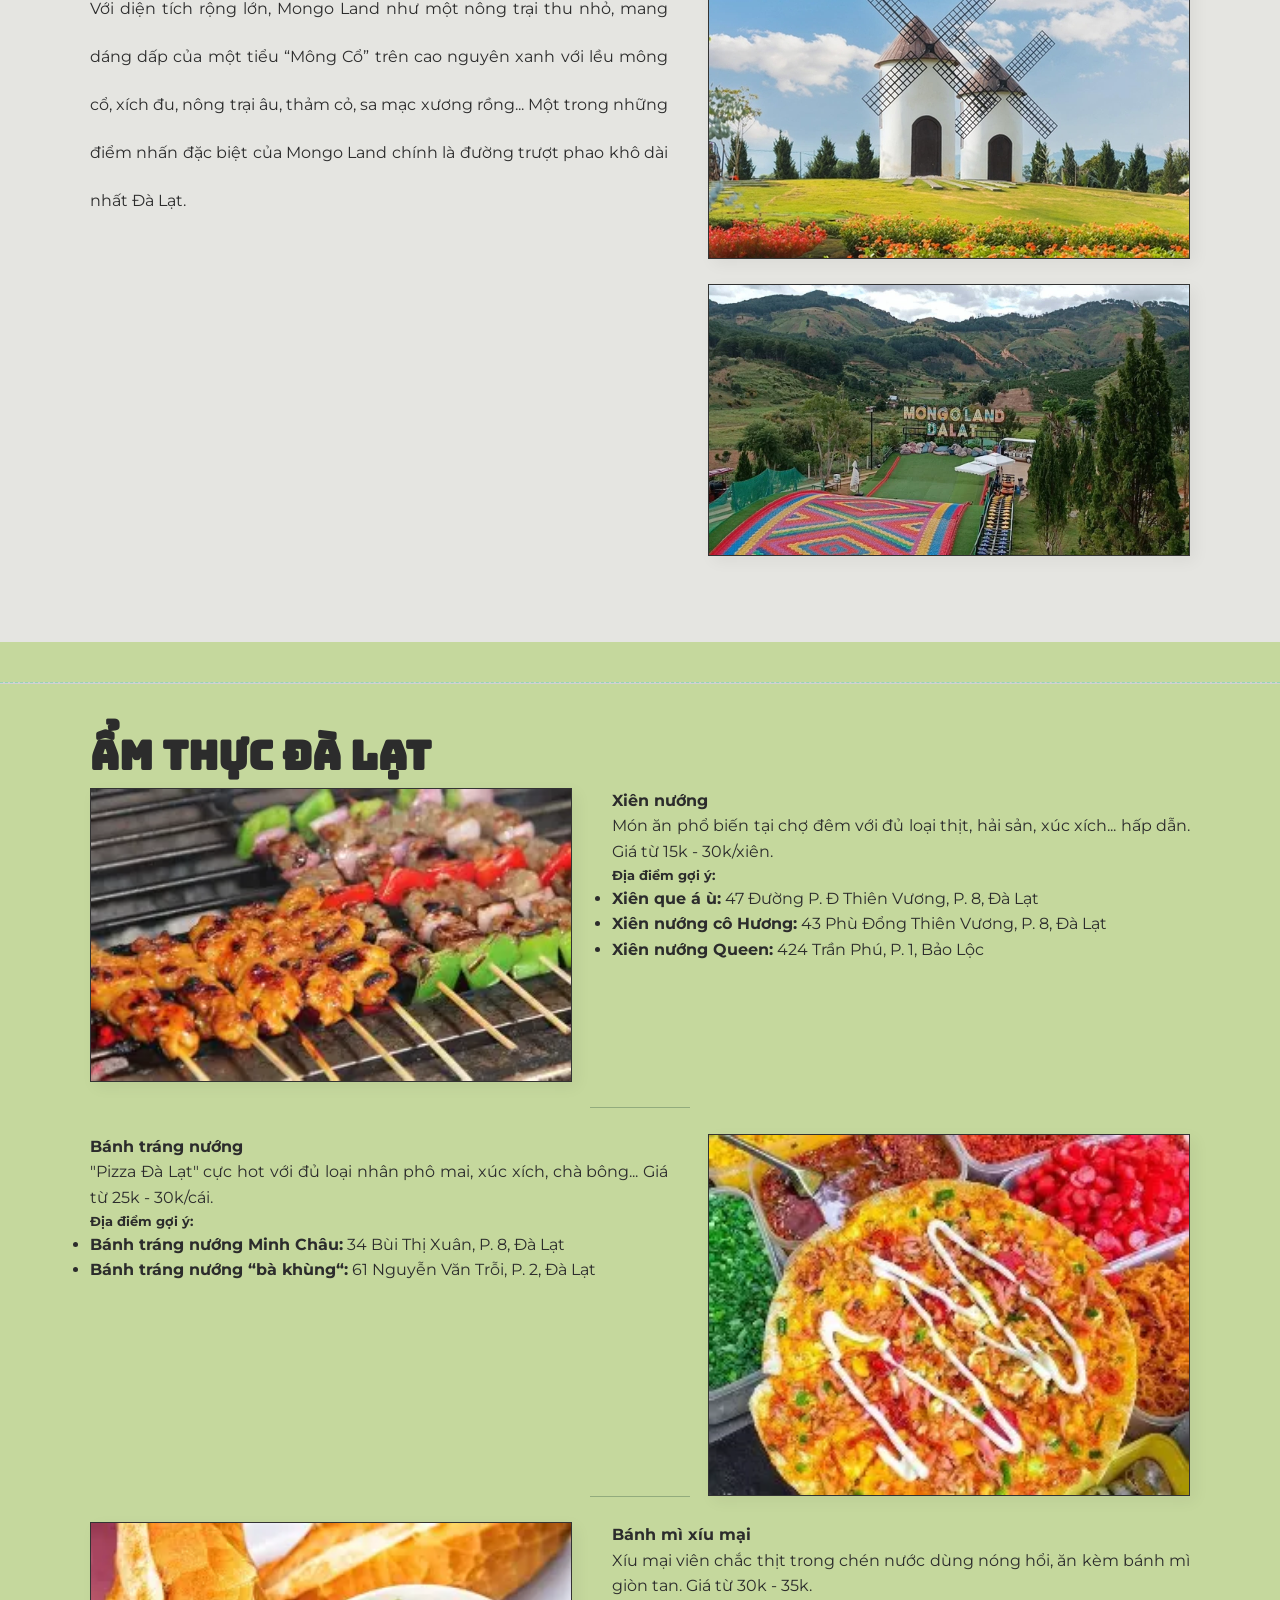
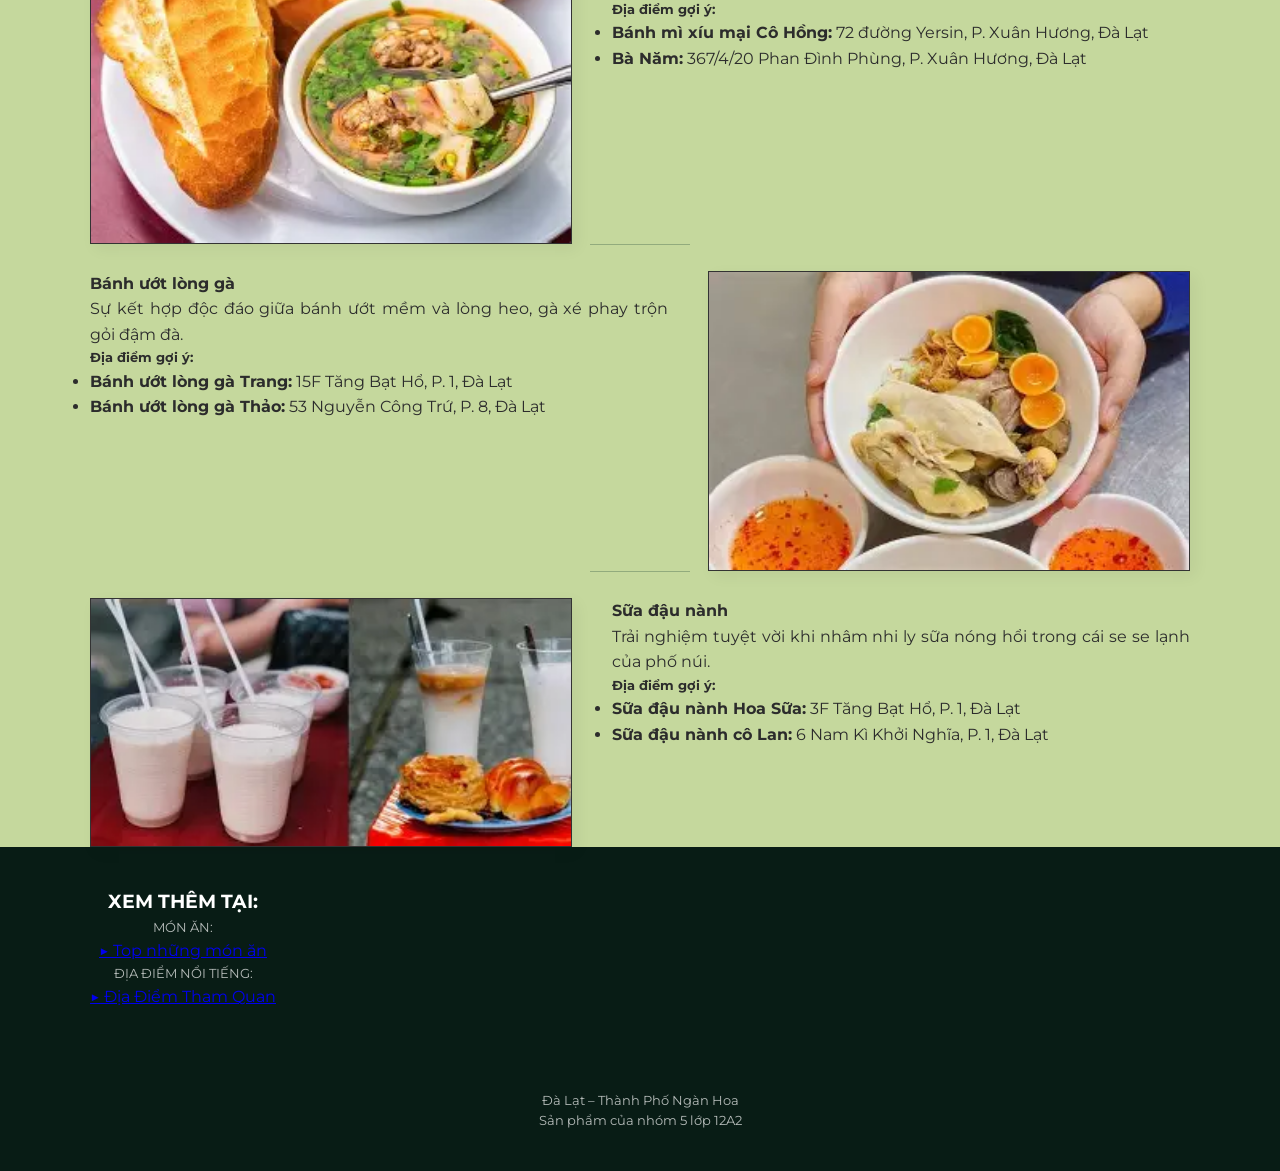
==== commit 737c2ecd: "Update index.html" ====
--- a/index.html
+++ b/index.html
@@ -52,7 +52,7 @@
         <p>Ngày nay, Đà Lạt là trung tâm hành chính của tỉnh Lâm Đồng, nơi đặt trụ sở của các cơ quan hành chính nhà nước cấp tỉnh.</p>
       </div>
       <div class="cot-anh">
-        <img src="img/Yersin.webp" alt="Chân dung của Yersin">
+        <img src="img/yersin.webp" alt="Chân dung của Yersin">
         <p class="chu-thich"> Chân dung của Yersin</p>
       </div>
   
